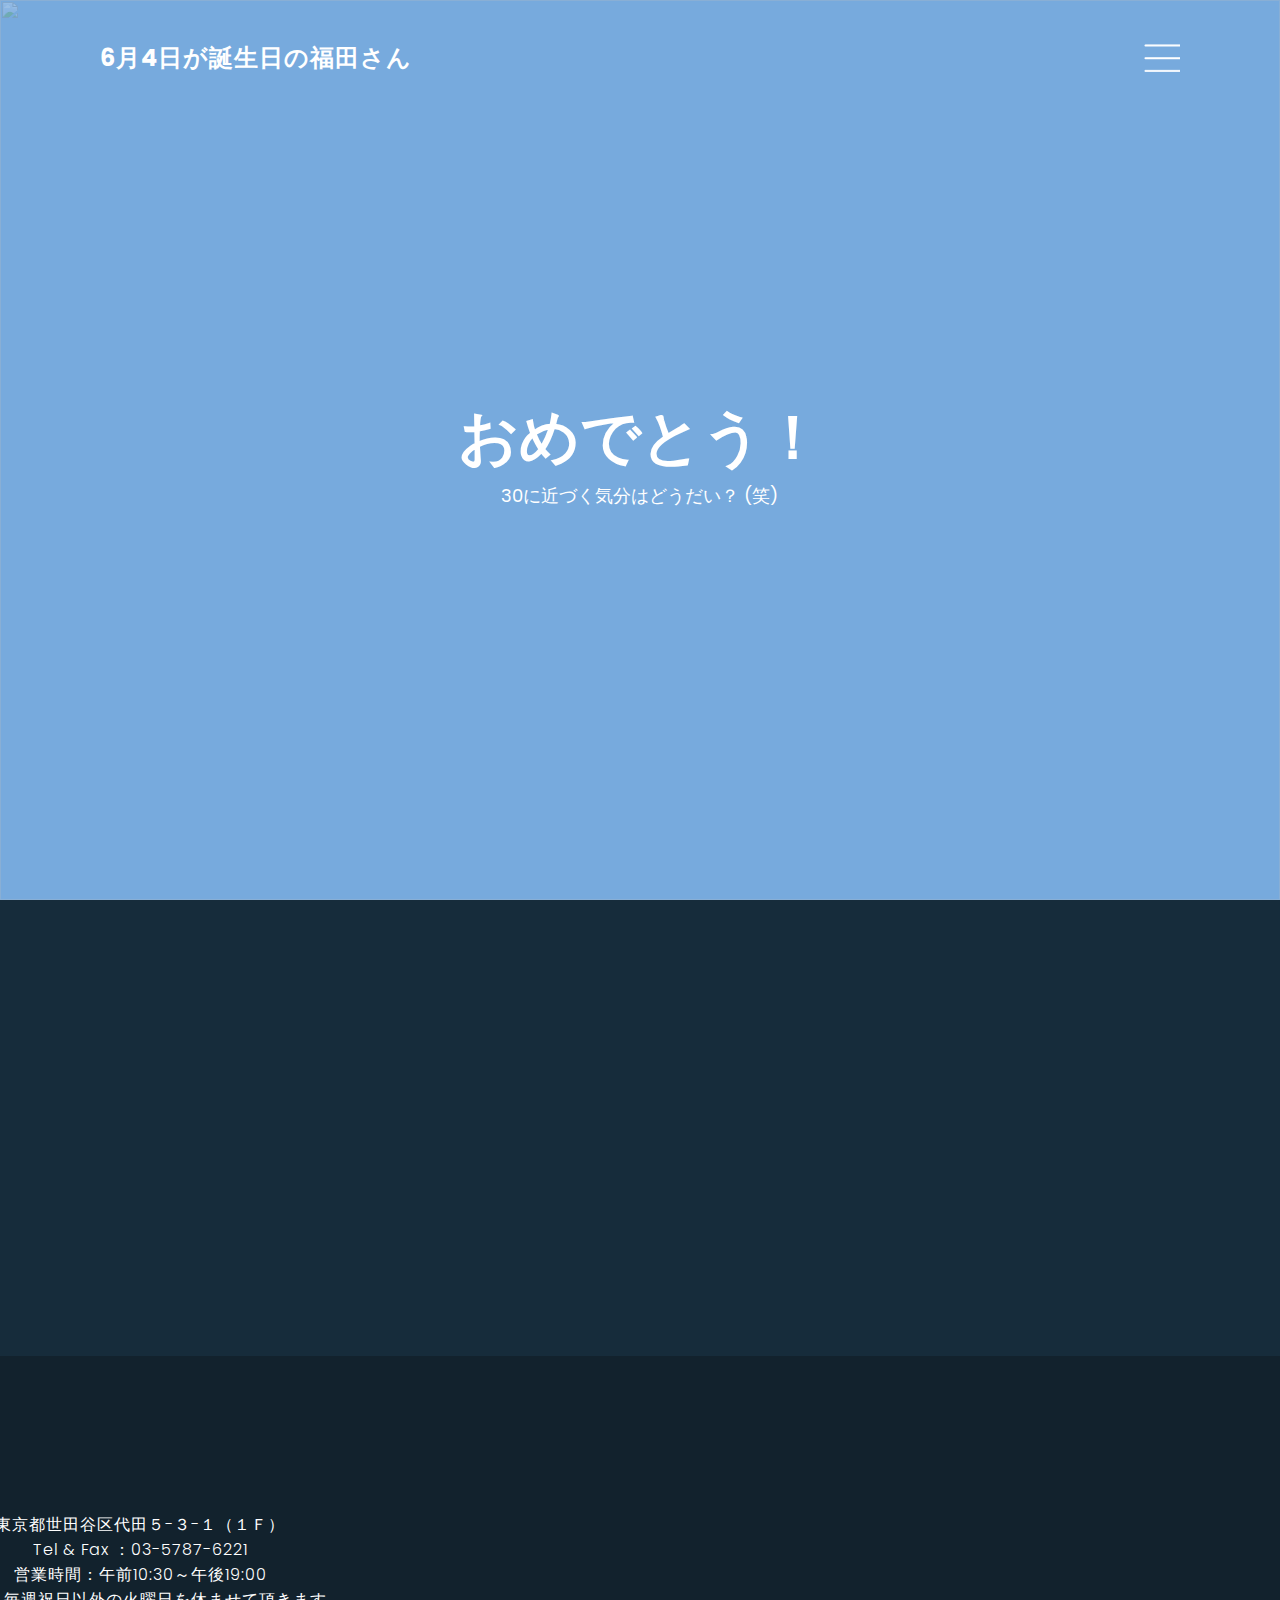
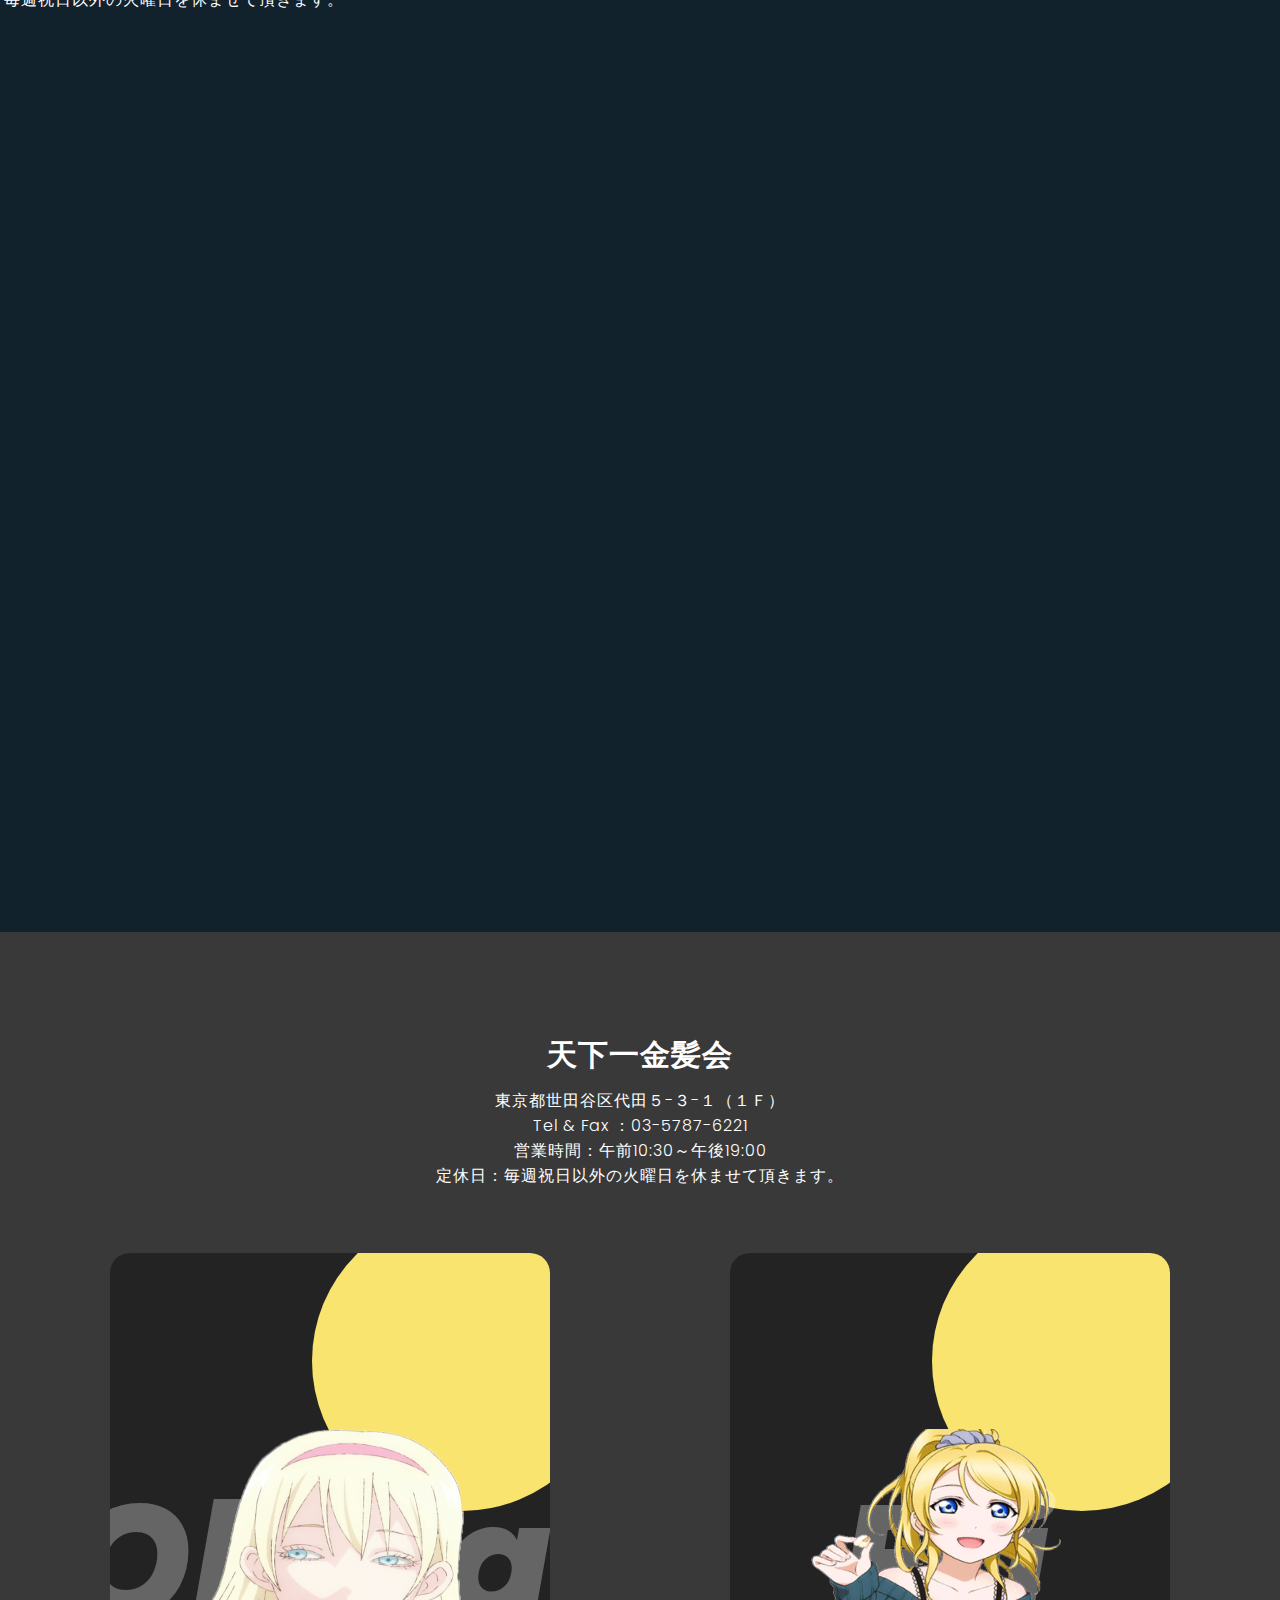
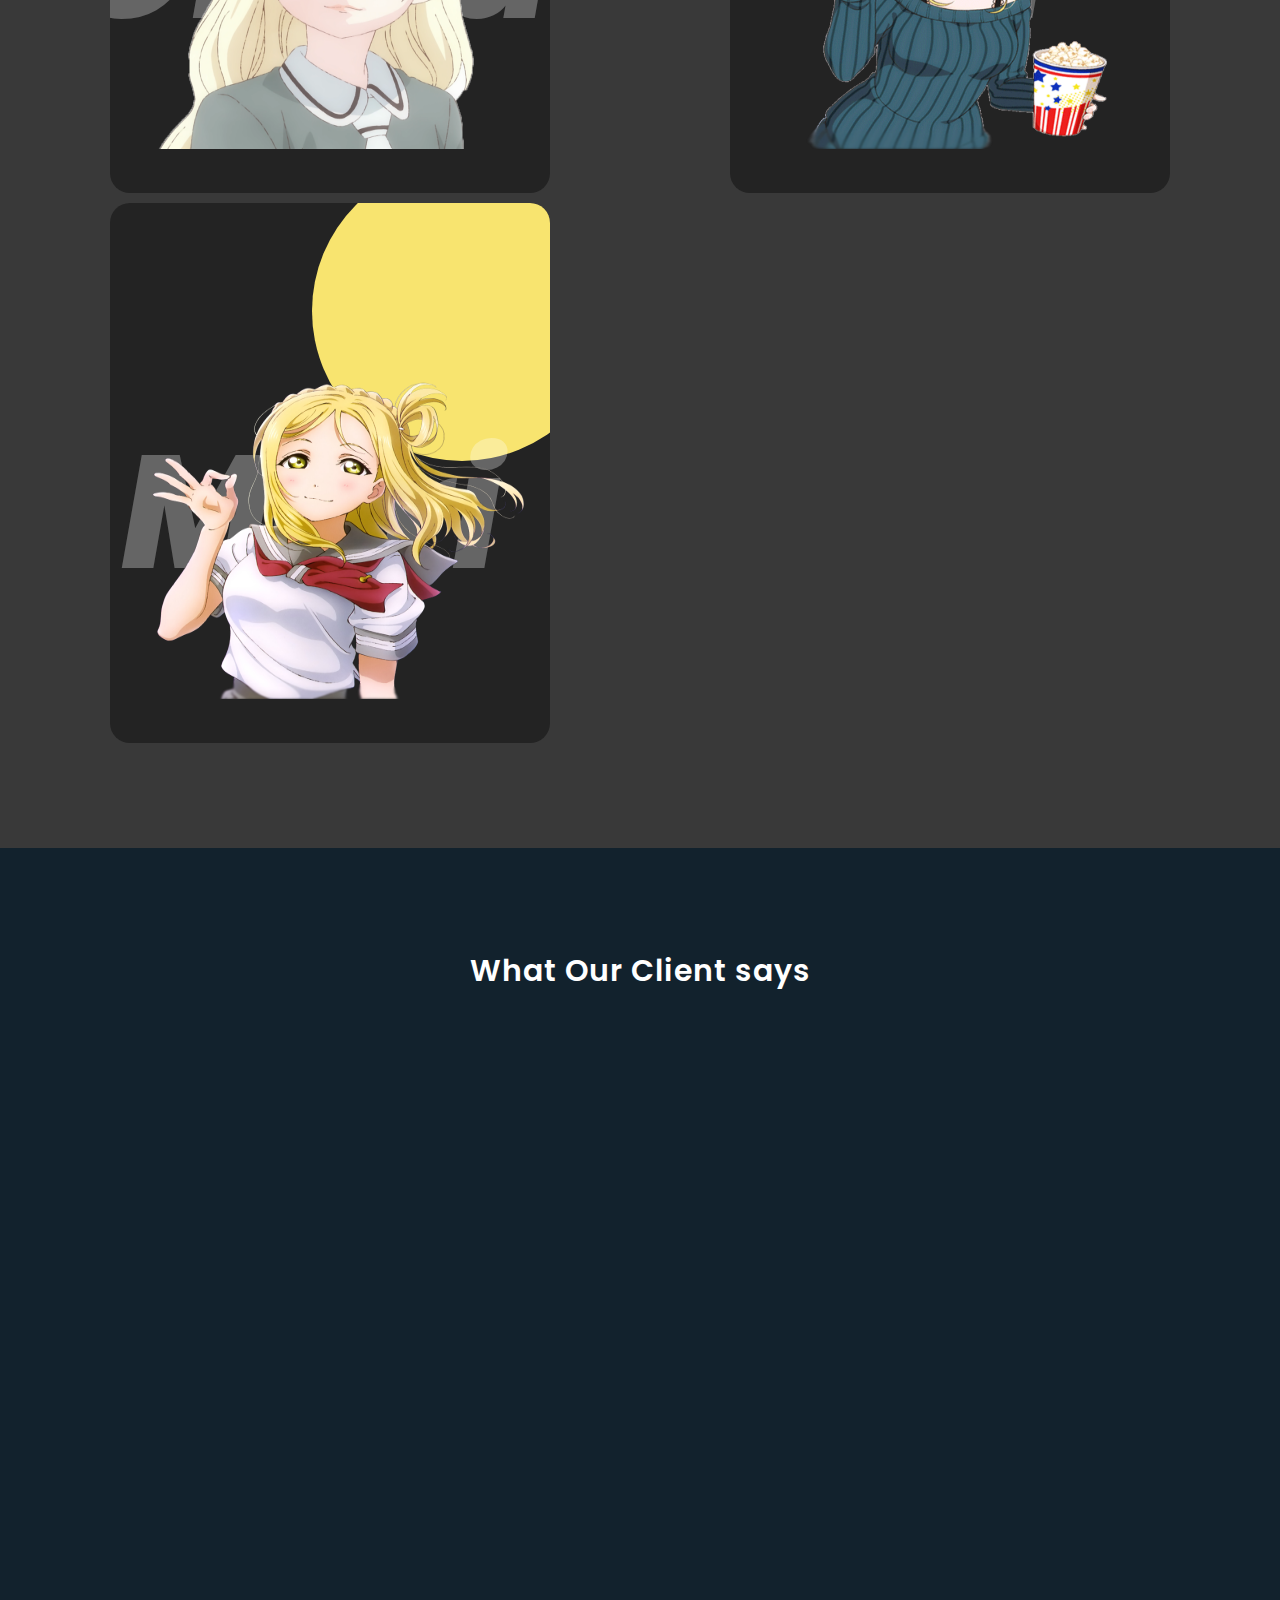
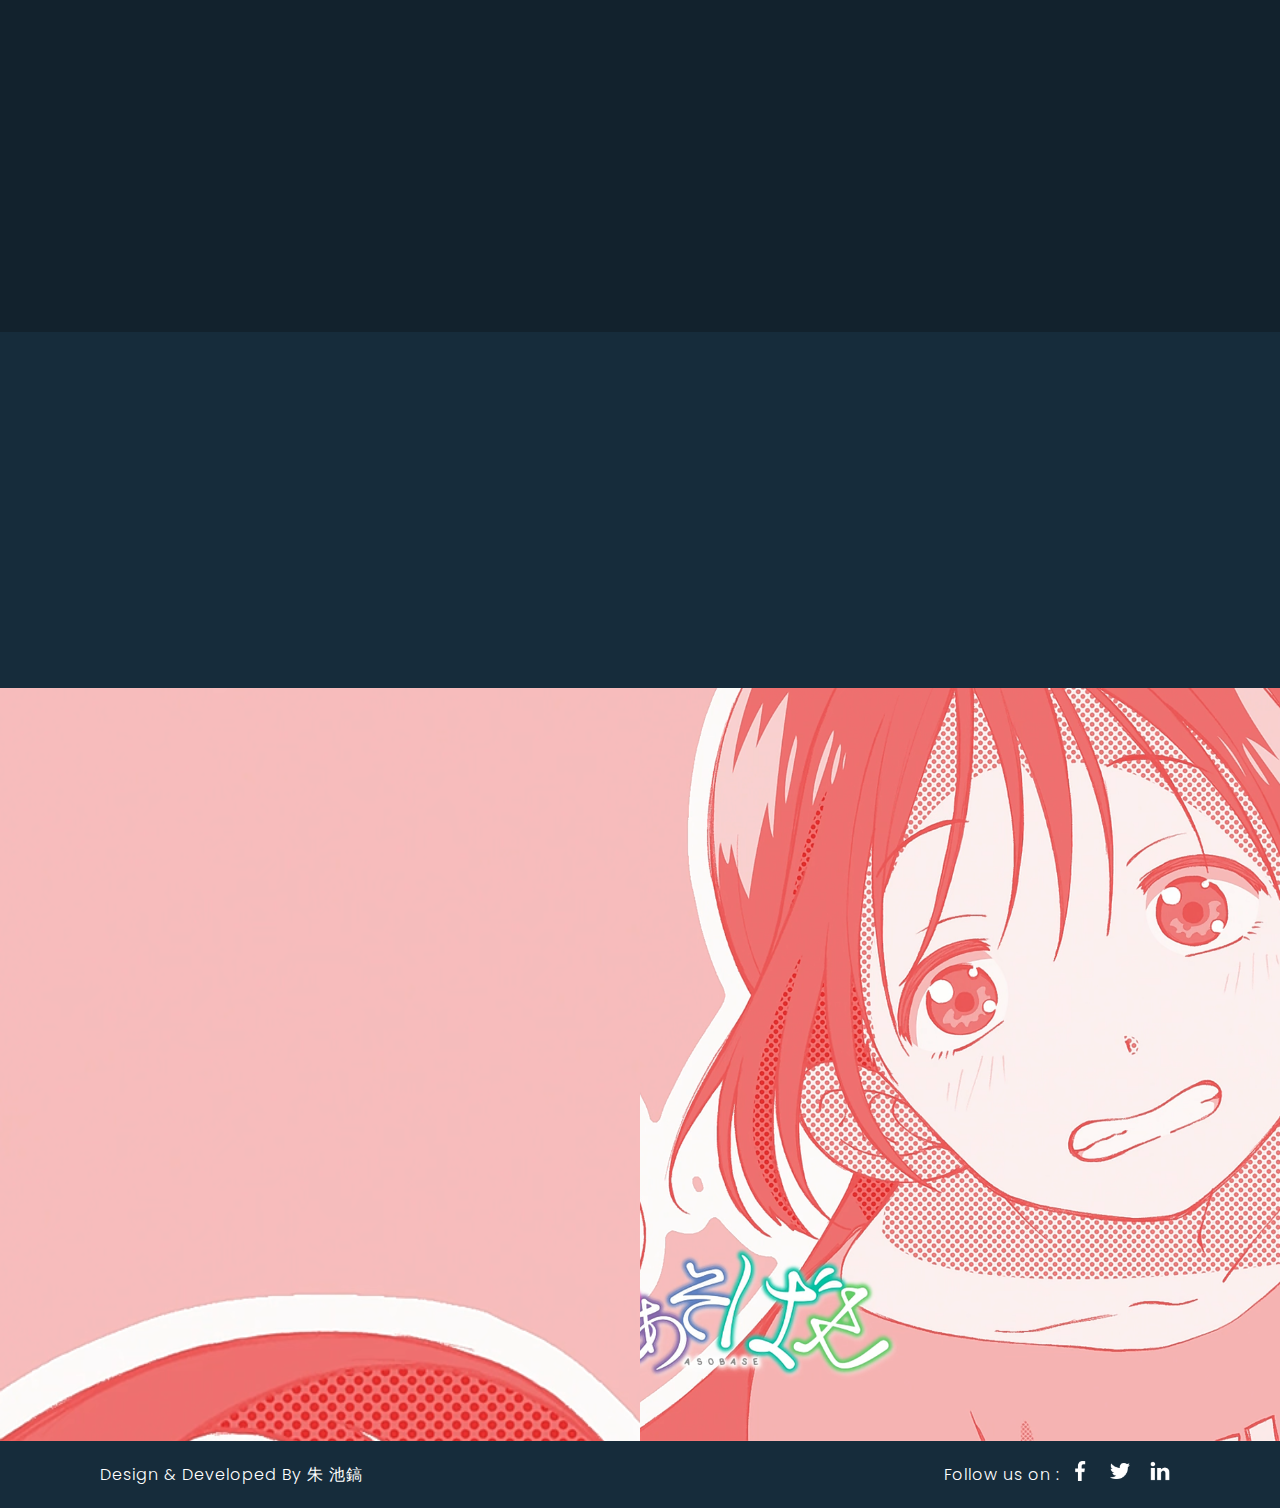
==== index.html @ 9fb74342 "sq12q" ====
<!DOCTYPE html>
<html>

<head>
    <meta name="viewport" content="width=device-width, initial-scale=1.0"> 
    <meta charset="utf-8">
    <title> Complete Responsive Website Design </title>
    <link rel="stylesheet" type="text/css" href="css/styleIndex.css">
</head>


<body>
    <div id="skrollr-body">
    <!-- Banner -->
    <div class="banner">
        <header>
            <a href="intro.html" class="logo"> 6月4日が<span>誕生日</span>の福田さん </a>
            <div class="toggle"> </div>
        </header>
        <img src="img/index_1.jpg">
        <div class="content" data-0-top="opacity:0;left:100px;" data-200-top="opacity:1;left:0px;">
            <h2> おめでとう！ </h2>
            <p> 
                30に近づく気分はどうだい？ (笑)
            </p>
        </div>
    </div>

    <!-- About -->
    <section class="about">
        <div class="contentBx">
            <h2 class="heading" data-center-center="opacity:1;left:0;" data-0-bottom="opacity:0;left:500px;"> ケーキの代わりに </h2>
            <p class="text" data-center-center="opacity:1;left:0;" data-0-bottom="opacity:0;left:-500px;">
                カスタード＆生クリーム（オールシーズン、420円）
                バニラビーンズ入りのカスタードクリームと新鮮な生クリームをベストミックス。
                国産オーガニック小麦独自の香ばしいシュー皮が美味しさを引き立てます。
                10℃以下で保存し、お買い上げいただきました日のうちにお召し上がりください。
                夏場において、遠方のお客様には、保冷バッグのご購入（実費）をお願いする場合がございます。
                あらかじめご了承ください。(笑)
            </p>
        </div>
        <div class="imgBx" data-center-center="opacity:1;left:0;" data-0-bottom="opacity:0;left:200px;"></div>
    </section>
    
    <!-- Services -->
    <section class="services">
        <h2 class="heading" data-center-center="opacity:1;left:0;" data-0-bottom="opacity:0;left:500px;"> 代田店 </h2>
        <p class="text" data-center-center="opacity:1;right:0;" data-0-bottom="opacity:1;right:500px;">
            東京都世田谷区代田５-３-１（１Ｆ）<br>
            Tel & Fax ：03-5787-6221 <br>
            営業時間：午前10:30～午後19:00 <br>
            定休日：毎週祝日以外の火曜日を休ませて頂きます。
        </p>
        <div class="container">
            <div class="serviceBx" data-center-center="opacity:1;left:0;" data-0-bottom="opacity:0;left:-400px;">
                <div> 
                    <img src="img/index_3.jpg">
                </div>
            </div>
            <div class="serviceBx" data-center-center="opacity:1;bottom:0;" data-0-bottom="opacity:0;bottom:-400px;">
                <div> 
                    <img src="img/index_4.jpg">
                </div>
            </div>
            <div class="serviceBx" data-center-center="opacity:1;right:0;" data-0-bottom="opacity:0;right:-400px;">
                <div> 
                    <img src="img/index_5.jpg">
                </div>
            </div>
        </div>
    </section>
    
    <!-- Technology 
    <section class="technology">
        <div class="contentBx" data-center-center="opacity:1;left:0;" data-0-bottom="opacity:0;left:-400px;">
            <h2 class="heading"> We Use cutting edge technology </h2>
            <p class="text">
                이 홈페이지를 만드는 데 어떤 기술이 필요할까. 여러가지가 있겠지만 우선 뼈대부터 만드는 것이
                우선이라고 생각한다. 여러 HTML이나 CSS를 다루는 유튜버의 영상을 보면 화려한 CSS효과들이 많은데
                예전처럼 각각의 기능을 따로 만드는 것 보다는 완성된 홈페이지 안에 추가하는 식으로 공부하는 것이
                더 좋을 것 같다. 그리고 컴퓨터에서도 스마트폰에서도 해상도가 깨지지않게 해야하므로 반응형으로
                만들 필요가 있다. 예전에 했을 때는 상당히 노가다성이 짙었는데(해상도 별로 지정을 따로 해야하므로)
                좀 더 편하게 만들 방법이 있는지는 차차 배우면서 알아보도록 하자.
            </p>
        </div>
        <div class="imgBx" data-center-center="opacity:1;right:0;" data-0-bottom="opacity:0;right:-400px;">
            <img src="img/tech.png">
        </div>
    </section>
    -->
    <!-- Client -->
    <!--
    <section class="client">
        <h2 class="heading" data-center-center="opacity:1;top:0;" data-0-bottom="opacity:0;top:-100px;"> 日本3代金髪 </h2>
        <p class="text" data-center-center="opacity:1;bottom:0;" data-0-bottom="opacity:0;bottom:-100px;">
            그래서 이 홈페이지를 누군가에게 보여주어야 하는 것인가. 그것은 퀄리티에 따라서 달라진다. 괜찮게 나온다면
            자랑 차원에서 보여줄 수도 있겠지만 그렇지 못하다면 그냥 나 혼자 볼 것이다. 프론트쪽 면접을 볼 기회가
            있을지는 잘 모르겠는데 그 때 딱 주소 불러주고 이거 보십시오 이러면 되는건가 잘 모르겠다. 그리고 직종이
            바뀌면 다시 신입으로 시작해야 하는 것인가. 연봉이 오를 일은 없겠군요. 그렇게 계속 연봉 300만 엔으로
            살아야 하는 불쌍맨이 되었다. 아이고난1 아이고난2.
        </p>
        <div class="imgBx">
            <img src="img/brand1.png" data-center-center="top:0;" data-0-bottom="top:100px;">
            <img src="img/brand2.png" data-center-center="top:0;" data-0-bottom="top:150px;">
            <img src="img/brand3.png" data-center-center="top:0;" data-0-bottom="top:200px;">
            <img src="img/brand4.png" data-center-center="top:0;" data-0-bottom="top:250px;">
        </div>
    </section>
    -->

    <section class="anime">
        <h2 class="heading"> 天下一金髪会 </h2>
        <p class="text">
            東京都世田谷区代田５-３-１（１Ｆ）<br>
            Tel & Fax ：03-5787-6221 <br>
            営業時間：午前10:30～午後19:00 <br>
            定休日：毎週祝日以外の火曜日を休ませて頂きます。
        </p>
        <div class="container">
            <div class="serviceBx">
               
                <div class="inner_container">
                    <div class="card cd1">
                        <div class="imgBx">
                            <img src="img/Untitled-3.png" alt="">
                        </div>
                        <div class="contentBx">
                            <h2>あそびあそばせ</h2>
                            <div class="size">
                                <h3>2018</h3>
                                <span onclick="javascriot:location.href='https://dic.pixiv.net/a/%E3%82%AA%E3%83%AA%E3%83%B4%E3%82%A3%E3%82%A2%28%E3%81%82%E3%81%9D%E3%81%B3%E3%81%82%E3%81%9D%E3%81%B0%E3%81%9B%29'"
                                style="cursor:hand;" onfocus="blur();"> Olivia </span>
                            </div>
                            <!--
                            <div class="color">
                                <h3>color</h3>
                                <span></span>
                                <span></span>
                                <span></span>
                            </div>
                            -->
                            <a href="https://www.keishicho.metro.tokyo.jp/smph/about_mpd/shokai/ichiran/kankatsu/shibuya/index.html"> Select This Character </a>
                        </div>
                    </div>
                </div>
            
            </div>

            <div class="serviceBx">
              
                <div class="inner_container">
                    <div class="card cd2">
                        <div class="imgBx">
                            <img src="img/Untitled-4.png" alt="">
                        </div>
                        <div class="contentBx">
                            <h2> ラブライブ！ </h2>
                            <div class="size">
                                <h3>2013</h3>
                                <span onclick="javascriot:location.href='https://dic.pixiv.net/a/%E7%B5%A2%E7%80%AC%E7%B5%B5%E9%87%8C'"
                                style="cursor:hand;" onfocus="blur();"> Ayase Eri </span>
                            </div>
                            <!--
                            <div class="color">
                                <h3>color</h3>
                                <span></span>
                                <span></span>
                                <span></span>
                            </div>
                            -->
                            <a href="https://www.keishicho.metro.tokyo.jp/smph/about_mpd/shokai/ichiran/kankatsu/manseibashi/index.html"> Select This Character </a>
                        </div>
                    </div>
                </div>

            </div>
            <div class="serviceBx">

                <div class="inner_container">
                    <div class="card cd3">
                        <div class="imgBx">
                            <img src="img/Untitled-5.png" alt="">
                        </div>
                        <div class="contentBx">
                            <h2> ラブライブ！サンシャイン!! </h2>
                            <div class="size">
                                <h3>2016</h3>
                                <span onclick="javascriot:location.href='https://dic.pixiv.net/a/%E5%B0%8F%E5%8E%9F%E9%9E%A0%E8%8E%89'"
                                style="cursor:hand;" onfocus="blur();"> Ohara Mari </span>
                            </div>
                            <!--
                            <div class="color">
                                <h3>color</h3>
                                <span></span>
                                <span></span>
                                <span></span>
                            </div>
                            -->
                            <a href="http://www.police.pref.shizuoka.jp/keisatusho/numazu/numazu.htm"> Select This Character </a>
                        </div>
                    </div>
                </div>

            </div>

            
        </div>
    </section>

    <!-- Testimonials -->
    <section class="testimonials">
        <h2 class="heading"> What Our Client says </h2>
        <div class="container">
            <div class="contentBx" data-center-center="opacity:1;left:0;" data-0-bottom="opacity:0;left:-400px;">
                <div>
                    <p>
                        분명 아침에 밥먹고 점심에 가볍게 먹는다고 생각하고 있는데 속이 영 좋지가 않다. 5월 달의
                        식습관은 완전히 망했다. 얼마 남지는 않았지만 지금부터라도 조심할 필요가 있다. 당장 관리를
                        시작하고 있기는 하니 6월 중반 이후에 정상궤도로 들어가지 않을까 싶기는 한데 곧 장마철이
                        다가오므로 그 또한 어찌될지 잘 모르겠다. 헬스장을 가기는 해야하는데 코로나 때문에 가기가
                        그렇다. 그렇다고 아령을 사서 방에서 운동을 할 수도 없는 노릇이다. 이사 갈 때 마다 싸들고
                        다녀야 하는 데다가 나중에 이걸 어떻게 처분해야 할 지 감도 안 잡힌다.
                    </p><br>
                    <h3> Someone Famous </h3>
                </div>
            </div>

            <div class="contentBx" data-center-center="opacity:1;right:0;" data-0-bottom="opacity:0;right:-400px;">
                <div>
                    <p>
                        분명 아침에 밥먹고 점심에 가볍게 먹는다고 생각하고 있는데 속이 영 좋지가 않다. 5월 달의
                        식습관은 완전히 망했다. 얼마 남지는 않았지만 지금부터라도 조심할 필요가 있다. 당장 관리를
                        시작하고 있기는 하니 6월 중반 이후에 정상궤도로 들어가지 않을까 싶기는 한데 곧 장마철이
                        다가오므로 그 또한 어찌될지 잘 모르겠다. 헬스장을 가기는 해야하는데 코로나 때문에 가기가
                        그렇다. 그렇다고 아령을 사서 방에서 운동을 할 수도 없는 노릇이다. 이사 갈 때 마다 싸들고
                        다녀야 하는 데다가 나중에 이걸 어떻게 처분해야 할 지 감도 안 잡힌다.
                    </p><br>
                    <h3> Someone Famous </h3>
                </div>
            </div>
        </div>

    </section>

    <!-- Contant -->
    <section class="contact">
        <div data-center-center="opacity:1;left:0;" data-0-bottom="opacity:0;left:-400px;">
            <h2 class="heading"> Contact us </h2>
            <p class="text">
                분명 아침에 밥먹고 점심에 가볍게 먹는다고 생각하고 있는데 속이 영 좋지가 않다. 5월 달의
                식습관은 완전히 망했다. 얼마 남지는 않았지만 지금부터라도 조심할 필요가 있다. 당장 관리를
                시작하고 있기는 하니 6월 중반 이후에 정상궤도로 들어가지 않을까 싶기는 한데 곧 장마철이
                다가오므로 그 또한 어찌될지 잘 모르겠다. 헬스장을 가기는 해야하는데 코로나 때문에 가기가
                그렇다. 그렇다고 아령을 사서 방에서 운동을 할 수도 없는 노릇이다. 이사 갈 때 마다 싸들고
                다녀야 하는 데다가 나중에 이걸 어떻게 처분해야 할 지 감도 안 잡힌다.
            </p>
        </div>
    </section>

    <section class="about">
        <div class="contentBx redbg">
            <div class="form" data-center-center="opacity:1;left:0;" data-0-bottom="opacity:0;left:-400px;">
                <div class="inputBx">
                    <input type="text" name="" placeholder="Full Name">
                </div>
                <div class="inputBx">
                    <input type="text" name="" placeholder="Email Address">
                </div>
                <div class="inputBx">
                    <input type="text" name="" placeholder="Mobile No.">
                </div>
                <div class="inputBx">
                    <textarea placeholder="Write your message here"></textarea>
                </div>
                <div class="inputBx">
                    <input type="submit" name="" value="Send">
                </div>
            </div>
        </div>
        <div class="imgBx2"></div>
    </section>

    <!-- Footer -->
    <section class="footer">
        <p class="text"> Design & Developed By 朱 池鎬</p>
        <ul>
            <p class="text"> Follow us on : </p>
            <li> <a href="#"> <img src="img/facebook.png"> </a> </li>
            <li> <a href="#"> <img src="img/twitter.png"> </a> </li>
            <li> <a href="#"> <img src="img/linkedin.png"> </a> </li>
        </ul>
    </section>
    </div>
    
  
    <script src="img/skrollr.js"> </script>
    
    <script type="text/javascript">
        var s = skrollr.init({
        smoothScrolling: false
        });
    </script>

</body>

</html>
---- css/styleIndex.css ----
@import url('https://fonts.googleapis.com/css?family=Poppins:400,500,600,700,900');

*
{
  margin: 0;
  padding: 0;
  box-sizing: border-box;
  position: relative;
  font-family: 'Poppins', sans-serif;
}


.banner
{
  position: relative;
  width: 100%;
  height: 100vh;
  background: #7ad;
  display: flex;
  justify-content: center;
  align-items: center;
}

.banner img
{
  position: absolute;
  top: 0;
  left: 0;
  width: 100%;
  height: 100%;
  object-fit: cover;
  opacity: 0.25;
}

.banner .content
{
  position: relative;
  max-width: 750px;
  text-align: center;
}

.banner .content h2
{
  color: #fff;
  font-size: 60px;
}

.banner .content p
{
  color: #fff;
  font-size: 18px;
}

.banner header
{
  position: absolute;
  top: 0;
  left: 0;
  width: 100%;
  padding: 40px 100px;
  display: flex;
  justify-content: space-between;
  align-items: center;
  z-index: 10000;
}

.banner header .logo
{
  color: #fff;
  text-decoration: none;
  font-size: 24px;
  text-transform: uppercase;
  font-weight: 700;
  letter-spacing: 1px;
}

.banner header .toggle
{
  position: relative;
  width: 36px;
  height: 28px;
  background: url(../img/toggle.png);
  background-size: cover;
  cursor: pointer; 
}

.about
{
  position: relative;
  width: 100%;
  display: flex;
  background: #162c3b;
}

.about .contentBx
{
  background: #162c3b;
  padding: 100px;
  width: 50%;
}

.heading
{
  color: #fff;
  font-size: 30px;
  font-weight: 600;
  letter-spacing: 1px;
  margin-bottom: 10px;
}

.text
{
  color: #fff;
  font-size: 16px;
  font-weight: 300;
  letter-spacing: 1px;
}

.about .imgBx
{
  background: url(../img/index_2.jpg);
  width: 50%;
  background-size: cover;
  background-position: center;
}

.services
{
  background: #12222d;
  padding: 100px;
  text-align: center;
}

.services .container
{
  width: 100%;
  display: flex;
  justify-content: space-between;
  align-items: center;
  flex-wrap: wrap;
  margin-top: 60px;
}

.services .container .serviceBx
{
  position: relative;
  width: 460px;
  height: 380px;
  display: flex;
  justify-content: center;
  align-items: center;
  z-index: 1;
}

.services .container .serviceBx img
{
  width: 460px;
  height: 380px;
}

.services .container .serviceBx h2
{
  font-weight: 500;
  font-size: 20px;
  letter-spacing: 1px;
}

.technology
{
  background: #3f8ffc;
  width: 100%;
  padding: 100px;
  padding-top: 300px;
  margin-top: -300px;
  display: flex;
  justify-content: space-between;
  align-items: center;
}

.technology .contentBx
{
  max-width: 800px;
}

.technology .imgBx
{
  max-width: 250px;
}

.technology .imgBx img
{
  max-width: 100%;
}

.client
{
  background: #162c3b;
  padding: 100px;
  text-align: center;
}

.client .imgBx
{
  display: flex;
  justify-content: space-between;
  align-items: center;
  flex-wrap: wrap;
  margin-top: 40px;
}

.client .imgBx img
{
  max-width: 200px;
  margin: 20px;
  opacity: 0.25;
  cursor: pointer;
}

.client .imgBx img:hover
{
  opacity: 1;
}

.testimonials
{
  position: relative;
  padding: 100px;
  background: #12222d;
  text-align: center;
}

.testimonials .container
{
  display: flex;
  justify-content: space-between;
  align-items: center;
  margin-top: 40px;
  flex-wrap: wrap;
}

.testimonials .container .contentBx
{
  background: #fff;
  padding: 60px 50px;
  width: 550px;
  display: flex;
  justify-items: center;
  align-items: center;
  text-align: left;
}

.testimonials .container .contentBx p
{
  font-style: italic;
}

.testimonials .container .contentBx h3
{
  width: 100%;
  text-align: end;
  font-weight: 500;
  color: #3f8ffc;
}

.contact
{
  padding: 100px;
  background: #162c3b;
  text-align: center;
}

.imgBx2
{
  background: url(../img/hanako1.png);
  background-size: cover;
  background-position: center;
  width: 50%;
}

.redbg
{
  background: url(../img/hanako1.png) !important;
  background-size: cover;
  background-position: center;
}

.form .inputBx
{
  margin-bottom: 40px;
}

.form .inputBx input
{
  width: 100%;
  background: transparent;
  box-shadow: none;
  border: none;
  outline: none;
  padding: 10px 0;
  font-size: 18px;
  font-weight: 300;
  color: #fff;
  border-bottom: 2px solid #fff;
}

.form .inputBx input::placeholder
{
  color: #fff;
}

.form .inputBx textarea
{
  width: 100%;
  background: transparent;
  box-shadow: none;
  border: none;
  outline: none;
  padding: 10px 0;
  font-size: 18px;
  font-weight: 300;
  color: #fff;
  min-height: 150px;
  border-bottom: 2px solid #fff;
}

.form .inputBx textarea::placeholder
{
  color: #fff;
}

.form .inputBx input[type="submit"]
{
  width: 150px;
  background: #fff;
  color: #111;
  cursor: pointer;
  font-weight: 400px;
}

.footer
{
  background: #162c3b;
  padding: 20px 100px;
  display: flex;
  justify-content: space-between;
  align-items: center;
}

.footer ul
{
  display: flex;
  justify-content: center;
  align-items: center;
}

.footer ul li
{
  list-style: none;
}

.footer ul li a
{
  text-decoration: none;
  display: inline-block;
  margin: 0 10px;
}

.footer ul li a img
{
  filter: invert(1);
  max-width: 20px;
}

@media(max-width: 991px)
{
  .banner
  {
    padding: 50px;
  }
  
  .banner header
  {
    padding: 20px 50px;
  }

  .banner .content h2
  {
    font-size: 36px;
  }

  .banner .content p
  {
    font-size: 16px;
  }

  .about
  {
    flex-direction: column;
  }

  .about .contentBx,
  .about .imgBx
  {
    width: 100%;
    padding: 50px;
    min-height: 400px;
    text-align: center;
  }

  .services
  {
    padding: 50px;
  }

  .services .container
  {
    justify-content: center;
    margin-top: 20px;
  }
  .services .container .serviceBx
  {
    margin: 20px;
    width: 300px;
    height: 350px;
  }

  .technology
  {
    padding: 50px;
    padding-top: 300px;
    justify-content: center;
    flex-direction: column;
  }

  .technology .imgBx
  {
    margin-top: 40px;
    max-width: 250px;
  }

  .client
  {
    padding: 50px;
  }

  .client .imgBx
  {
    justify-content: center;
  }

  .testimonials
  {
    padding: 50px;
  }

  .testimonials .contentBx
  {
    padding: 60px 40px;
    max-width: 550px;
    margin-bottom: 40px;
  }

  .testimonials .contentBx:last-child
  {
    margin-bottom: 0px;
  }

  .contact
  {
    padding: 50px;
  }

  .footer
  {
    padding: 20px 50px;
    flex-direction: column-reverse;
    text-align: center;
  }
  
  .footer ul
  {
    margin-bottom: 20px;
  }

}



/* split 3 png files */
.anime
{
  margin: 0;
  padding: 0;
  background: #393939;
  padding: 100px;
  text-align: center;
}

.anime .container
{
  width: 100%;
  display: flex;
  justify-content: space-between;
  align-items: center;
  flex-wrap: wrap;
  margin-top: 60px;
}

.anime .container .serviceBx
{
  position: relative;
  width: 460px;
  height: 550px;
  display: flex;
  justify-content: center;
  align-items: center;
  z-index: 1;
  /*background: #fff;*/
}


.anime .container .serviceBx img
{
  width: 400px;
  height: 320px;
}


@media(max-width: 991px)
{
  .anime
  {
    padding: 50px;
  }
  
  .anime .container
  {
    justify-content: center;
    margin-top: 20px;
  }
  .anime .container .serviceBx
  {
    margin: 20px;
    width: 460px;
    height: 550px;
  }
}

.inner_container
{
  position: relative;
}

.inner_container .card
{
  position: relative;
  width: 440px;
  height: 540px;
  background: #232323;
  border-radius: 20px;
  overflow: hidden;
}

.inner_container .card:before
{
  content: '';
  position: absolute;
  top: 0;
  left: 0;
  width: 100%;
  height: 100%;
  background: #f8e46f;
  clip-path: circle(150px at 80% 20%);
  transition: 0.5s ease-in-out;
}

.inner_container .card:hover:before
{
  clip-path: circle(300px at 80% -20%);
}

.inner_container .card:after
{
  position: absolute;
  top: 35%;
  font-size: 10em;
  font-weight: 800;
  font-style: italic;
  color: rgba(255, 255, 255, 0.3);
}

.inner_container .cd1:after
{
  left: -10%;
  content: 'Olivia';
}

.inner_container .cd2:after
{
  left: 25%;
  content: 'Eri';
}

.inner_container .cd3:after
{
  left: 2.5%;
  content: 'Mari';
}

.inner_container .card .imgBx
{
  position: absolute;
  top: 50%;
  transform: translateY(-50%);
  z-index: 10000;
  width: 100%;
  height: 220px;
  transition: 0.5s;
}

.inner_container .card:hover .imgBx
{
  top: 0%;
  transform: translateY(0%);
}

.inner_container .card .imgBx img
{
  position: absolute;
  top: 80%;
  left: 50%;
  transform: translate(-50%, -50%);
}

.inner_container .card .contentBx
{
  position: absolute;
  bottom: 0;
  width: 100%;
  height: 100px;
  text-align: center;
  transition: 1s;
  z-index: 10;
  opacity: 0;
}

.inner_container .card:hover .contentBx
{
  height: 160px;
  opacity: 1;
  transition: 0.5s;
}

.inner_container .card .contentBx h2
{
  position: relative;
  font-size: 26px;
  font-weight: 500;
  letter-spacing: 1px;
  color: #fff;
}

.inner_container .card .contentBx .size,
.inner_container .card .contentBx .color
{
  display: flex;
  justify-content: center;
  align-items: center;
  padding: 8px 20px;
  transition: 0.5s;
}

.inner_container .card:hover .contentBx .size
{
  opacity: 1;
  visibility: visible;
  transition-delay: 0.5s;
}

.inner_container .card:hover .contentBx .color
{
  opacity: 1;
  visibility: visible;
  transition-delay: 0.6s;
}


.inner_container .card .contentBx .size h3,
.inner_container .card .contentBx .color h3
{
  color: #fff;
  font-weight: 300;
  font-size: 22px;
  text-transform: uppercase;
  letter-spacing: 2px;
  margin-right: 10px;
}

.inner_container .card .contentBx .size span
{
  width: 150px;
  height: 27px;
  text-align: center;
  line-height: 26px;
  font-size: 22px;
  font-weight: 300;
  display: inline-block;
  background: #fff;
  margin: 0 5px;
  transition: 0.5s;
  color: #111;
  border-radius: 4px;
  cursor: pointer;
}

.inner_container .card .contentBx .size span:hover
{
  background: #f8e46f;
}

.inner_container .card .contentBx .color span
{
  width: 20px;
  height: 20px;
  background: #ff0;
  border-radius: 50%;
  margin: 0 5px;
  cursor: pointer;
}

.inner_container .card .contentBx .color span:nth-child(2)
{
  background: #9bdc28;
}

.inner_container .card .contentBx .color span:nth-child(3)
{
  background: #03a9f4;
}

.inner_container .card .contentBx .color span:nth-child(4)
{
  background: #e91e63;
}

.inner_container .card .contentBx a
{
  display: inline-block;
  padding: 10px 20px;
  background: #fff;
  border-radius: 4px;
  margin-top: 10px;
  text-decoration: none;
  font-size: 18px;
  font-weight: 500;
  color: #111;
  opacity: 0;
  transform: translateY(50px);
  transition: 0.5s;
}

.inner_container .card:hover .contentBx a
{
  opacity: 1;
  transform: translateY(0px);
  transition-delay: 0.75s;

}
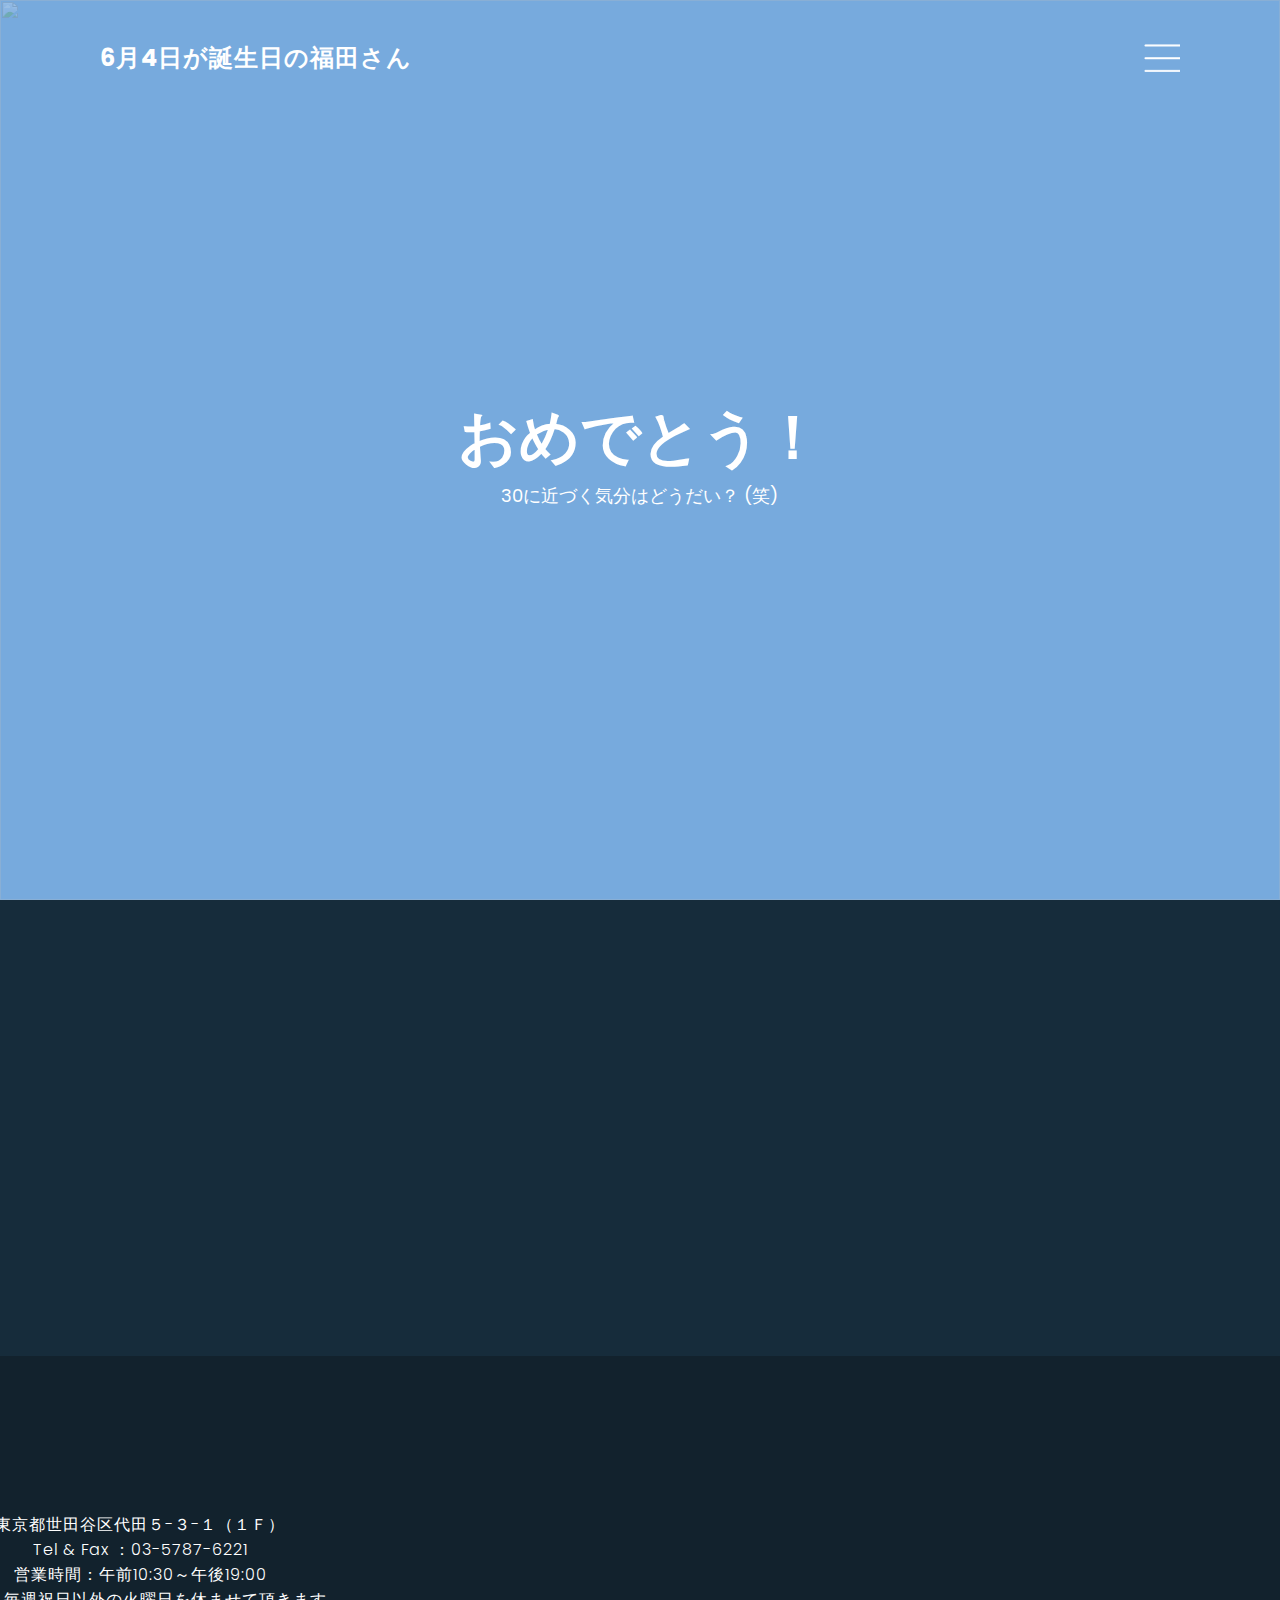
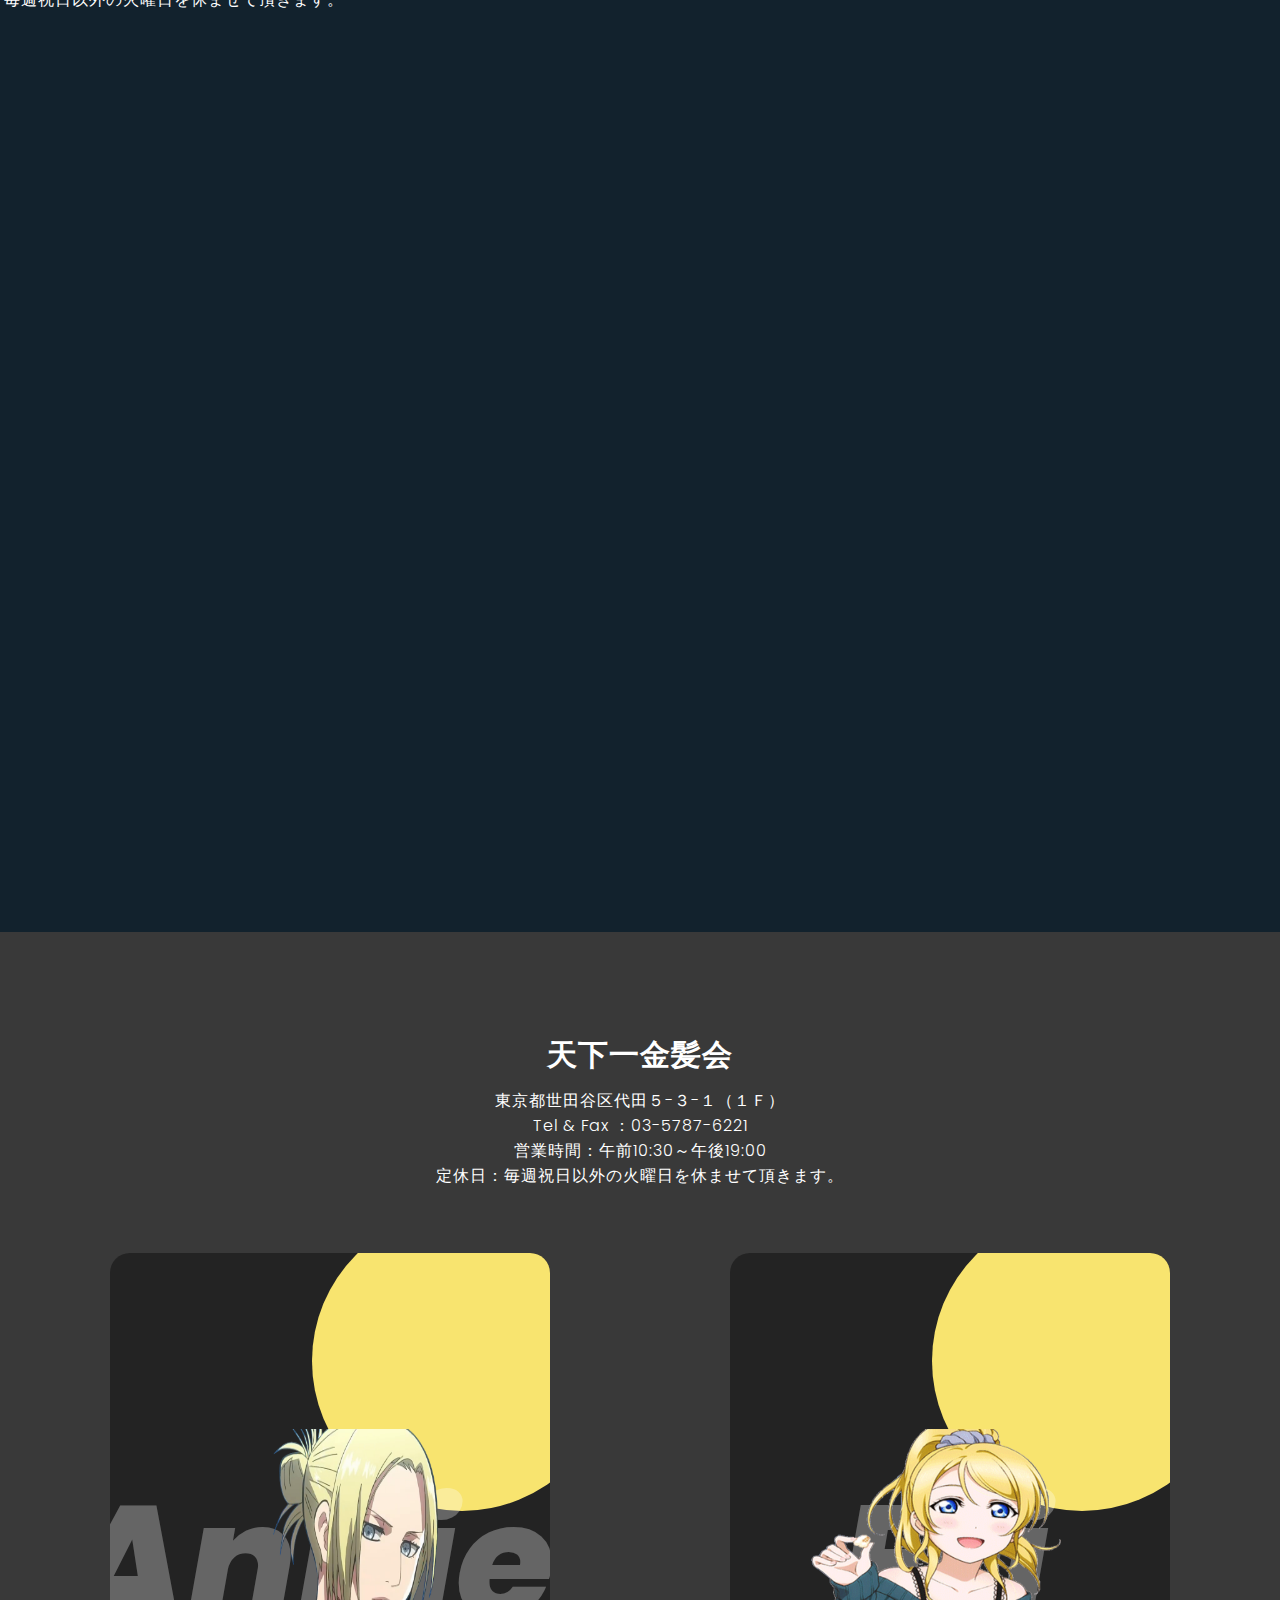
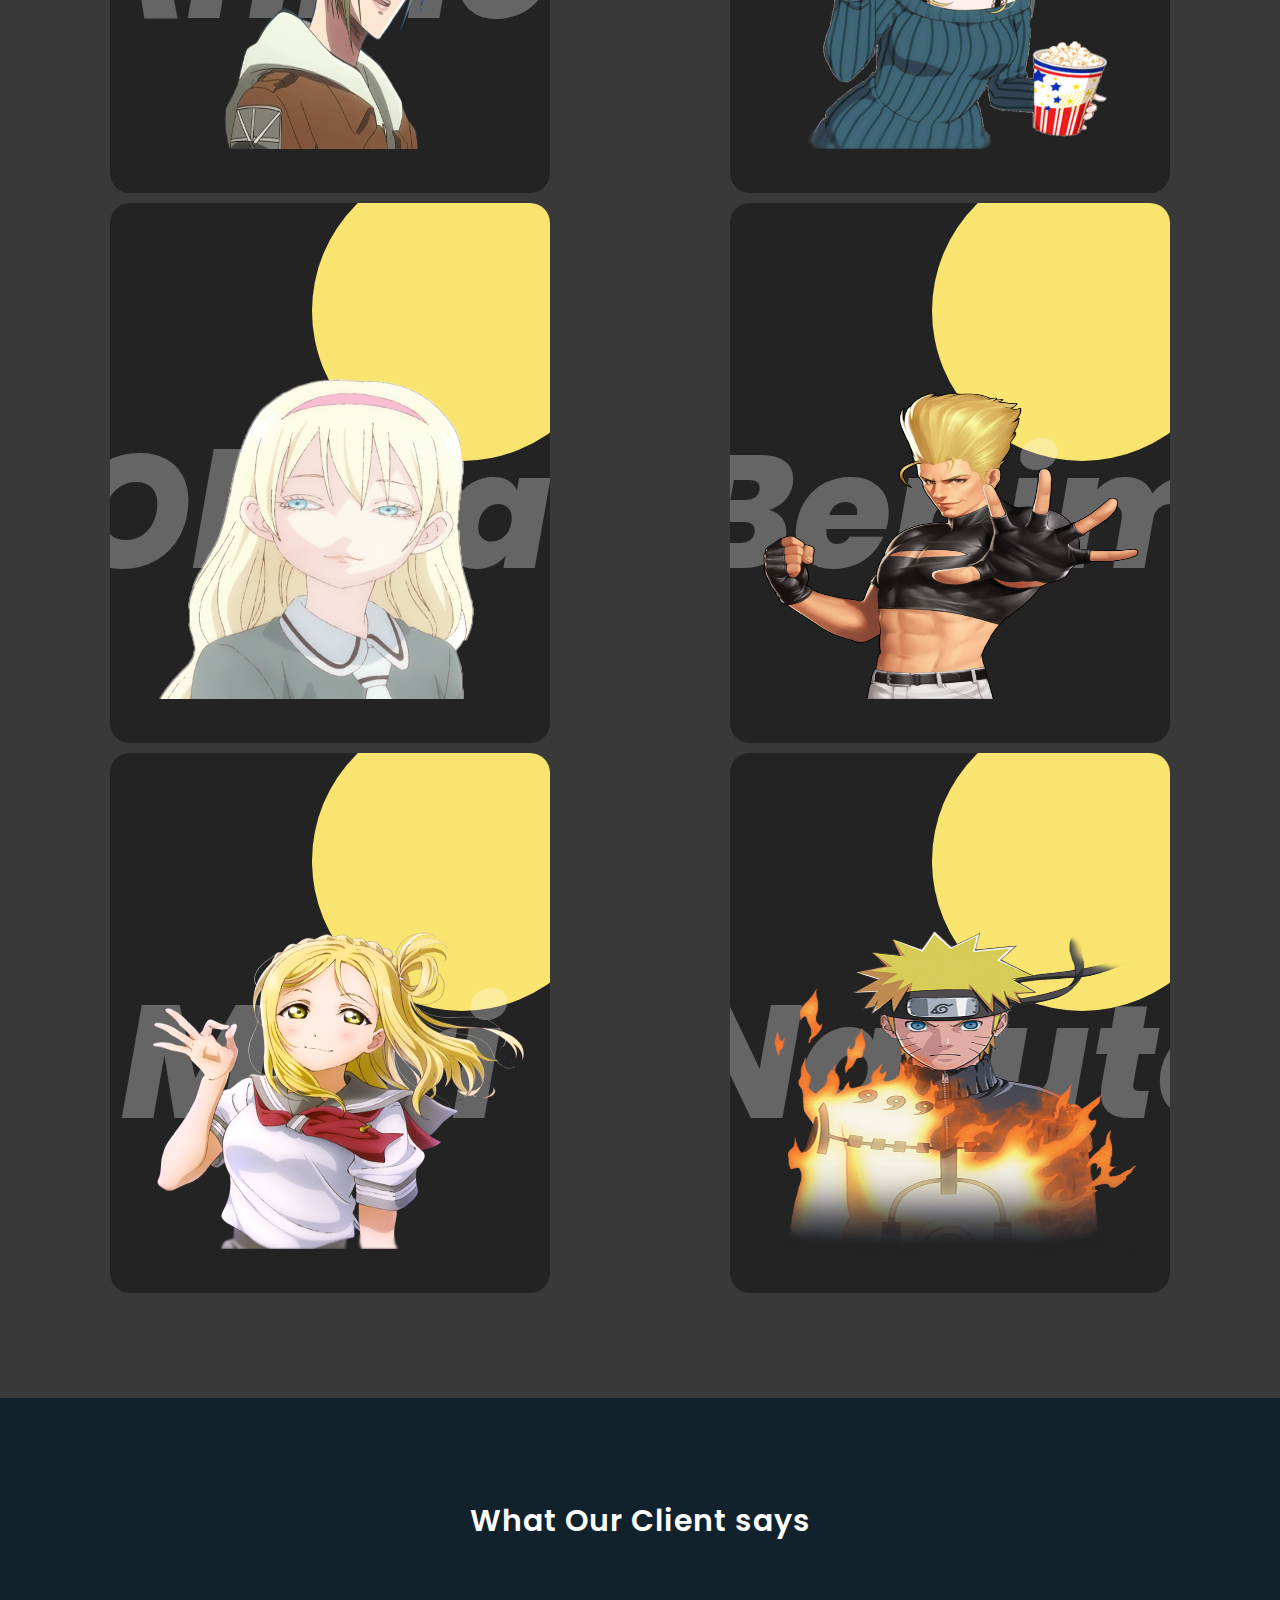
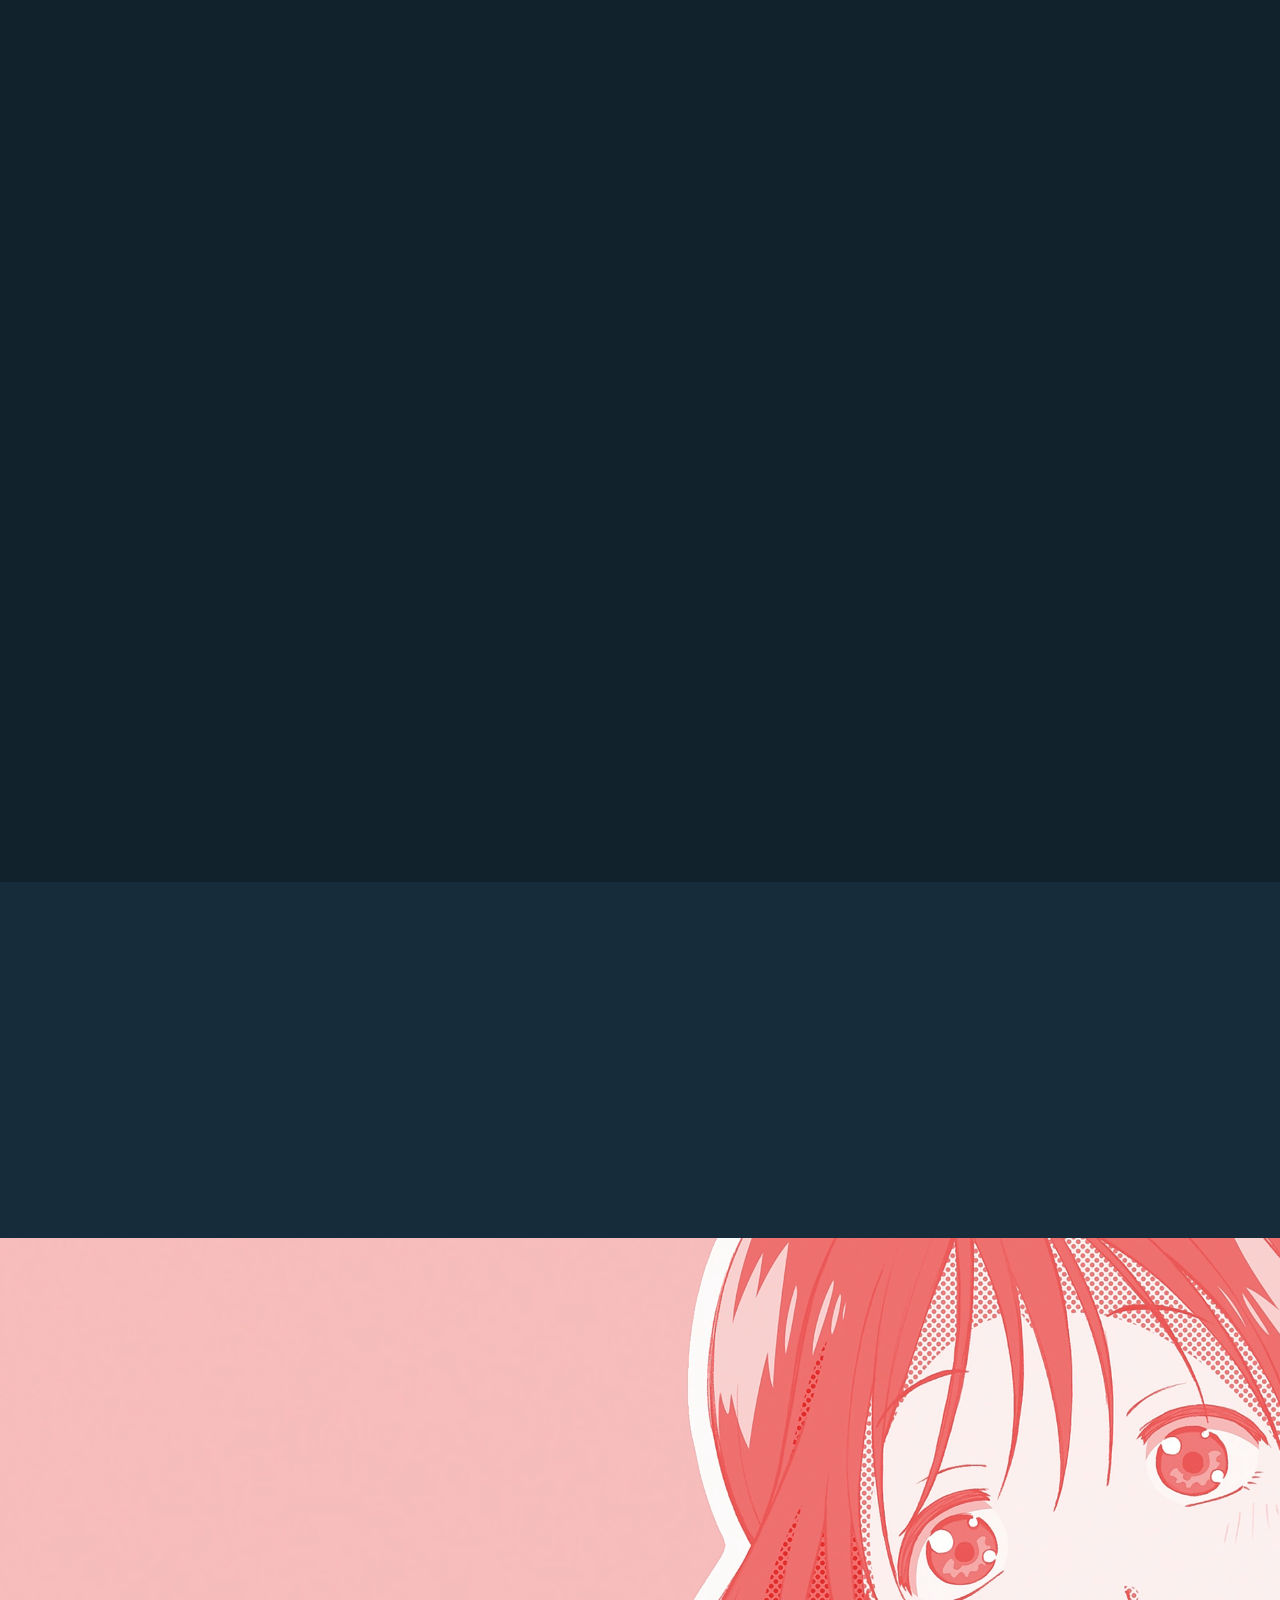
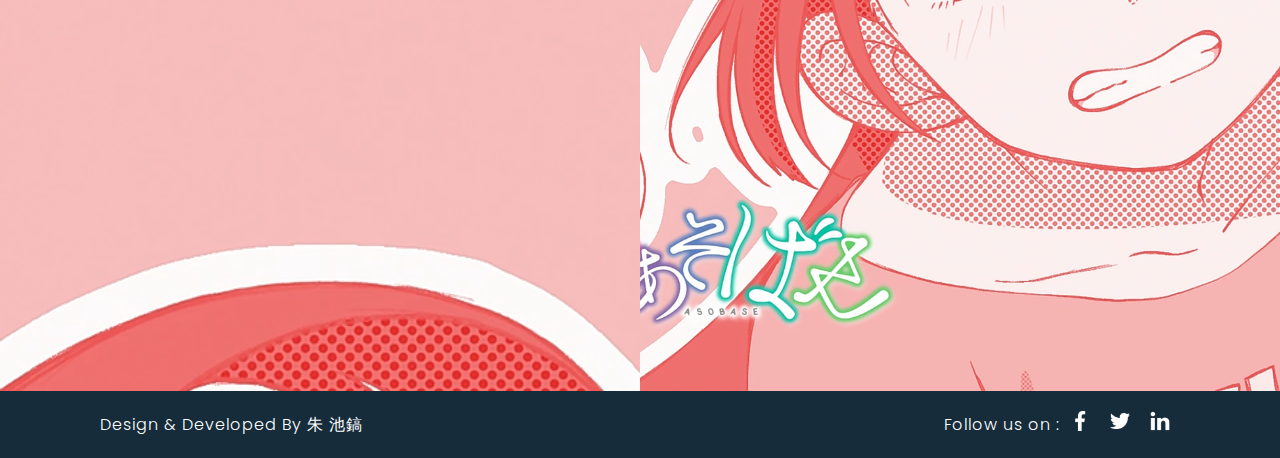
==== commit ebb34775: "cha6" ====
--- a/index.html
+++ b/index.html
@@ -116,20 +116,21 @@
             営業時間：午前10:30～午後19:00 <br>
             定休日：毎週祝日以外の火曜日を休ませて頂きます。
         </p>
+        
         <div class="container">
-            <div class="serviceBx">
-               
+
+            <div class="serviceBx">
                 <div class="inner_container">
                     <div class="card cd1">
                         <div class="imgBx">
-                            <img src="img/Untitled-3.png" alt="">
-                        </div>
-                        <div class="contentBx">
-                            <h2>あそびあそばせ</h2>
-                            <div class="size">
-                                <h3>2018</h3>
-                                <span onclick="javascriot:location.href='https://dic.pixiv.net/a/%E3%82%AA%E3%83%AA%E3%83%B4%E3%82%A3%E3%82%A2%28%E3%81%82%E3%81%9D%E3%81%B3%E3%81%82%E3%81%9D%E3%81%B0%E3%81%9B%29'"
-                                style="cursor:hand;" onfocus="blur();"> Olivia </span>
+                            <img src="img/index_select_1.png" alt="">
+                        </div>
+                        <div class="contentBx">
+                            <h2> 進撃の巨人 </h2>
+                            <div class="size">
+                                <h3>2013</h3>
+                                <span onclick="javascriot:location.href='https://dic.pixiv.net/a/%E3%82%A2%E3%83%8B%E3%83%BB%E3%83%AC%E3%82%AA%E3%83%B3%E3%83%8F%E3%83%BC%E3%83%88'"
+                                style="cursor:hand;" onfocus="blur();"> Annie </span>
                             </div>
                             <!--
                             <div class="color">
@@ -139,19 +140,17 @@
                                 <span></span>
                             </div>
                             -->
-                            <a href="https://www.keishicho.metro.tokyo.jp/smph/about_mpd/shokai/ichiran/kankatsu/shibuya/index.html"> Select This Character </a>
-                        </div>
-                    </div>
-                </div>
-            
-            </div>
-
-            <div class="serviceBx">
-              
+                            <a href="https://www.keishicho.metro.tokyo.jp/smph/about_mpd/shokai/ichiran/kankatsu/tomisaka/index.html"> Select This Character </a>
+                        </div>
+                    </div>
+                </div>
+            </div>
+
+            <div class="serviceBx">
                 <div class="inner_container">
                     <div class="card cd2">
                         <div class="imgBx">
-                            <img src="img/Untitled-4.png" alt="">
+                            <img src="img/index_select_2.png" alt="">
                         </div>
                         <div class="contentBx">
                             <h2> ラブライブ！ </h2>
@@ -160,26 +159,56 @@
                                 <span onclick="javascriot:location.href='https://dic.pixiv.net/a/%E7%B5%A2%E7%80%AC%E7%B5%B5%E9%87%8C'"
                                 style="cursor:hand;" onfocus="blur();"> Ayase Eri </span>
                             </div>
-                            <!--
-                            <div class="color">
-                                <h3>color</h3>
-                                <span></span>
-                                <span></span>
-                                <span></span>
-                            </div>
-                            -->
                             <a href="https://www.keishicho.metro.tokyo.jp/smph/about_mpd/shokai/ichiran/kankatsu/manseibashi/index.html"> Select This Character </a>
                         </div>
                     </div>
                 </div>
-
-            </div>
-            <div class="serviceBx">
-
+            </div>
+            
+            <div class="serviceBx">
                 <div class="inner_container">
                     <div class="card cd3">
                         <div class="imgBx">
-                            <img src="img/Untitled-5.png" alt="">
+                            <img src="img/index_select_3.png" alt="">
+                        </div>
+                        <div class="contentBx">
+                            <h2>あそびあそばせ</h2>
+                            <div class="size">
+                                <h3>2018</h3>
+                                <span onclick="javascriot:location.href='https://dic.pixiv.net/a/%E3%82%AA%E3%83%AA%E3%83%B4%E3%82%A3%E3%82%A2%28%E3%81%82%E3%81%9D%E3%81%B3%E3%81%82%E3%81%9D%E3%81%B0%E3%81%9B%29'"
+                                style="cursor:hand;" onfocus="blur();"> Olivia </span>
+                            </div>
+
+                            <a href="https://www.keishicho.metro.tokyo.jp/smph/about_mpd/shokai/ichiran/kankatsu/shibuya/index.html"> Select This Character </a>
+                        </div>
+                    </div>
+                </div>
+            </div>
+
+            <div class="serviceBx">
+                <div class="inner_container">
+                    <div class="card cd4">
+                        <div class="imgBx">
+                            <img src="img/index_select_4.png" alt="">
+                        </div>
+                        <div class="contentBx">
+                            <h2> The King Of Fighters </h2>
+                            <div class="size">
+                                <h3>1994</h3>
+                                <span onclick="javascriot:location.href='https://dic.pixiv.net/a/%E4%BA%8C%E9%9A%8E%E5%A0%82%E7%B4%85%E4%B8%B8'"
+                                style="cursor:hand;" onfocus="blur();"> Benimaru </span>
+                            </div>
+                            <a href="https://www.keishicho.metro.tokyo.jp/smph/about_mpd/shokai/ichiran/kankatsu/shinjuku/index.html"> Select This Character </a>
+                        </div>
+                    </div>
+                </div>
+            </div>
+
+            <div class="serviceBx">
+                <div class="inner_container">
+                    <div class="card cd5">
+                        <div class="imgBx">
+                            <img src="img/index_select_5.png" alt="">
                         </div>
                         <div class="contentBx">
                             <h2> ラブライブ！サンシャイン!! </h2>
@@ -188,22 +217,31 @@
                                 <span onclick="javascriot:location.href='https://dic.pixiv.net/a/%E5%B0%8F%E5%8E%9F%E9%9E%A0%E8%8E%89'"
                                 style="cursor:hand;" onfocus="blur();"> Ohara Mari </span>
                             </div>
-                            <!--
-                            <div class="color">
-                                <h3>color</h3>
-                                <span></span>
-                                <span></span>
-                                <span></span>
-                            </div>
-                            -->
                             <a href="http://www.police.pref.shizuoka.jp/keisatusho/numazu/numazu.htm"> Select This Character </a>
                         </div>
                     </div>
                 </div>
-
-            </div>
-
-            
+            </div>
+           
+            <div class="serviceBx">
+                <div class="inner_container">
+                    <div class="card cd6">
+                        <div class="imgBx">
+                            <img src="img/index_select_6.png" alt="">
+                        </div>
+                        <div class="contentBx">
+                            <h2> NARUTO </h2>
+                            <div class="size">
+                                <h3>2002</h3>
+                                <span onclick="javascriot:location.href='https://dic.pixiv.net/a/NARUTO'"
+                                style="cursor:hand;" onfocus="blur();"> Naruto </span>
+                            </div>
+                            <a href="https://www.police.pref.tokushima.jp/08chiiki/plc04/index.html"> Select This Character </a>
+                        </div>
+                    </div>
+                </div>
+            </div>
+
         </div>
     </section>
 
--- a/css/styleIndex.css
+++ b/css/styleIndex.css
@@ -592,7 +592,7 @@
 .inner_container .cd1:after
 {
   left: -10%;
-  content: 'Olivia';
+  content: 'Annie';
 }
 
 .inner_container .cd2:after
@@ -603,8 +603,26 @@
 
 .inner_container .cd3:after
 {
+  left: -10%;
+  content: 'Olivia';
+}
+
+.inner_container .cd4:after
+{
+  left: -10%;
+  content: 'Benimaru';
+}
+
+.inner_container .cd5:after
+{
   left: 2.5%;
   content: 'Mari';
+}
+
+.inner_container .cd6:after
+{
+  left: -12%;
+  content: 'Naruto';
 }
 
 .inner_container .card .imgBx
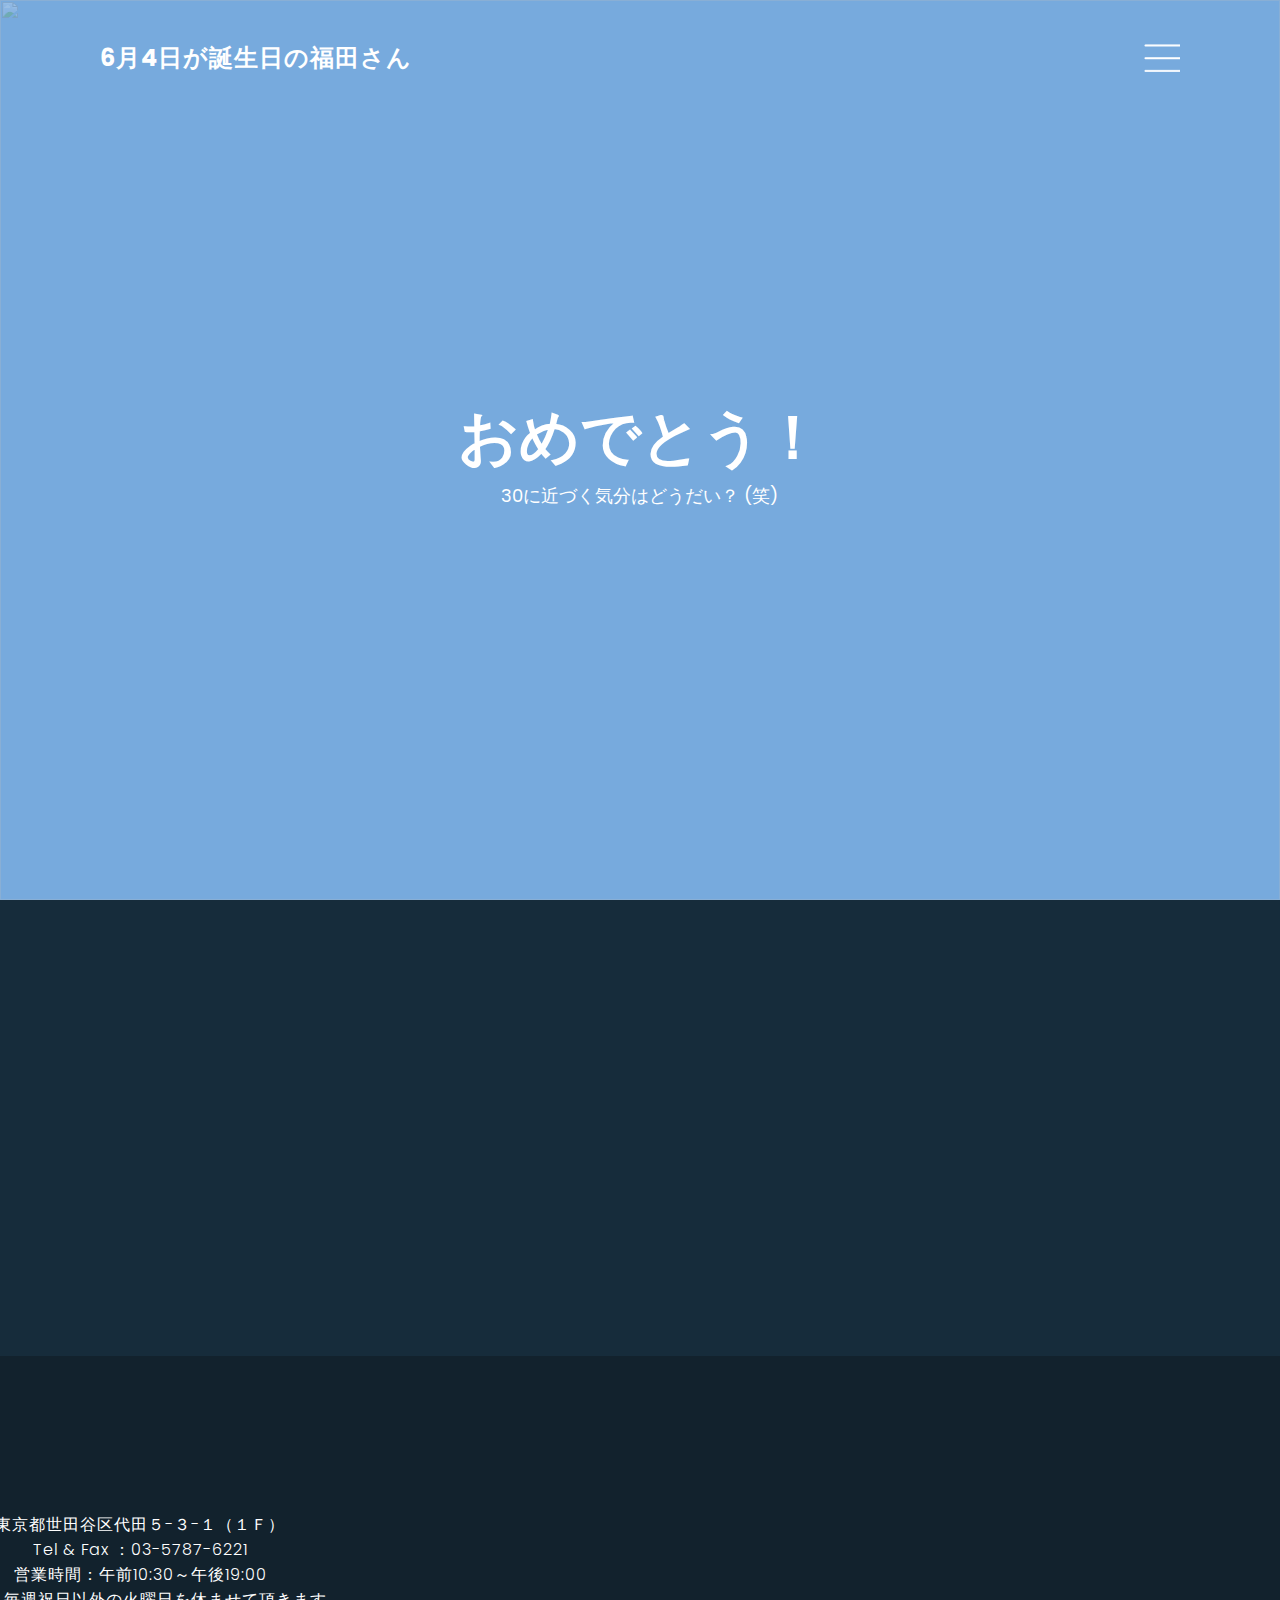
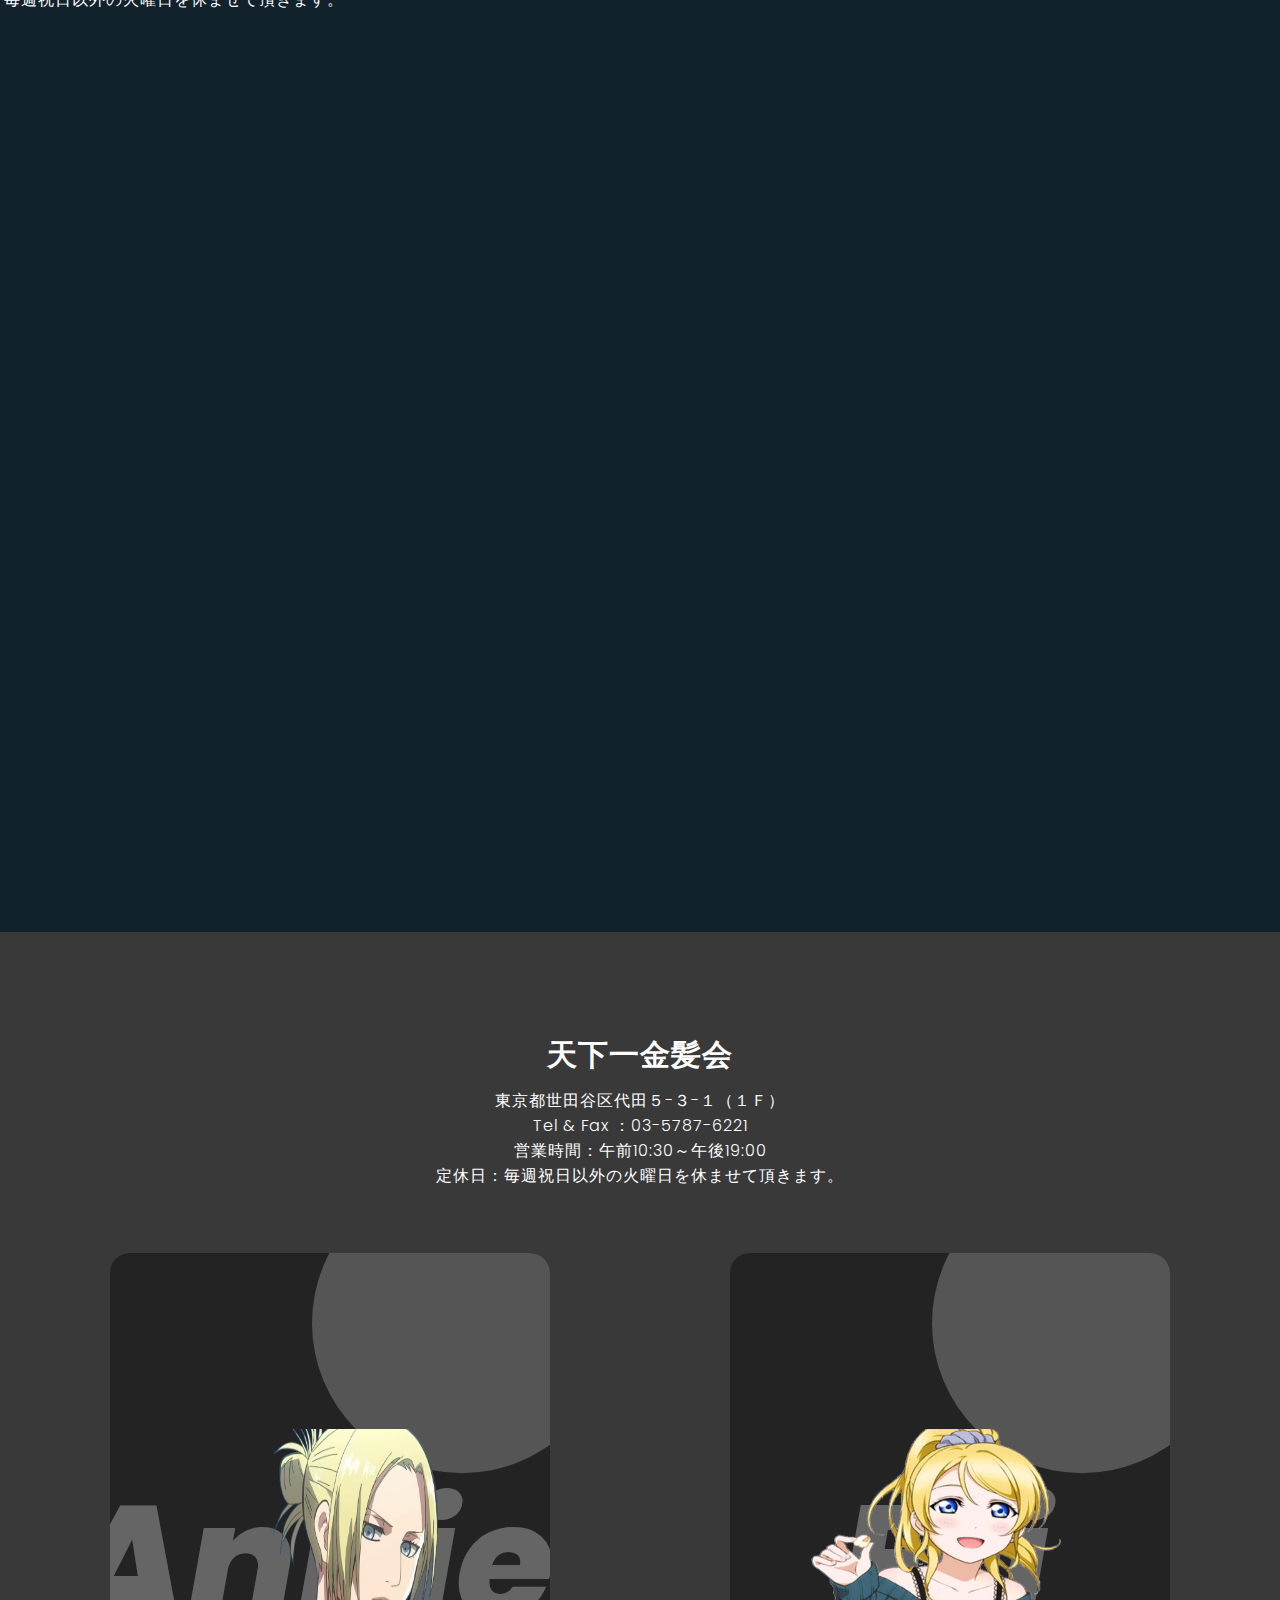
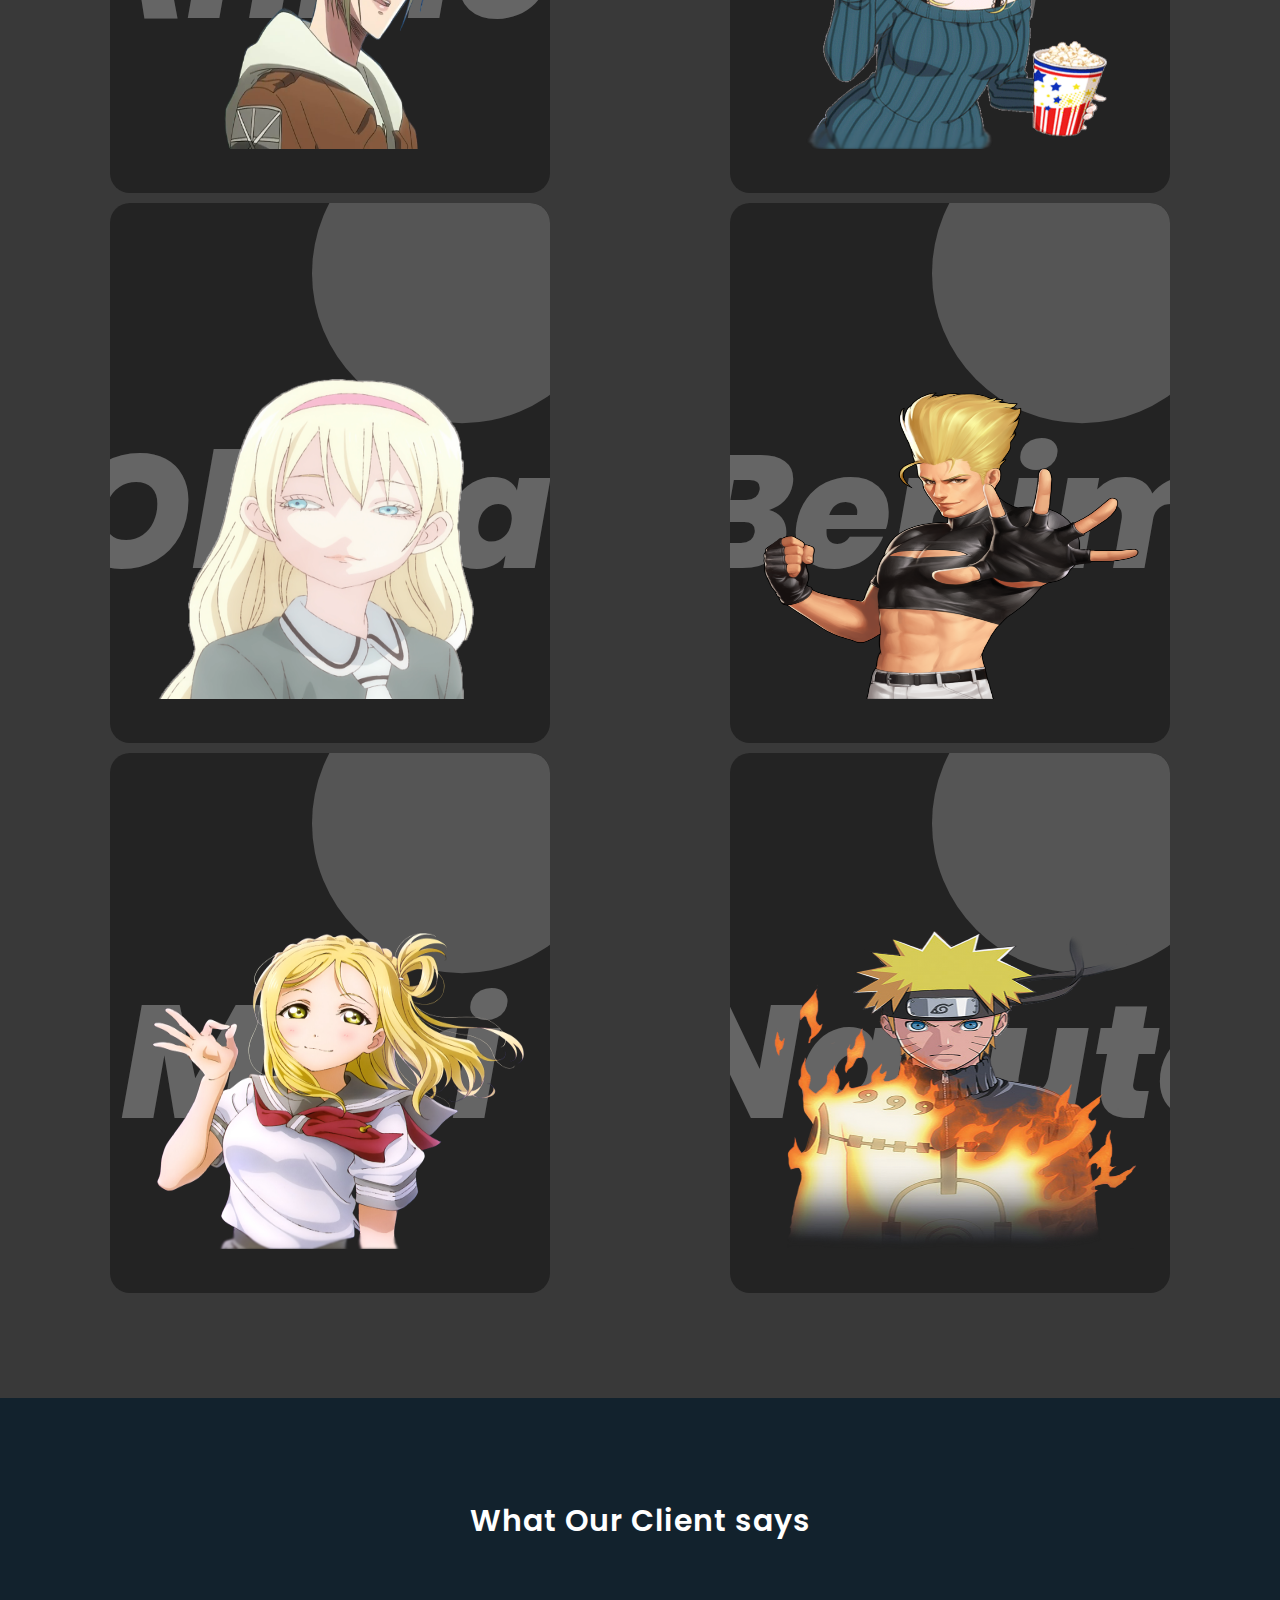
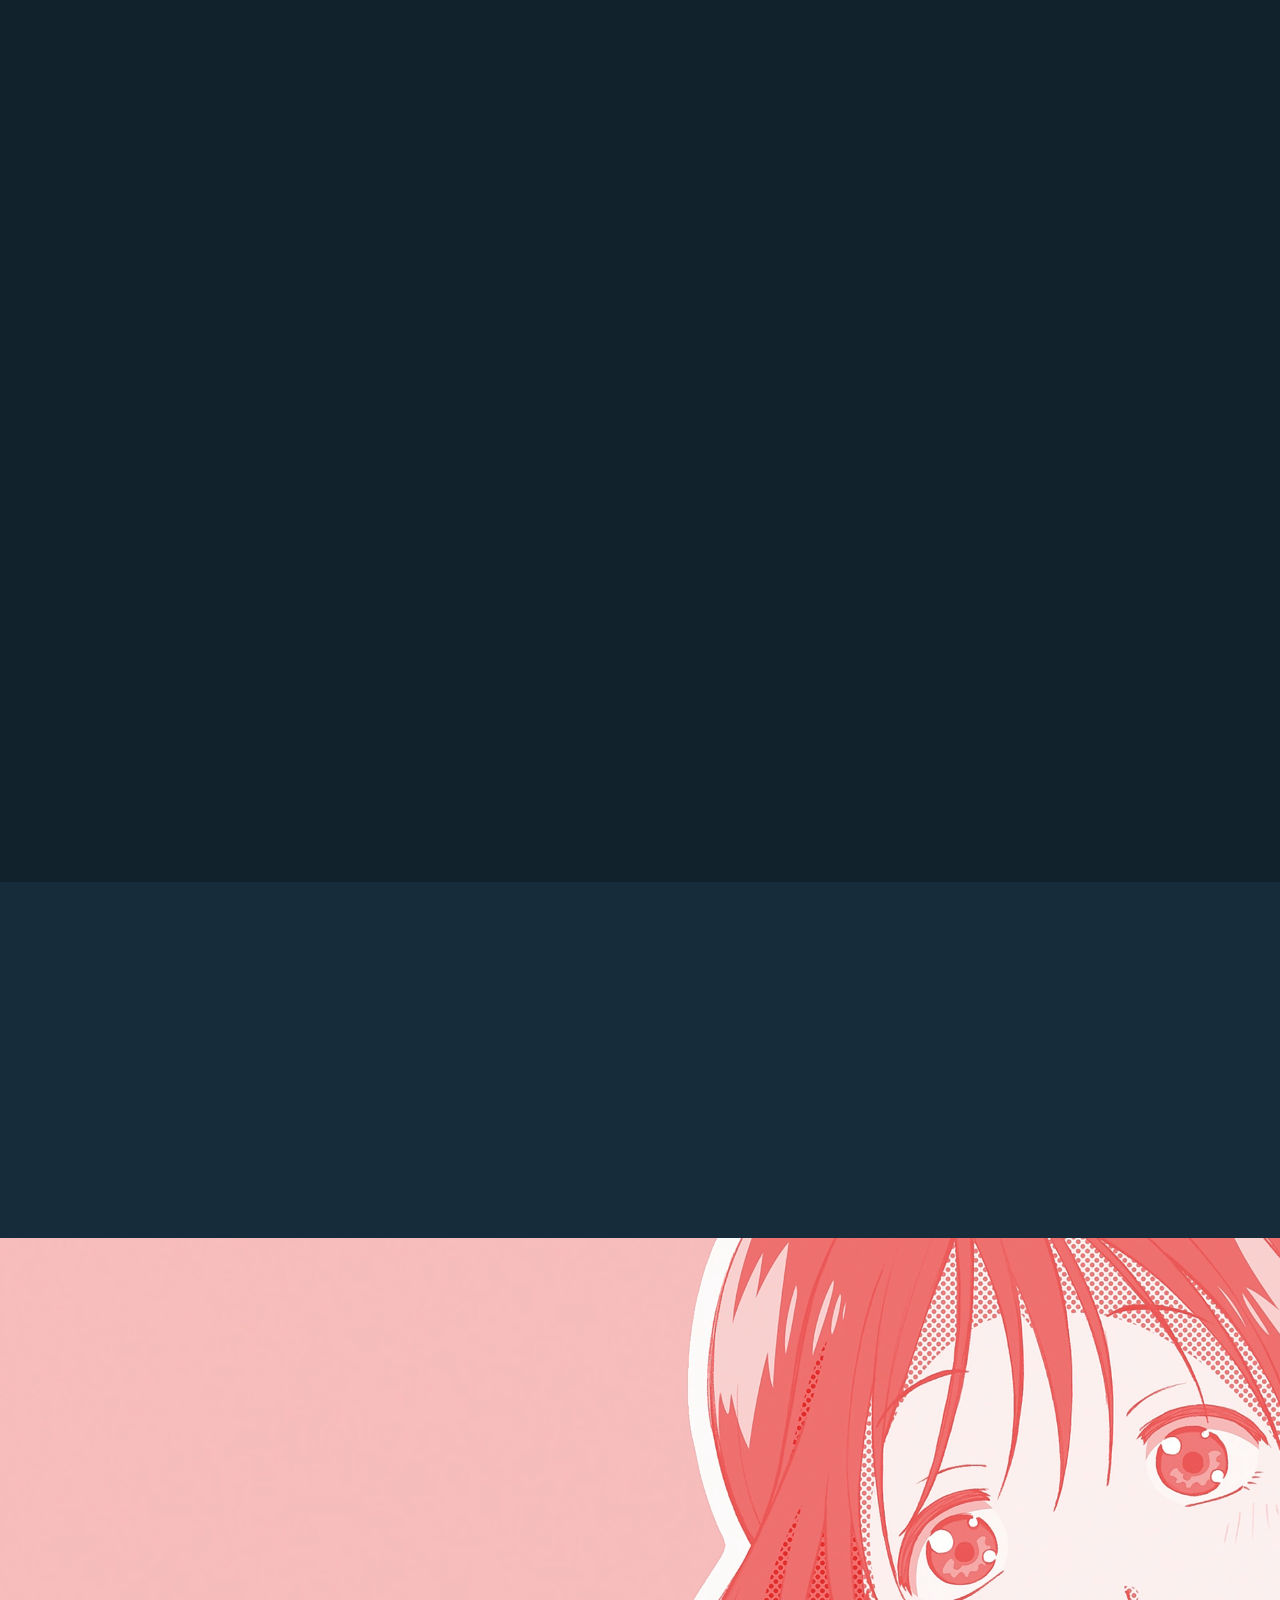
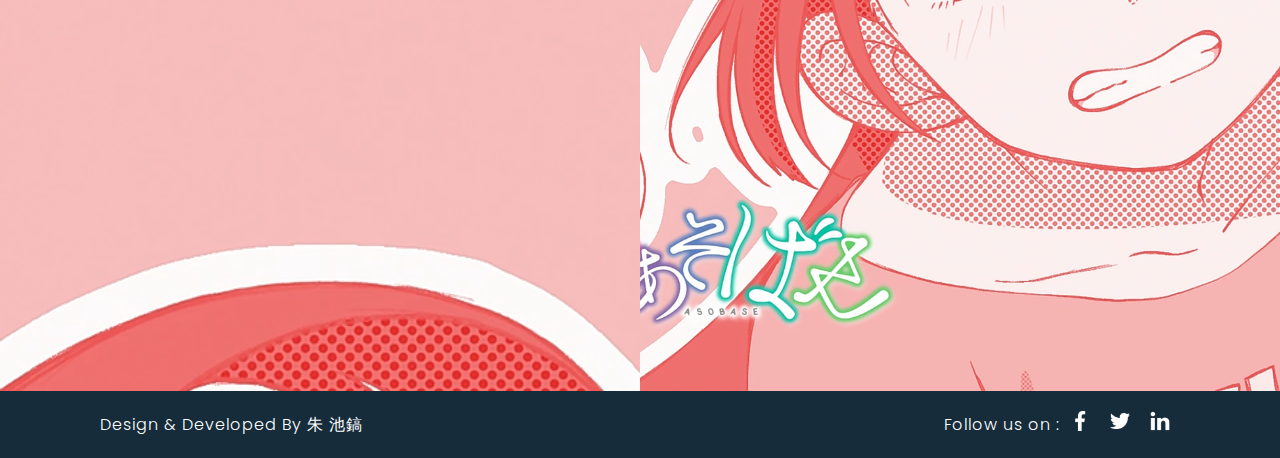
==== commit a05dada1: "make button" ====
--- a/index.html
+++ b/index.html
@@ -140,7 +140,13 @@
                                 <span></span>
                             </div>
                             -->
-                            <a href="https://www.keishicho.metro.tokyo.jp/smph/about_mpd/shokai/ichiran/kankatsu/tomisaka/index.html"> Select This Character </a>
+                            <a href="https://www.keishicho.metro.tokyo.jp/smph/about_mpd/shokai/ichiran/kankatsu/tomisaka/index.html"> 
+                                <span></span>
+                                <span></span>
+                                <span></span>
+                                <span></span>
+                                Select This Character 
+                            </a>
                         </div>
                     </div>
                 </div>
@@ -159,7 +165,13 @@
                                 <span onclick="javascriot:location.href='https://dic.pixiv.net/a/%E7%B5%A2%E7%80%AC%E7%B5%B5%E9%87%8C'"
                                 style="cursor:hand;" onfocus="blur();"> Ayase Eri </span>
                             </div>
-                            <a href="https://www.keishicho.metro.tokyo.jp/smph/about_mpd/shokai/ichiran/kankatsu/manseibashi/index.html"> Select This Character </a>
+                            <a href="https://www.keishicho.metro.tokyo.jp/smph/about_mpd/shokai/ichiran/kankatsu/manseibashi/index.html"> 
+                                <span></span>
+                                <span></span>
+                                <span></span>
+                                <span></span>
+                                Select This Character 
+                            </a>
                         </div>
                     </div>
                 </div>
@@ -179,7 +191,13 @@
                                 style="cursor:hand;" onfocus="blur();"> Olivia </span>
                             </div>
 
-                            <a href="https://www.keishicho.metro.tokyo.jp/smph/about_mpd/shokai/ichiran/kankatsu/shibuya/index.html"> Select This Character </a>
+                            <a href="https://www.keishicho.metro.tokyo.jp/smph/about_mpd/shokai/ichiran/kankatsu/shibuya/index.html">  
+                                <span></span>
+                                <span></span>
+                                <span></span>
+                                <span></span>
+                                Select This Character 
+                            </a>
                         </div>
                     </div>
                 </div>
@@ -198,7 +216,13 @@
                                 <span onclick="javascriot:location.href='https://dic.pixiv.net/a/%E4%BA%8C%E9%9A%8E%E5%A0%82%E7%B4%85%E4%B8%B8'"
                                 style="cursor:hand;" onfocus="blur();"> Benimaru </span>
                             </div>
-                            <a href="https://www.keishicho.metro.tokyo.jp/smph/about_mpd/shokai/ichiran/kankatsu/shinjuku/index.html"> Select This Character </a>
+                            <a href="https://www.keishicho.metro.tokyo.jp/smph/about_mpd/shokai/ichiran/kankatsu/shinjuku/index.html"> 
+                                <span></span>
+                                <span></span>
+                                <span></span>
+                                <span></span>
+                                Select This Character 
+                            </a>
                         </div>
                     </div>
                 </div>
@@ -217,7 +241,13 @@
                                 <span onclick="javascriot:location.href='https://dic.pixiv.net/a/%E5%B0%8F%E5%8E%9F%E9%9E%A0%E8%8E%89'"
                                 style="cursor:hand;" onfocus="blur();"> Ohara Mari </span>
                             </div>
-                            <a href="http://www.police.pref.shizuoka.jp/keisatusho/numazu/numazu.htm"> Select This Character </a>
+                            <a href="http://www.police.pref.shizuoka.jp/keisatusho/numazu/numazu.htm"> 
+                                <span></span>
+                                <span></span>
+                                <span></span>
+                                <span></span>
+                                Select This Character 
+                            </a>
                         </div>
                     </div>
                 </div>
@@ -236,7 +266,13 @@
                                 <span onclick="javascriot:location.href='https://dic.pixiv.net/a/NARUTO'"
                                 style="cursor:hand;" onfocus="blur();"> Naruto </span>
                             </div>
-                            <a href="https://www.police.pref.tokushima.jp/08chiiki/plc04/index.html"> Select This Character </a>
+                            <a href="https://www.police.pref.tokushima.jp/08chiiki/plc04/index.html">
+                                <span></span>
+                                <span></span>
+                                <span></span>
+                                <span></span>
+                                Select This Character 
+                            </a>
                         </div>
                     </div>
                 </div>
--- a/css/styleIndex.css
+++ b/css/styleIndex.css
@@ -565,18 +565,20 @@
 {
   content: '';
   position: absolute;
-  top: 0;
+  top: -7%;
   left: 0;
   width: 100%;
   height: 100%;
-  background: #f8e46f;
+  background: #555;
   clip-path: circle(150px at 80% 20%);
   transition: 0.5s ease-in-out;
 }
 
 .inner_container .card:hover:before
 {
+  top: 0%;
   clip-path: circle(300px at 80% -20%);
+  background: #f8e46f;
 }
 
 .inner_container .card:after
@@ -593,36 +595,53 @@
 {
   left: -10%;
   content: 'Annie';
+  transition: 0.5s ease-in-out;
 }
 
 .inner_container .cd2:after
 {
   left: 25%;
   content: 'Eri';
+  transition: 0.5s ease-in-out;
 }
 
 .inner_container .cd3:after
 {
   left: -10%;
   content: 'Olivia';
+  transition: 0.5s ease-in-out;
 }
 
 .inner_container .cd4:after
 {
   left: -10%;
   content: 'Benimaru';
+  transition: 0.5s ease-in-out;
 }
 
 .inner_container .cd5:after
 {
   left: 2.5%;
   content: 'Mari';
+  transition: 0.5s ease-in-out;
 }
 
 .inner_container .cd6:after
 {
   left: -12%;
   content: 'Naruto';
+  transition: 0.5s ease-in-out;
+}
+
+.inner_container .cd1:hover::after,
+.inner_container .cd2:hover::after,
+.inner_container .cd3:hover::after,
+.inner_container .cd4:hover::after,
+.inner_container .cd5:hover::after,
+.inner_container .cd6:hover::after
+{
+  color: #f8e46f;
+  opacity: 0.3;
 }
 
 .inner_container .card .imgBx
@@ -761,6 +780,7 @@
   background: #e91e63;
 }
 
+/*
 .inner_container .card .contentBx a
 {
   display: inline-block;
@@ -776,11 +796,136 @@
   transform: translateY(50px);
   transition: 0.5s;
 }
+*/
+
+.inner_container .card .contentBx a
+{
+  display: inline-block;
+  padding: 10px 20px;
+  background: #fff;
+  margin-top: 10px;
+  text-decoration: none;
+  font-size: 18px;
+  font-weight: 500;
+  color: #111;
+  opacity: 0;
+  transform: translateY(50px);
+  transition: 0.5s;
+  letter-spacing: 2px;
+  text-transform: uppercase;
+  box-shadow: 0 20px 50px rgba(0, 0, 0, 0.5);
+}
+
+.inner_container .card .contentBx a:before
+{
+  content: '';
+  position: absolute;
+  top: 2px;
+  left: 2px;
+  bottom: 2px;
+  width: 50%;
+  background: rgba(255, 255, 255, 0.05);
+}
 
 .inner_container .card:hover .contentBx a
 {
   opacity: 1;
   transform: translateY(0px);
   transition-delay: 0.75s;
-
+  overflow: hidden;
+}
+
+.inner_container .card:hover .contentBx a span:nth-child(1)
+{
+  position: absolute;
+  top: 0;
+  left: 0;
+  width: 100%;
+  height: 7px;
+  background: linear-gradient(to right, #faf0b5, #eecc0a);
+  animation: animate1 2s linear infinite;
+}
+
+@keyframes animate1
+{
+  0%
+  {
+    transform: translateX(-100%);
+  }
+  100%
+  {
+    transform: translateX(100%);
+  }
+}
+
+.inner_container .card:hover .contentBx a span:nth-child(2)
+{
+  position: absolute;
+  top: 0;
+  right: 0;
+  width: 7px;
+  height: 100%;
+  background: linear-gradient(to bottom,#faf0b5, #eecc0a);
+  animation: animate2 2s linear infinite;
+  animation-delay: 1s;
+}
+
+@keyframes animate2
+{
+  0%
+  {
+    transform: translateY(-100%);
+  }
+  100%
+  {
+    transform: translateY(100%);
+  }
+}
+
+
+.inner_container .card:hover .contentBx a span:nth-child(3)
+{
+  position: absolute;
+  bottom: 0;
+  left: 0;
+  width: 100%;
+  height: 7px;
+  background: linear-gradient(to left, #faf0b5, #eecc0a);
+  animation: animate3 2s linear infinite;
+}
+
+@keyframes animate3
+{
+  0%
+  {
+    transform: translateX(100%);
+  }
+  100%
+  {
+    transform: translateX(-100%);
+  }
+}
+
+.inner_container .card:hover .contentBx a span:nth-child(4)
+{
+  position: absolute;
+  top: 0;
+  left: 0;
+  width: 7px;
+  height: 100%;
+  background: linear-gradient(to top, #faf0b5, #eecc0a);
+  animation: animate4 2s linear infinite;
+  animation-delay: 1s;
+}
+
+@keyframes animate4
+{
+  0%
+  {
+    transform: translateY(100%);
+  }
+  100%
+  {
+    transform: translateY(-100%);
+  }
 }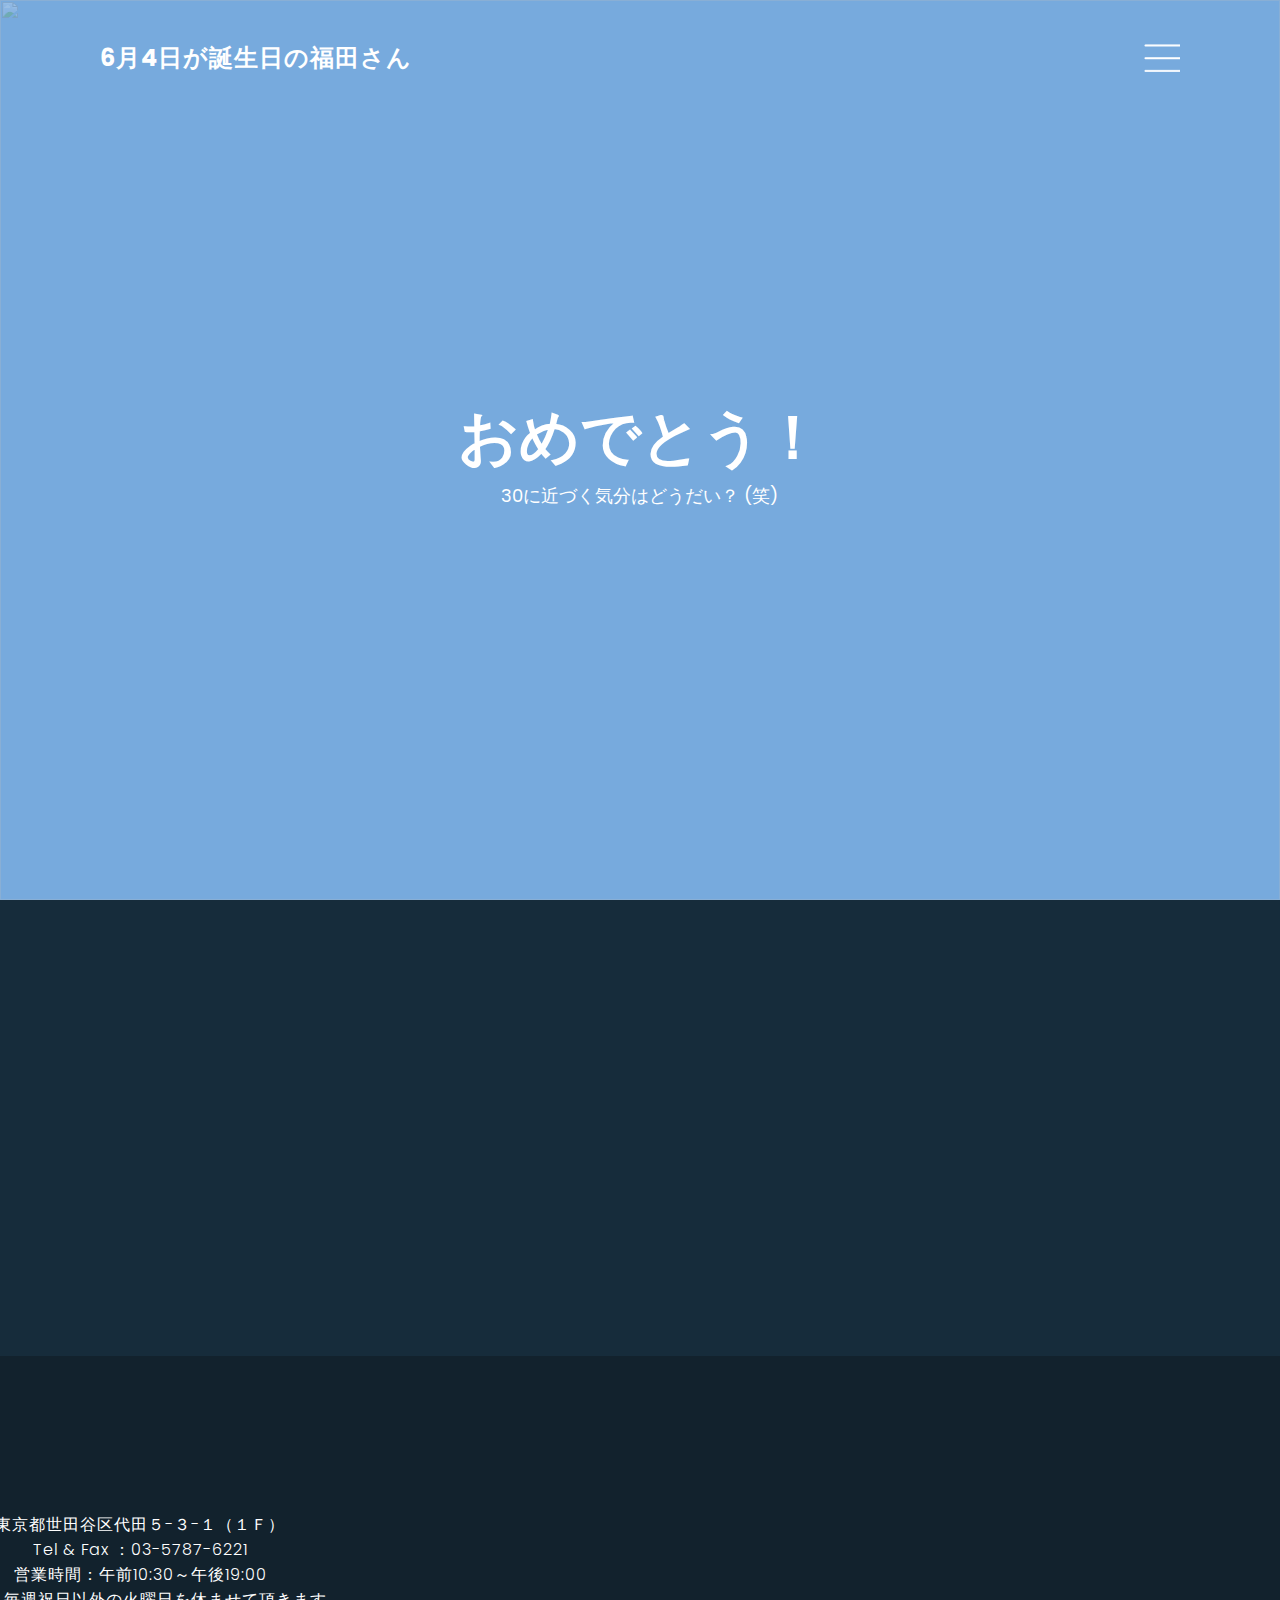
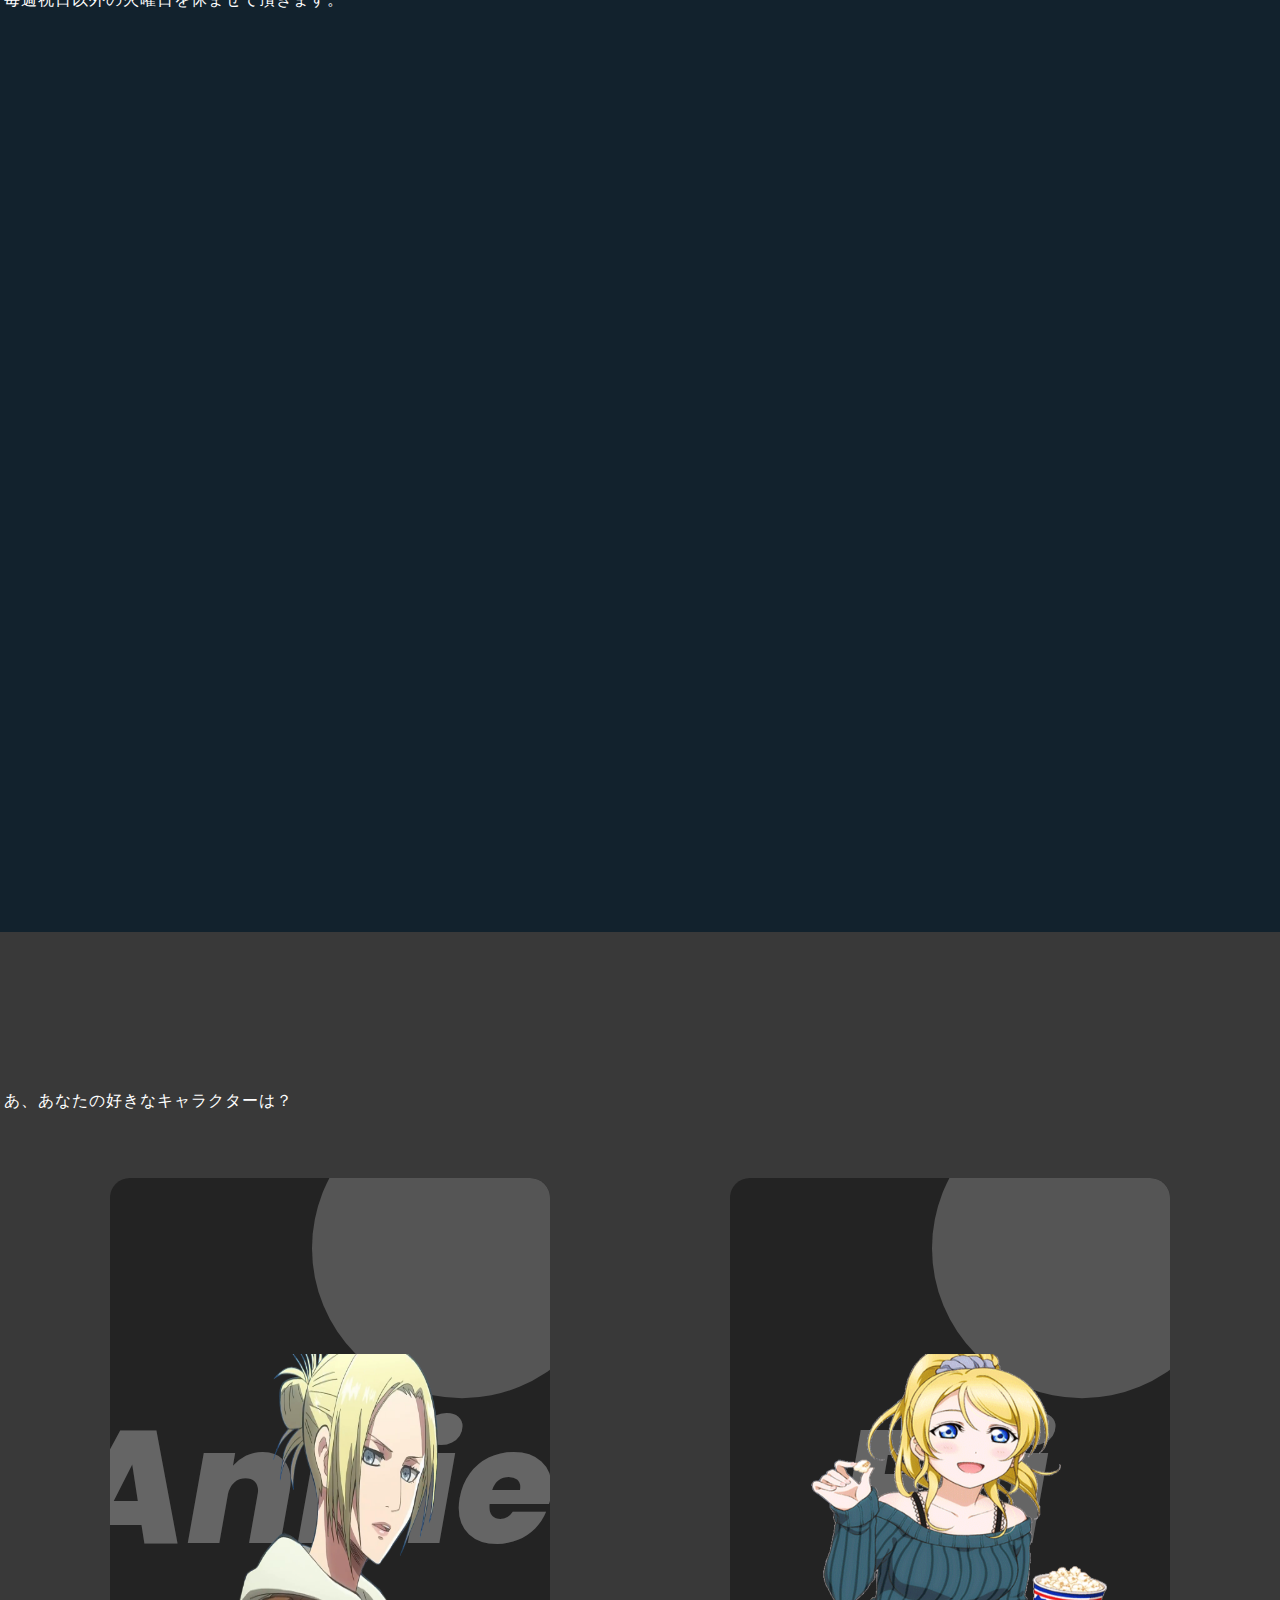
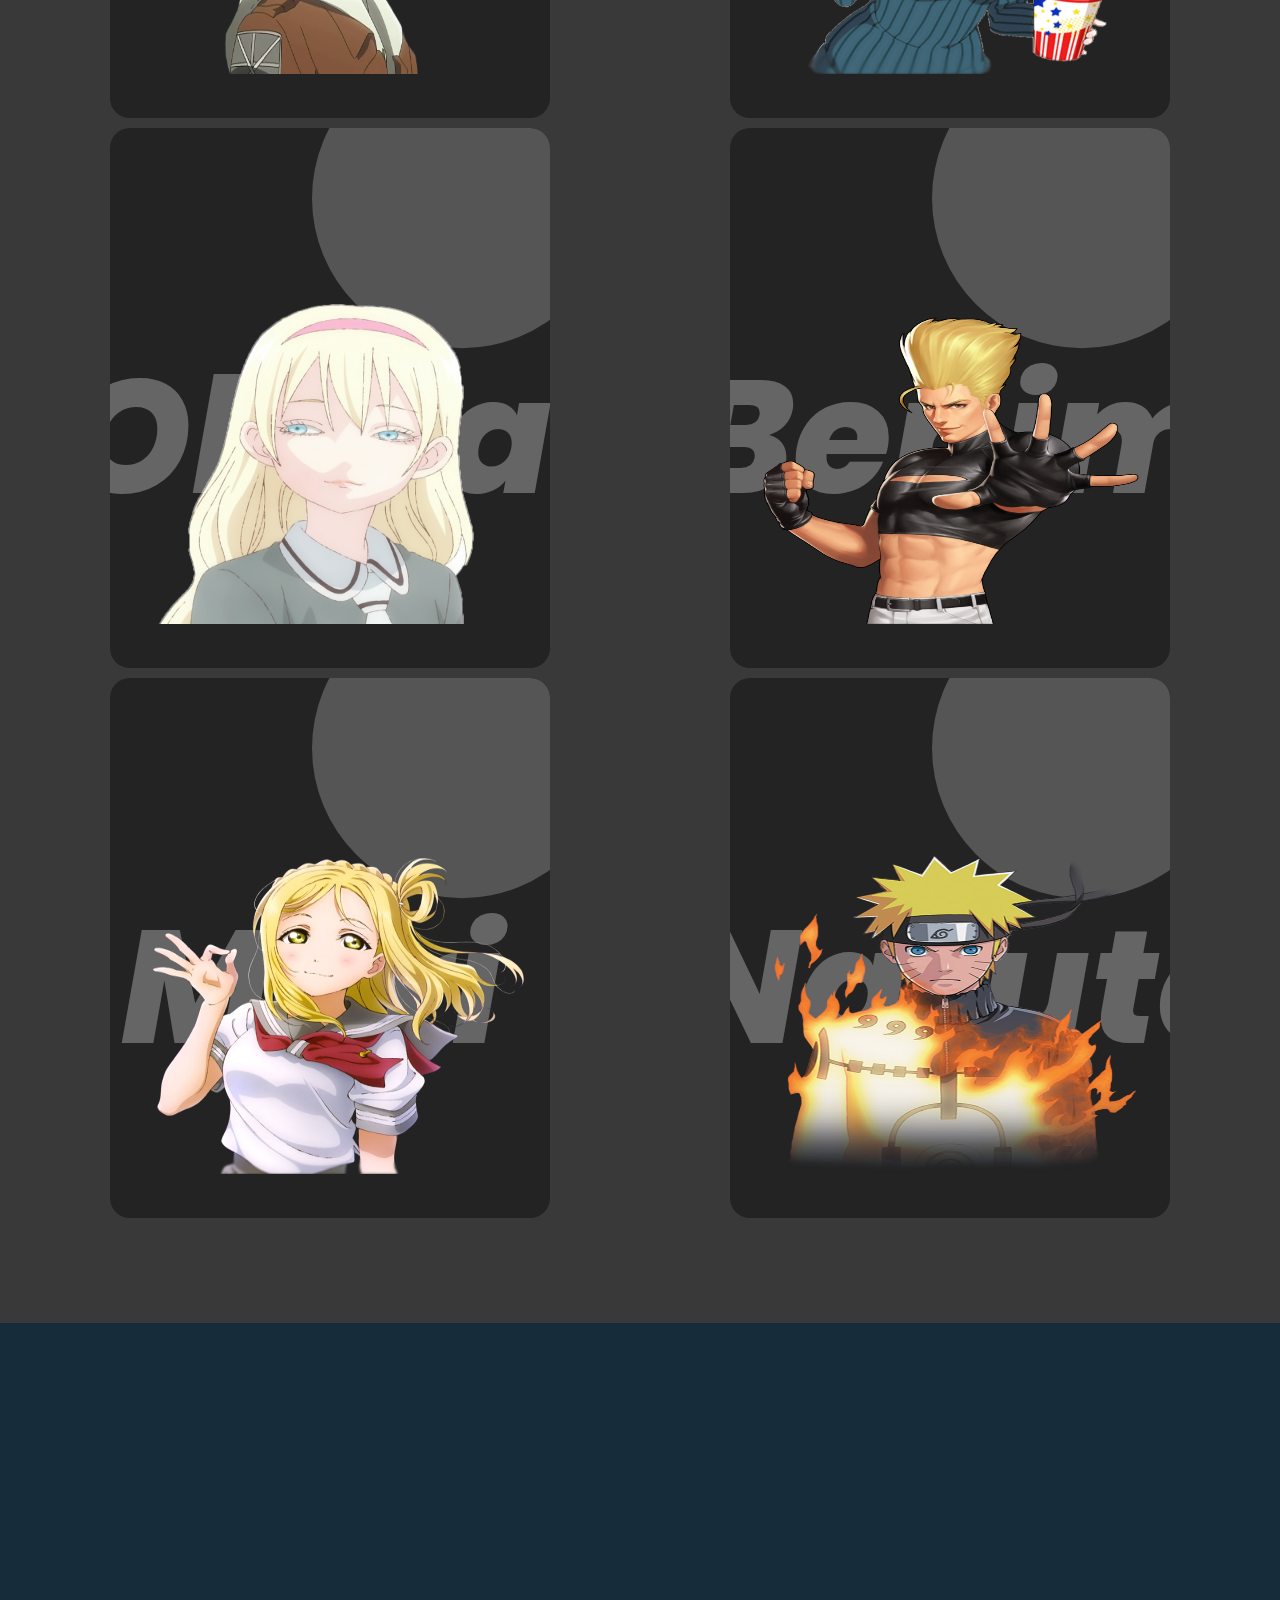
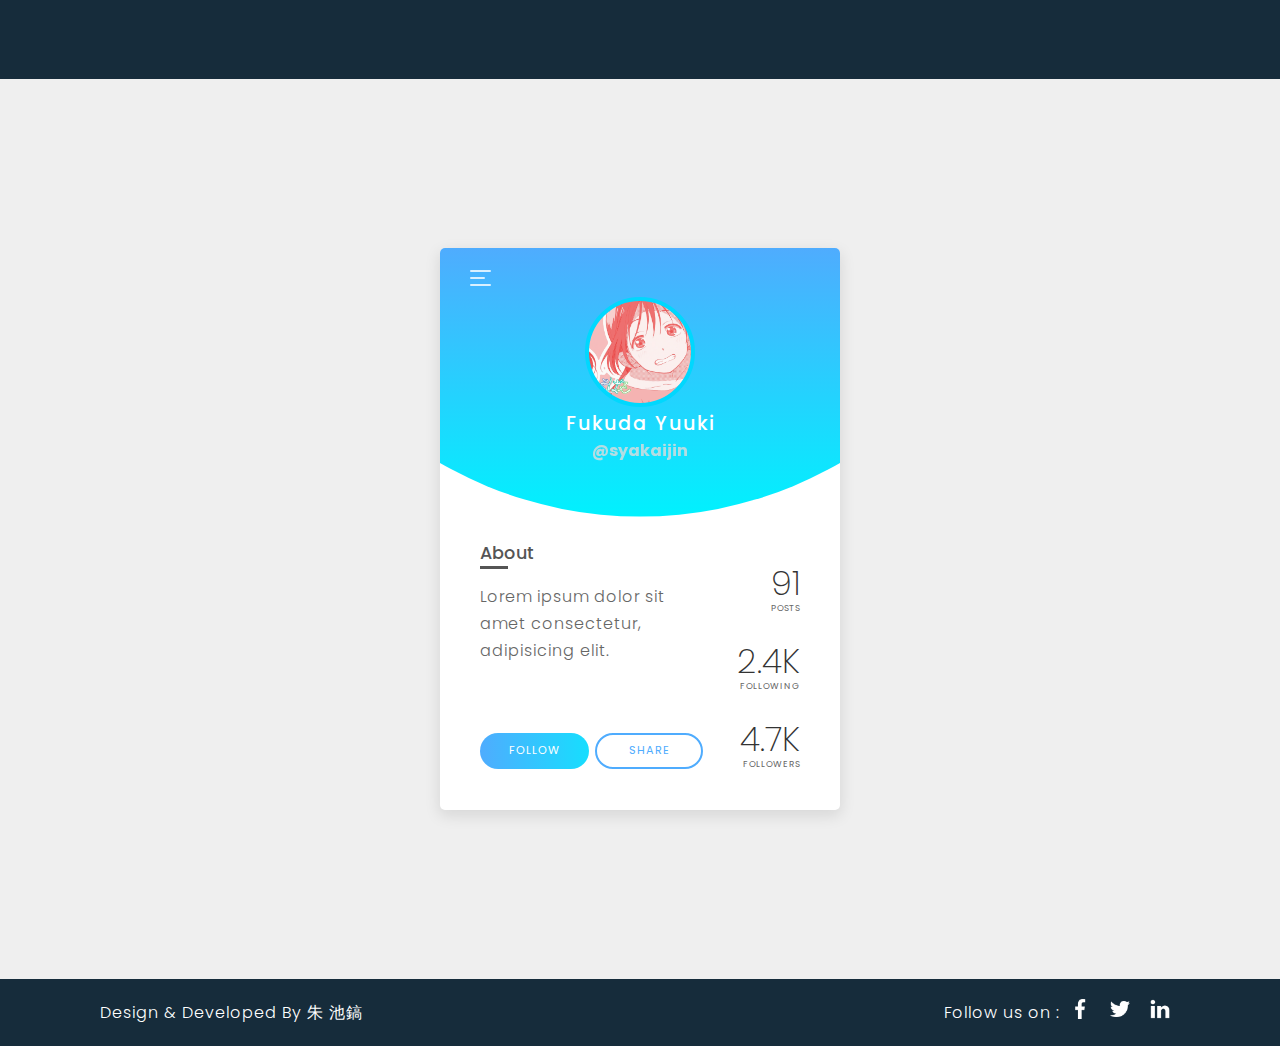
==== commit 6dcb335b: "profile11" ====
--- a/index.html
+++ b/index.html
@@ -6,6 +6,9 @@
     <meta charset="utf-8">
     <title> Complete Responsive Website Design </title>
     <link rel="stylesheet" type="text/css" href="css/styleIndex.css">
+
+    <meta http-equiv="X-UA-Compatible" content="id=edge">
+    <script src="https://kit.fontawesome.com/a81368914c.js"></script>
 </head>
 
 
@@ -109,12 +112,9 @@
     -->
 
     <section class="anime">
-        <h2 class="heading"> 天下一金髪会 </h2>
-        <p class="text">
-            東京都世田谷区代田５-３-１（１Ｆ）<br>
-            Tel & Fax ：03-5787-6221 <br>
-            営業時間：午前10:30～午後19:00 <br>
-            定休日：毎週祝日以外の火曜日を休ませて頂きます。
+        <h2 class="heading" data-center-center="opacity:1;left:0;" data-0-bottom="opacity:0;left:500px;"> 天下一金髪会 </h2>
+        <p class="text" data-center-center="opacity:1;right:0;" data-0-bottom="opacity:1;right:500px;">
+            さあ、あなたの好きなキャラクターは？<br>
         </p>
         
         <div class="container">
@@ -281,7 +281,7 @@
         </div>
     </section>
 
-    <!-- Testimonials -->
+    <!-- Testimonials 
     <section class="testimonials">
         <h2 class="heading"> What Our Client says </h2>
         <div class="container">
@@ -315,6 +315,7 @@
         </div>
 
     </section>
+    -->
 
     <!-- Contant -->
     <section class="contact">
@@ -331,6 +332,7 @@
         </div>
     </section>
 
+    <!--
     <section class="about">
         <div class="contentBx redbg">
             <div class="form" data-center-center="opacity:1;left:0;" data-0-bottom="opacity:0;left:-400px;">
@@ -353,6 +355,93 @@
         </div>
         <div class="imgBx2"></div>
     </section>
+    -->
+
+    <section class="profile">
+        
+        <div class="modal">
+            <img src="img/profile.png" alt="">
+            <div class="close"></div>
+        </div>
+        
+        
+        <div class="container">
+            <div class="card">
+                <div class="header">
+                    
+                    <div class="hamburger-menu">
+                        <div class="center"></div>
+                    </div>
+                    
+                    <a href="#" class="mail">
+                        <i class="far fa-envelope"></i>
+                    </a>
+
+                    <div class="main">
+                        <div class="image">
+                            <div class="hover">
+                                <i class="fas fa-camera fa-2x"></i>
+                            </div>
+                        </div>
+                        <h3 class="name">Fukuda Yuuki</h3>
+                        <h3 class="sub-name">@syakaijin</h3>
+                    </div>
+
+                </div>
+
+                <div class="content">
+                    <div class="left"> 
+                        <div class="about-container">
+                            <h3 class="title">About</h3>
+                            <p class="text">
+                                Lorem ipsum dolor sit amet consectetur, adipisicing elit.
+                            </p>
+                        </div>
+                        <div class="icons-container">
+                            <a href="#" class="icon">
+                                <i class="fab fa-facebook"></i>
+                            </a>
+                            <a href="#" class="icon">
+                                <i class="fab fa-instagram"></i>
+                            </a>
+                            <a href="#" class="icon">
+                                <i class="fab fa-google-plus-g"></i>
+                            </a>
+                            <a href="#" class="icon">
+                                <i class="fab fa-twitter"></i>
+                            </a>
+                        </div>
+                        <div class="buttons-wrap">
+                            <div class="follow-wrap">
+                                <a href="#" class="follow">Follow</a>
+                            </div>
+                            <div class="share-wrap">
+                                <a href="#" class="share">Share</a>
+                            </div>
+                        </div>
+                    </div>
+                    
+                    <div class="right"> 
+                        <div>
+                            <h3 class="number">91</h3>
+                            <h3 class="number-title">Posts</h3>
+                        </div>
+                        <div>
+                            <h3 class="number">2.4K</h3>
+                            <h3 class="number-title">Following</h3>
+                        </div>
+                        <div>
+                            <h3 class="number">4.7K</h3>
+                            <h3 class="number-title">Followers</h3>
+                        </div>
+                    </div>
+                </div>
+            </div>
+        </div>
+        <script src="js/app.js"></script>
+    
+    </section>
+
 
     <!-- Footer -->
     <section class="footer">
--- a/css/styleIndex.css
+++ b/css/styleIndex.css
@@ -928,4 +928,512 @@
   {
     transform: translateY(-100%);
   }
+}
+
+
+  /* xxx */
+
+.profile
+{
+  background-color: #efefef;
+}
+
+.profile .container
+{
+  padding: 20px;
+  display: flex;
+  justify-content: center;
+  align-items: center;
+  min-height: 100vh;
+}
+
+.profile .card 
+{
+  position: relative;
+  width: 400px;
+  background-color: #fff;
+  border-radius: 5px;
+  box-shadow: 0 5px 15px 1px rgba(0, 0, 0, 0.1);
+  overflow: hidden;
+}
+
+.profile .card:before
+{
+  content: '';
+  position: absolute;
+  width: 100%;
+  height: 270px;
+  top: 0;
+  left: 0;
+  background-image: linear-gradient(to top, #00f2fe, #4facfe);
+  clip-path: circle(400px at 50% -48.5%);
+}
+
+.profile .card .header
+{
+  position: relative;
+  height: 265px;
+}
+
+.profile .card .header .mail
+{
+  position: absolute;
+  top: 1rem;
+  right: 2rem;
+  font-size: 1.5rem;
+  color: #fff;
+  opacity: 0.8;
+  transition: 0.3s;
+  z-index: 3;
+}
+
+.profile .card .header .mail:hover
+{
+  opacity: 1;
+}
+
+.profile .card .header .hamburger-menu
+{
+  position: absolute;
+  width: 21px;
+  height: 16px;
+  top: 1.4rem;
+  left: 1.9rem;
+  z-index: 3;
+  cursor: pointer;
+  transition: 0.3s;
+  opacity: 0.8;
+}
+
+.profile .card .header .hamburger-menu:hover
+{
+  opacity: 1;
+}
+
+.profile .card .header .hamburger-menu .center
+{
+  position: absolute;
+  height: 2px;
+  width: 70%;
+  top: 50%;
+  transform: translateY(-50%);
+  background-color: #fff;
+  border-radius: 1px;
+}
+
+.hamburger-menu:before,
+.hamburger-menu:after
+{
+ content: ''; 
+ position: absolute;
+ width: 100%;
+ height: 2px;
+ border-radius: 1px;
+ background-color: #fff;
+}
+
+.hamburger-menu:before
+{
+  top: 0;
+}
+
+.hamburger-menu:after
+{
+  bottom: 0;
+}
+
+.profile .card .header .main
+{
+  position: absolute;
+  width: 100%;
+  height: 100%;
+  top: 0;
+  left: 0;
+  display: flex;
+  flex-direction: column;
+  justify-content: center;
+  align-items: center;
+}
+
+.profile .card .header .main .image
+{
+  position: relative;
+  width: 110px;
+  height: 110px;
+  border-radius: 50%;
+  background: url(../img/profile.png) no-repeat center / cover;
+  border: 4px solid #00d8fe;
+  margin-bottom: 2px;
+  overflow: hidden;
+  cursor: pointer;
+}
+
+.profile .card .header .main .image .hover
+{
+  position: absolute;
+  width: 100%;
+  height: 100%;
+  top: 0;
+  left: 0;
+  background-color: rgba(79, 172, 254, 0.7);
+  display: flex;
+  justify-content: center;
+  align-items: center;
+  color: #fff;
+  transition: 0.5s;
+  opacity: 0;
+}
+
+.profile .card .header .main .image:hover .hover
+{
+  opacity: 1;
+}
+
+.hover.active
+{
+  opacity: 1;
+}
+
+.profile .card .header .main .name
+{
+  font-size: 1.2rem;
+  color: #fff;
+  font-weight: 500;
+  line-height: 1;
+  margin: 5px 0;
+  letter-spacing: 2px;
+}
+
+.profile .card .header .main .sub-name
+{
+  font-size: 1rem;
+  opacity: 0.8;
+  color: #ddd;
+}
+
+.card .content
+{
+  display: flex;
+  padding: 1.7rem 2.5rem 2.6rem 2.5rem;
+}
+
+.card .content .right
+{
+  padding-top: 1.5rem;
+  display: flex;
+  flex-direction: column;
+  text-align: right;
+  align-items: flex-end;
+  justify-content: space-between;
+  margin-left: 2.1rem;
+}
+
+.card .content .right .number
+{
+  font-size: 2.1rem;
+  font-weight: 200;
+  color: #333;
+  line-height: 1.2;
+}
+
+.card .content .right .number-title
+{
+ font-size: 0.55rem; 
+ color: #666;
+ font-weight: 400;
+ line-height: 1;
+ letter-spacing: 1px;
+ text-transform: uppercase;
+}
+
+.about-container .title
+{
+  position: relative;
+  color: #555;
+  font-weight: 500;
+  font-size: 1.1rem;
+  padding: 0 0 3px 0;
+  margin-bottom: 0.9rem;
+  display: inline-block;
+}
+
+.about-container .title:after
+{
+  content: '';
+  position: absolute;
+  height: 3px;
+  width: 50%;
+  background-color: #555;
+  bottom: 0;
+  left: 0;
+}
+
+.about-container .text
+{
+ color: #666; 
+ font-weight: 300;
+ line-height: 1.7;
+}
+
+.left .icons-container
+{
+  padding: 1rem 0;
+}
+
+.left .icons-container .icon
+{
+  color: #c4c4c4;
+  font-size: 1.3rem;
+  text-decoration: none;
+  margin-right: 8px;
+  transition: 0.3s;  
+}
+
+.left .icons-container .icon:hover
+{
+  color: #4facfe;
+}
+
+
+.left .buttons-wrap
+{
+  display: flex;
+  margin-top: 5px;
+}
+
+.left .buttons-wrap .follow-wrap,
+.left .buttons-wrap .share-wrap
+{
+  flex: 4;
+  display: flex;
+  justify-content: center;
+  align-items: center;
+  transition: 0.5s;
+}
+
+.left .buttons-wrap .follow-wrap:hover,
+.left .buttons-wrap .share-wrap:hover
+{
+  flex: 5;
+}
+
+.left .buttons-wrap .follow
+{
+  padding: 9.6px 0;
+  width: 100%;
+  background: linear-gradient(to right, #4facfe 0, #00f2fe 140%);
+  color: #fff;
+  text-align: center;
+  text-decoration: none;
+  font-size: 0.7rem;
+  letter-spacing: 1px;
+  text-transform: uppercase;
+  border-radius: 18.1px;
+  margin-right: 3px;
+}
+
+.left .buttons-wrap .share
+{
+  padding: 7.6px 0;
+  width: 100%;
+  border: 2px solid #4facfe;
+  color: #4facfe;
+  text-decoration: none;
+  text-align: center;
+  font-size: 0.7rem;
+  letter-spacing: 1px;
+  text-transform: uppercase;
+  margin-left: 3px;
+  border-radius: 18.1px;
+}
+
+.modal
+{
+  /*position: fixed;*/
+  position: absolute;
+  width: 100%;
+  height: 100vh;
+  background-color: rgba(0, 0, 0, 0.8);
+  z-index: -1;
+  opacity: 0;
+  transition: 0.5s;
+}
+
+.modal img
+{
+  position: absolute;
+  top: 25%;
+  left: 50%;
+  transform: translate(-50%, -50%) scale(.3);
+  max-width: 100%;
+  max-height: 100%;
+  transition: 0.5s;
+}
+
+.modal.show
+{
+  opacity: 1;
+  z-index: 99;
+}
+
+.modal.show img
+{
+  top: 50%;
+  transform: translate(-50%, -50%) scale(1);
+}
+
+.modal .close
+{
+  position: absolute;
+  top: 1rem;
+  right: 1rem;
+  width: 30px;
+  height: 30px;
+  cursor: pointer;
+  transition: 0.3s;
+}
+
+.modal .close::before,
+.modal .close::after
+{
+  content: '';
+  position: absolute;
+  width: 100%;
+  height: 3px;
+  border-radius: 1.5px;
+  top: 50%;
+  left: 50%;
+  background-color: #fff;
+}
+
+
+.profile .modal .close:hover
+{
+  opacity: 0.5;
+}
+
+
+
+.modal .close::before
+{
+  transform: translate(-50%, -50%) rotate(45deg);
+}
+
+.modal .close::after
+{
+  transform: translate(-50%, -50%) rotate(135deg);
+}
+
+@media (max-width: 410px)
+{
+  .card .content
+  {
+    flex-direction: column;
+  }
+
+  .card .content .right
+  {
+    flex-direction: row;
+    text-align: center;
+    justify-content: space-around;
+    align-items: center;
+    margin: 0;
+  }
+}
+
+@media (max-width: 370px)
+{
+  .card .header
+  {
+    height: 230px;
+  }
+
+  .card::before
+  {
+    clip-path: circle(400px at 50% -74.5%);
+    height: 230px;
+  }
+
+  .card .header .hamburger-menu
+  {
+    width: 16px;
+    height: 12px;
+    top: 1.1rem;
+    left: 1.5rem;
+  }
+
+  .card .header .mail
+  {
+    font-size: 1.1rem;
+    top: 0.75rem;
+    left: 1.5rem;
+  }
+
+  .card .header .main .image
+  {
+    width: 90px;
+    height: 90px;
+    border-width: 3px;
+  }
+
+  .card .header .main .name,
+  .card .header .main .sub-name
+  {
+    font-size: 1rem;
+  }
+
+  .card .content
+  {
+    padding: 1.2rem 1.8rem 1.8rem 1.8rem;
+  }
+
+  .content .right .number
+  {
+    font-size: 1.8rem;
+  }
+
+  .content .right .number-title
+  {
+    font-size: 0.4rem;
+  }
+
+  .content .right
+  {
+    padding-top: 1rem;
+  }
+
+  .content .left .title
+  {
+    font-size: 0.9rem;
+    margin-bottom: 0.5rem;
+  }
+
+  .content .left .text
+  {
+    font-size: 0.8rem; 
+  }
+
+  .content .left .icons-container
+  {
+    padding: 0.5rem 0;
+  }
+
+  .icons-container .icon
+  {
+    font-size: 1.1rem;
+  }
+
+  .content .left .follow
+  {
+    padding: 7.6px 0;
+    border-radius: 14.6px;
+    font-size: 0.6rem;
+  }
+
+  .content .left .share
+  {
+    padding: 5.6px 0;
+    border-radius: 14.6px;
+    font-size: 0.6rem;
+  }
 }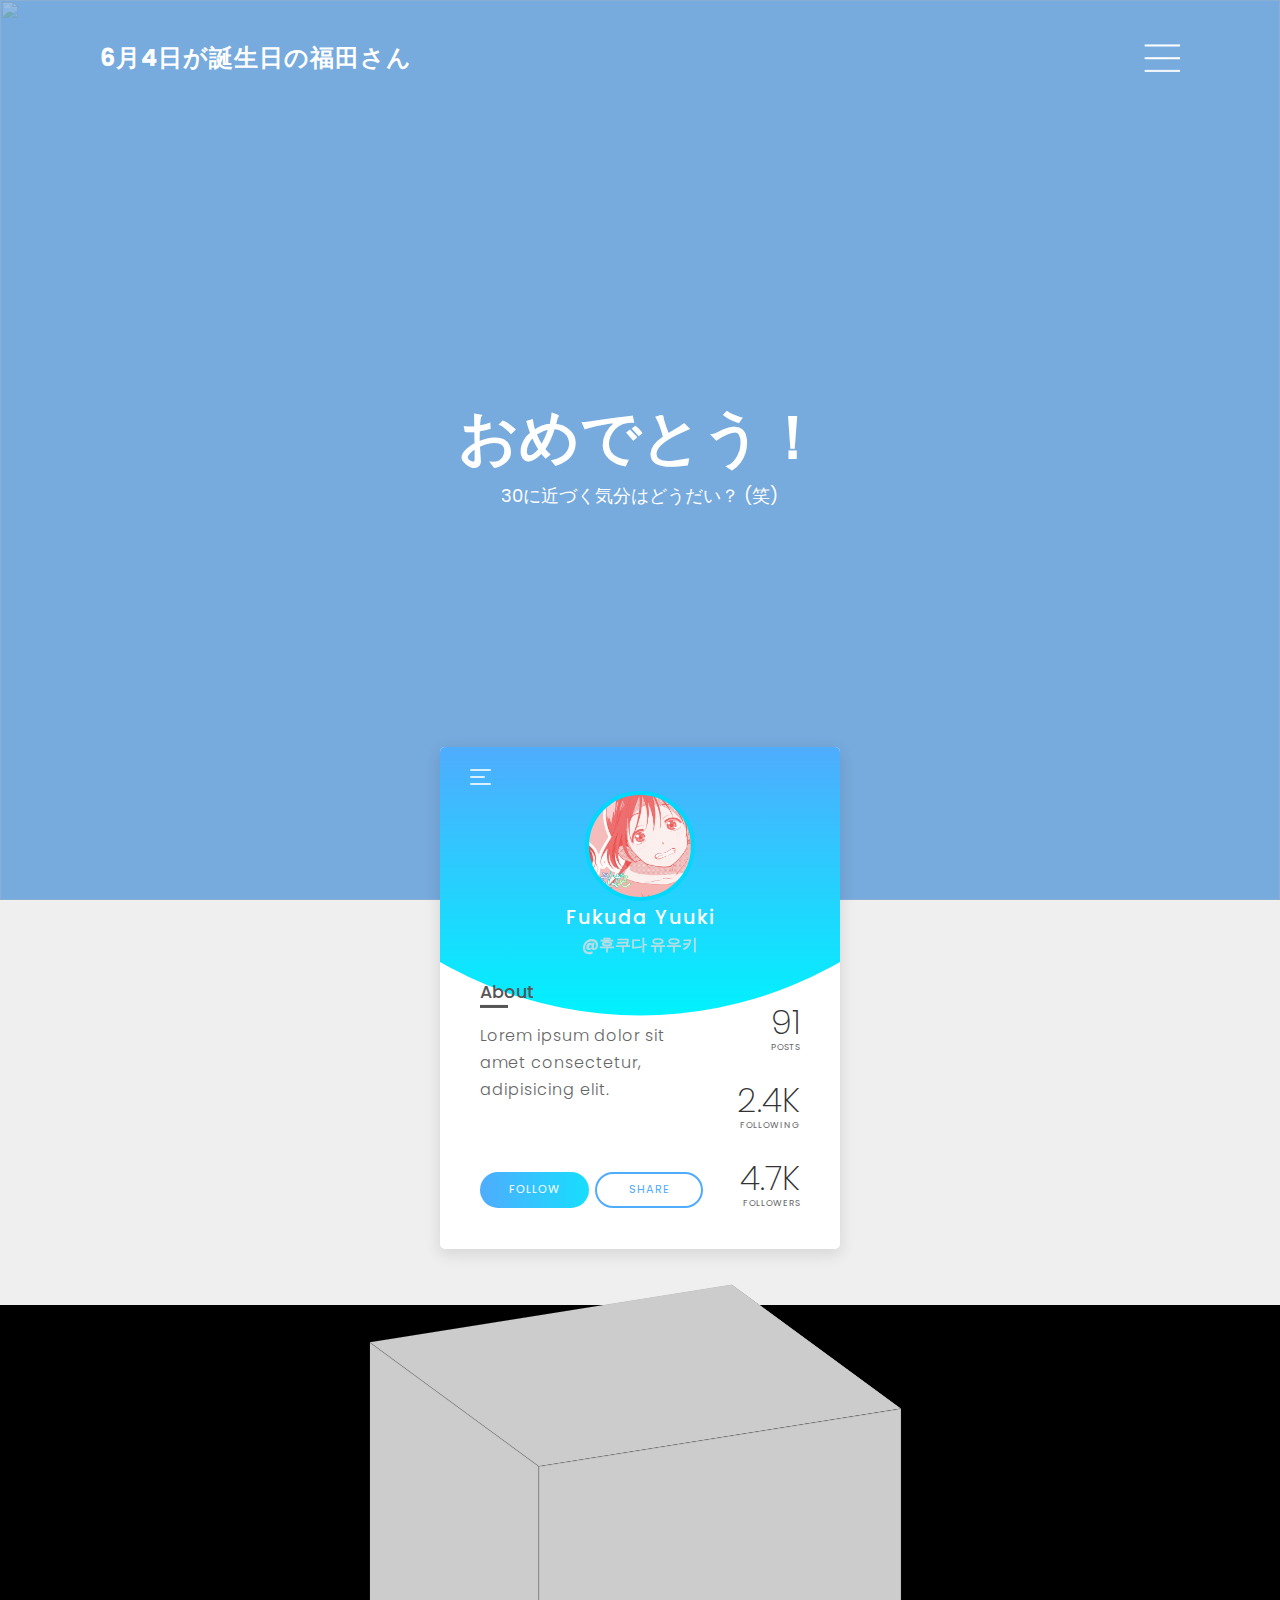
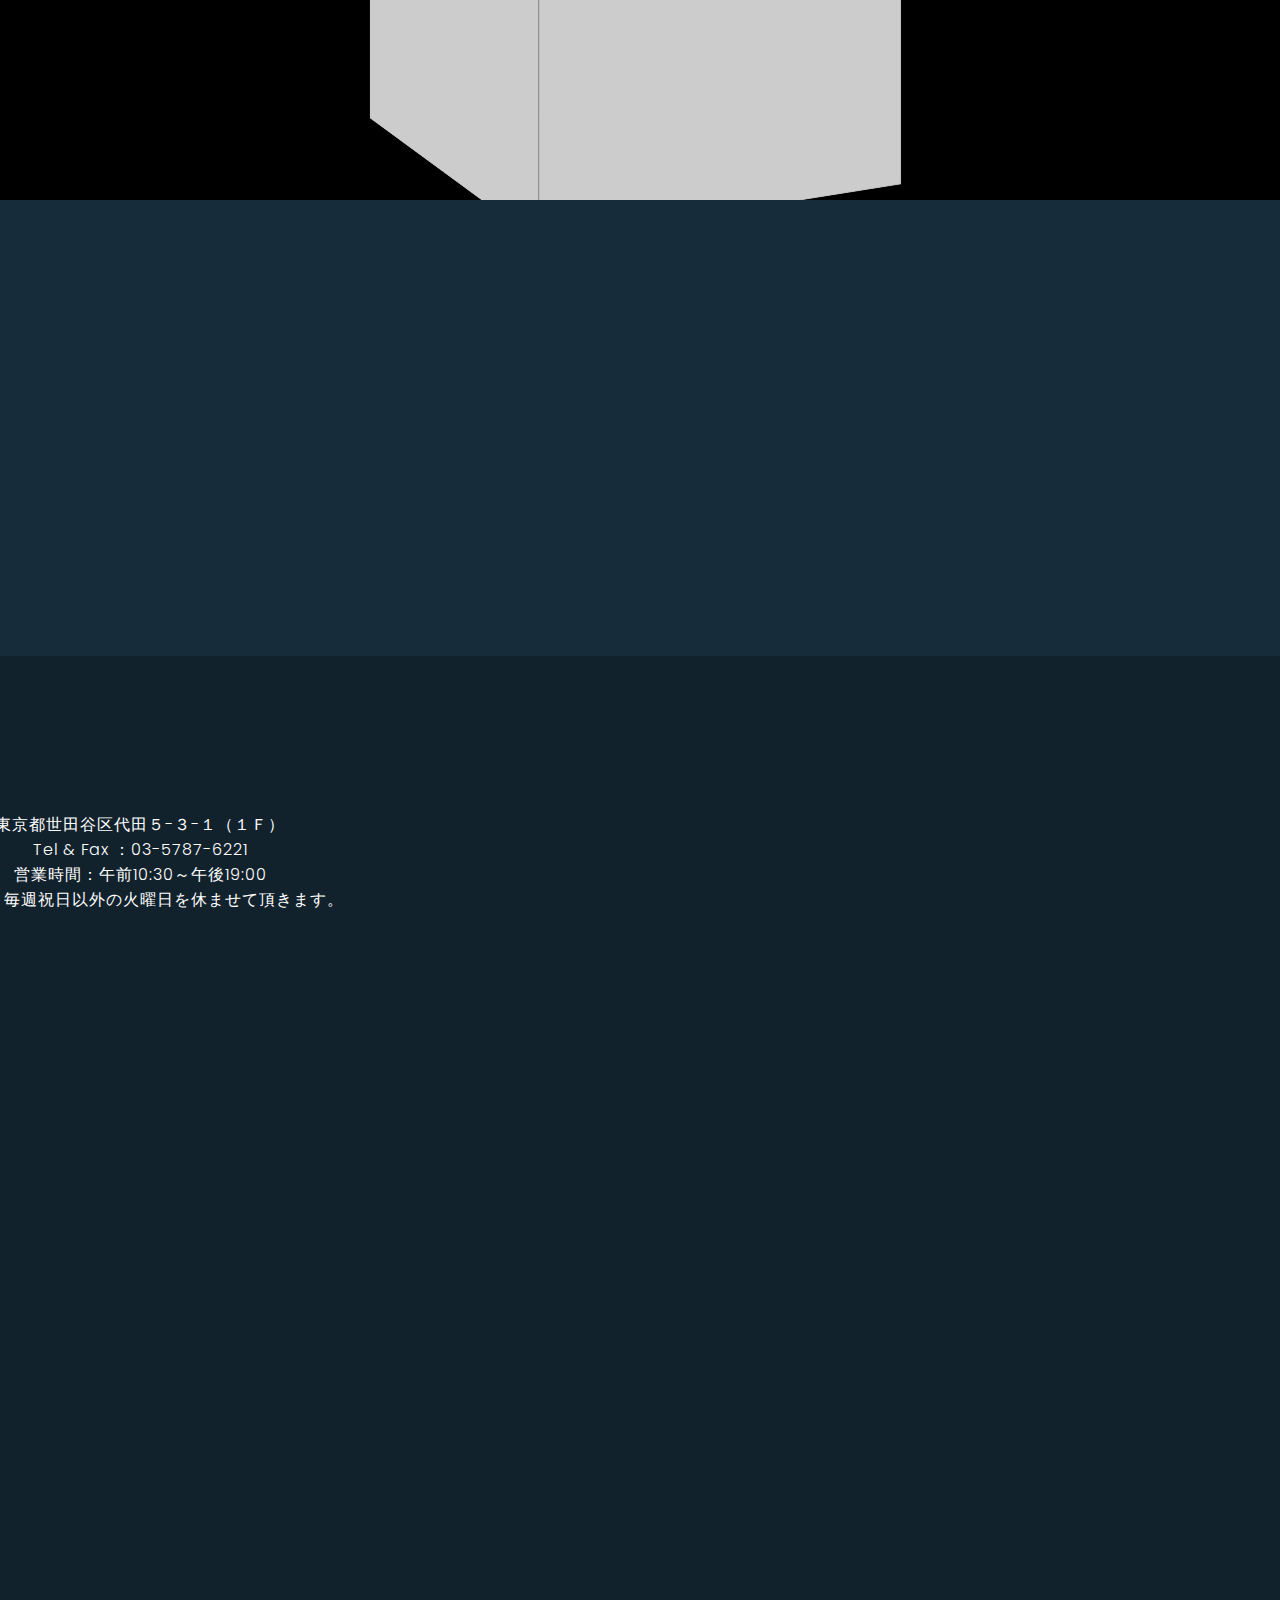
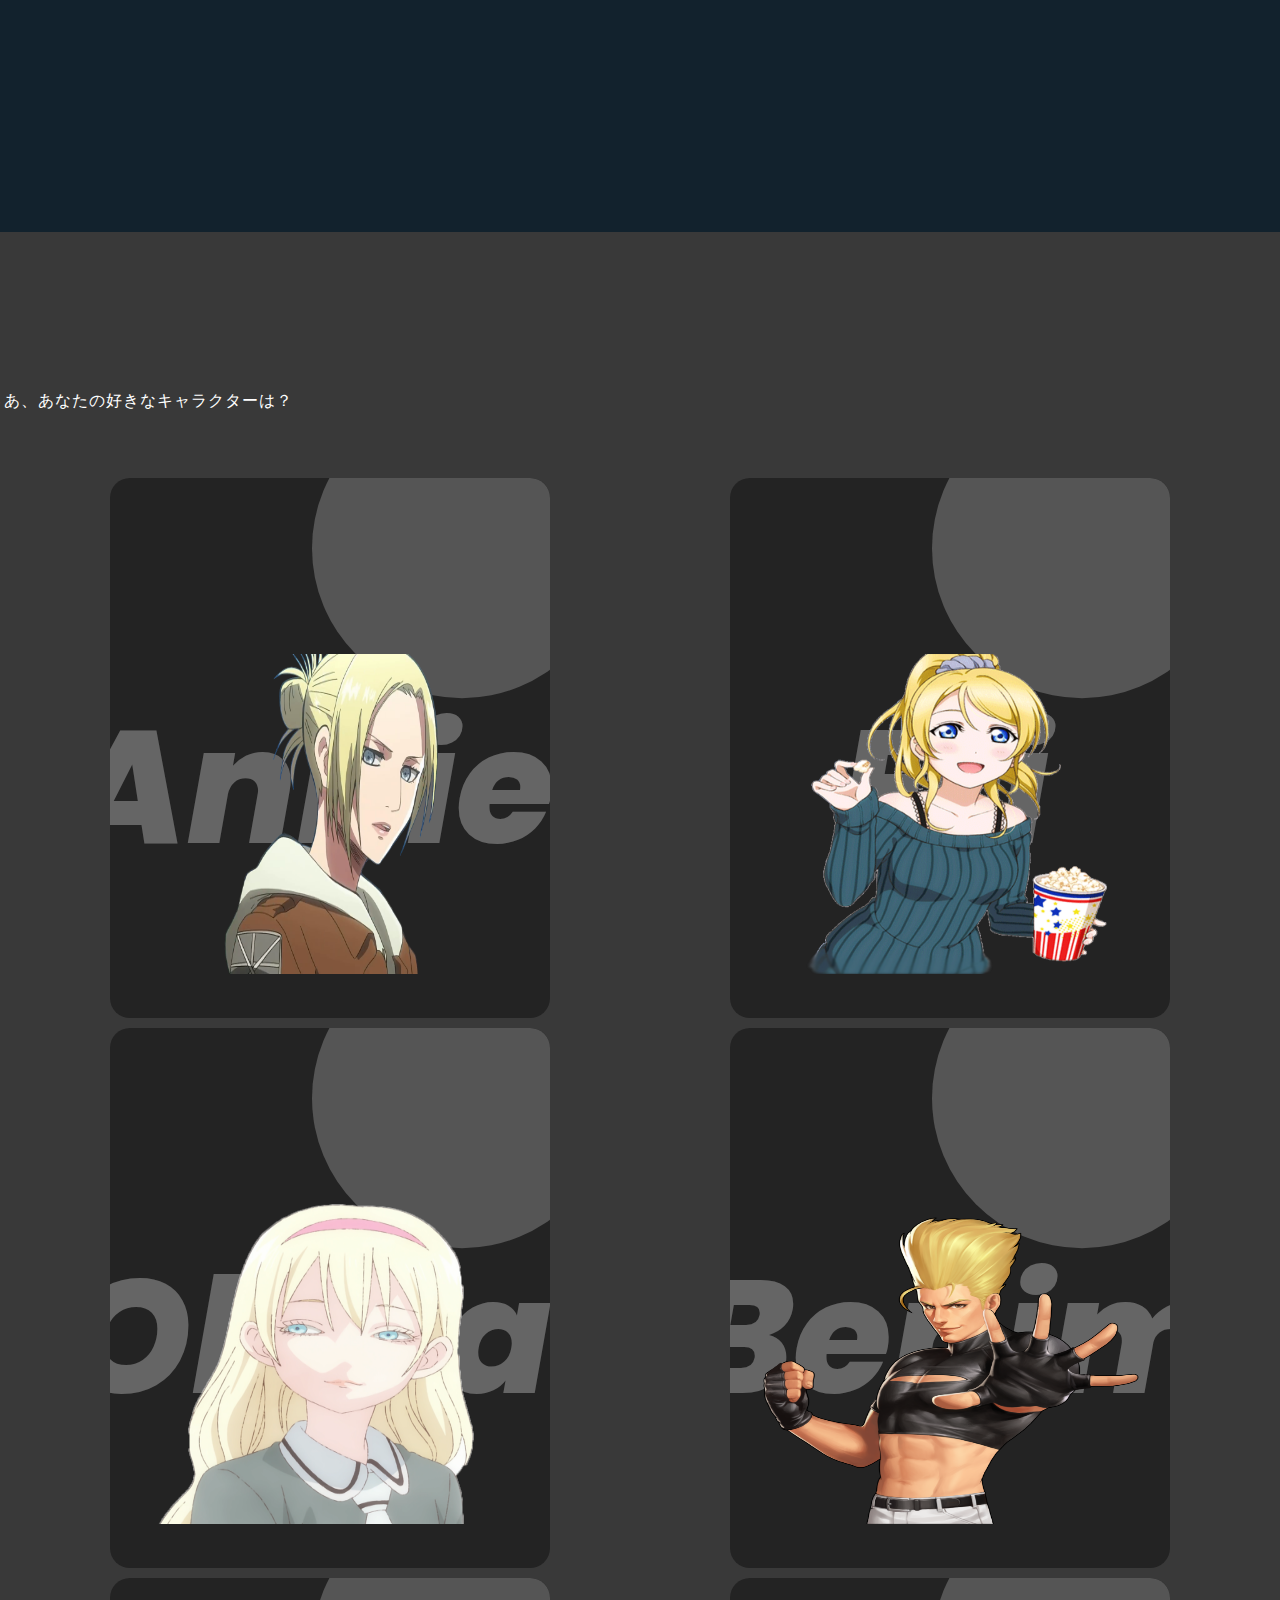
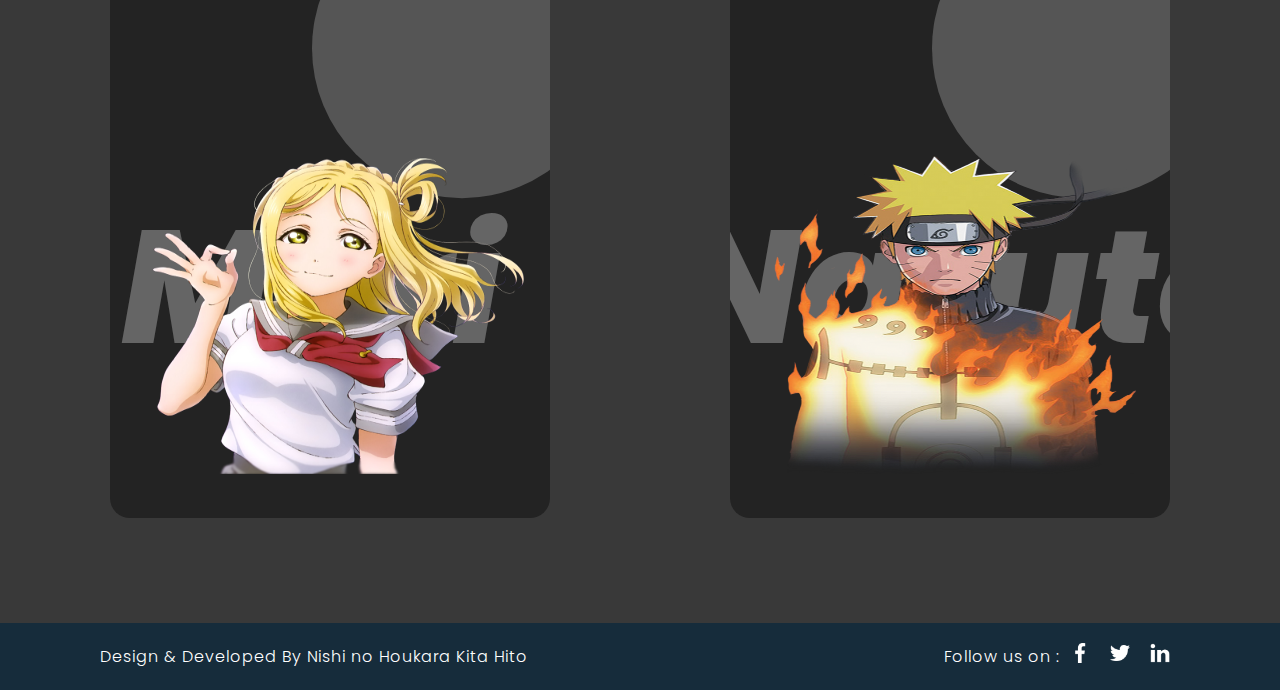
==== commit bbbecb54: "video1" ====
--- a/index.html
+++ b/index.html
@@ -28,6 +28,106 @@
             </p>
         </div>
     </div>
+
+
+
+    <section class="profile">
+        
+        <div class="modal">
+            <img src="img/profile.png" alt="">
+            <div class="close"></div>
+        </div>
+        
+        
+        <div class="container">
+            <div class="card">
+                <div class="header">
+                    
+                    <div class="hamburger-menu">
+                        <div class="center"></div>
+                    </div>
+                    
+                    <a href="#" class="mail">
+                        <i class="far fa-envelope"></i>
+                    </a>
+
+                    <div class="main">
+                        <div class="image">
+                            <div class="hover">
+                                <i class="fas fa-camera fa-2x"></i>
+                            </div>
+                        </div>
+                        <h3 class="name">Fukuda Yuuki</h3>
+                        <h3 class="sub-name">@후쿠다 유우키</h3>
+                    </div>
+
+                </div>
+
+                <div class="content">
+                    <div class="left"> 
+                        <div class="about-container">
+                            <h3 class="title">About</h3>
+                            <p class="text">
+                                Lorem ipsum dolor sit amet consectetur, adipisicing elit.
+                            </p>
+                        </div>
+                        <div class="icons-container">
+                            <a href="#" class="icon">
+                                <i class="fab fa-facebook"></i>
+                            </a>
+                            <a href="#" class="icon">
+                                <i class="fab fa-instagram"></i>
+                            </a>
+                            <a href="#" class="icon">
+                                <i class="fab fa-google-plus-g"></i>
+                            </a>
+                            <a href="#" class="icon">
+                                <i class="fab fa-twitter"></i>
+                            </a>
+                        </div>
+                        <div class="buttons-wrap">
+                            <div class="follow-wrap">
+                                <a href="#" class="follow">Follow</a>
+                            </div>
+                            <div class="share-wrap">
+                                <a href="#" class="share">Share</a>
+                            </div>
+                        </div>
+                    </div>
+                    
+                    <div class="right"> 
+                        <div>
+                            <h3 class="number">91</h3>
+                            <h3 class="number-title">Posts</h3>
+                        </div>
+                        <div>
+                            <h3 class="number">2.4K</h3>
+                            <h3 class="number-title">Following</h3>
+                        </div>
+                        <div>
+                            <h3 class="number">4.7K</h3>
+                            <h3 class="number-title">Followers</h3>
+                        </div>
+                    </div>
+                </div>
+            </div>
+        </div>
+        <script src="js/app.js"></script>
+    
+    </section>
+
+    <section class="cube">
+        <video src="img/intro_back_movie.mp4" autoplay muted loop type="mp4"></video>
+        <div class="box">
+            <div>
+                <span> <video src="img/intro_back_movie.mp4" autoplay muted loop type="mp4"></video> </span>
+                <span> <video src="img/intro_back_movie.mp4" autoplay muted loop type="mp4"></video> </span>
+                <span> <video src="img/intro_back_movie.mp4" autoplay muted loop type="mp4"></video> </span>
+            </div>
+        </div>
+    </section>
+
+
 
     <!-- About -->
     <section class="about">
@@ -317,7 +417,7 @@
     </section>
     -->
 
-    <!-- Contant -->
+    <!-- Contant 
     <section class="contact">
         <div data-center-center="opacity:1;left:0;" data-0-bottom="opacity:0;left:-400px;">
             <h2 class="heading"> Contact us </h2>
@@ -331,6 +431,7 @@
             </p>
         </div>
     </section>
+    -->
 
     <!--
     <section class="about">
@@ -357,95 +458,12 @@
     </section>
     -->
 
-    <section class="profile">
-        
-        <div class="modal">
-            <img src="img/profile.png" alt="">
-            <div class="close"></div>
-        </div>
-        
-        
-        <div class="container">
-            <div class="card">
-                <div class="header">
-                    
-                    <div class="hamburger-menu">
-                        <div class="center"></div>
-                    </div>
-                    
-                    <a href="#" class="mail">
-                        <i class="far fa-envelope"></i>
-                    </a>
-
-                    <div class="main">
-                        <div class="image">
-                            <div class="hover">
-                                <i class="fas fa-camera fa-2x"></i>
-                            </div>
-                        </div>
-                        <h3 class="name">Fukuda Yuuki</h3>
-                        <h3 class="sub-name">@syakaijin</h3>
-                    </div>
-
-                </div>
-
-                <div class="content">
-                    <div class="left"> 
-                        <div class="about-container">
-                            <h3 class="title">About</h3>
-                            <p class="text">
-                                Lorem ipsum dolor sit amet consectetur, adipisicing elit.
-                            </p>
-                        </div>
-                        <div class="icons-container">
-                            <a href="#" class="icon">
-                                <i class="fab fa-facebook"></i>
-                            </a>
-                            <a href="#" class="icon">
-                                <i class="fab fa-instagram"></i>
-                            </a>
-                            <a href="#" class="icon">
-                                <i class="fab fa-google-plus-g"></i>
-                            </a>
-                            <a href="#" class="icon">
-                                <i class="fab fa-twitter"></i>
-                            </a>
-                        </div>
-                        <div class="buttons-wrap">
-                            <div class="follow-wrap">
-                                <a href="#" class="follow">Follow</a>
-                            </div>
-                            <div class="share-wrap">
-                                <a href="#" class="share">Share</a>
-                            </div>
-                        </div>
-                    </div>
-                    
-                    <div class="right"> 
-                        <div>
-                            <h3 class="number">91</h3>
-                            <h3 class="number-title">Posts</h3>
-                        </div>
-                        <div>
-                            <h3 class="number">2.4K</h3>
-                            <h3 class="number-title">Following</h3>
-                        </div>
-                        <div>
-                            <h3 class="number">4.7K</h3>
-                            <h3 class="number-title">Followers</h3>
-                        </div>
-                    </div>
-                </div>
-            </div>
-        </div>
-        <script src="js/app.js"></script>
-    
-    </section>
+ 
 
 
     <!-- Footer -->
     <section class="footer">
-        <p class="text"> Design & Developed By 朱 池鎬</p>
+        <p class="text"> Design & Developed By Nishi no Houkara Kita Hito </p>
         <ul>
             <p class="text"> Follow us on : </p>
             <li> <a href="#"> <img src="img/facebook.png"> </a> </li>
--- a/css/styleIndex.css
+++ b/css/styleIndex.css
@@ -932,10 +932,10 @@
 
 
   /* xxx */
-
 .profile
 {
   background-color: #efefef;
+  height: 45vh;
 }
 
 .profile .container
@@ -955,6 +955,7 @@
   border-radius: 5px;
   box-shadow: 0 5px 15px 1px rgba(0, 0, 0, 0.1);
   overflow: hidden;
+  transform: translateY(-70%);
 }
 
 .profile .card:before
@@ -972,7 +973,7 @@
 .profile .card .header
 {
   position: relative;
-  height: 265px;
+  height: 205px;
 }
 
 .profile .card .header .mail
@@ -1047,7 +1048,7 @@
   position: absolute;
   width: 100%;
   height: 100%;
-  top: 0;
+  top: 25px;
   left: 0;
   display: flex;
   flex-direction: column;
@@ -1436,4 +1437,93 @@
     border-radius: 14.6px;
     font-size: 0.6rem;
   }
+}
+
+
+
+
+
+/* cube */
+.cube
+{
+  width: 100%;
+  height: 55vh;
+  position: relative;
+  background: #000;
+}
+
+.cube .box 
+{
+  position: absolute;
+  top: calc(50% - 200px);
+  left: calc(50% - 200px);
+  width: 400px;
+  height: 400px;
+  transform-style: preserve-3d;
+}
+
+.cube .box div
+{
+  position: absolute;
+  top: 0;
+  left: 0;
+  width: 100%;
+  height: 100%;
+  transform-style: preserve-3d;
+  transform: rotateX(-20deg) rotateY(25deg) translate3d(-75px, -50px, 150px);
+}
+
+.cube .box div span
+{
+  position: absolute;
+  top: 0;
+  left: 0;
+  display: block;
+  width: 100%;
+  height: 100%;
+  border: 1px solid rgba(0, 0, 0, .1);
+  background: #ccc;
+}
+
+.cube video
+{
+  position: absolute;
+  top: 0;
+  left: 0;
+  width: 100%;
+  height: 100%;
+  object-fit: cover;
+  filter: blur(20px);
+}
+
+.cube .box div span video
+{
+  position: absolute;
+  top: 0;
+  left: 0;
+  width: 100%;
+  height: 100%;
+  object-fit: cover;
+  filter: blur(0px);
+}
+
+.cube .box div span:nth-child(1)
+{
+  transform: rotateX(0deg) translate3d(0, 0, 200px);
+}
+
+.cube .box div span:nth-child(2)
+{
+  transform: rotateY(90deg) translate3d(0, 0, -200px);
+}
+
+.cube .box div span:nth-child(2) video
+{
+  transform: rotateY(180deg);
+}
+
+
+.cube .box div span:nth-child(3)
+{
+  transform: rotateX(90deg) translate3d(0, 0, 200px);
 }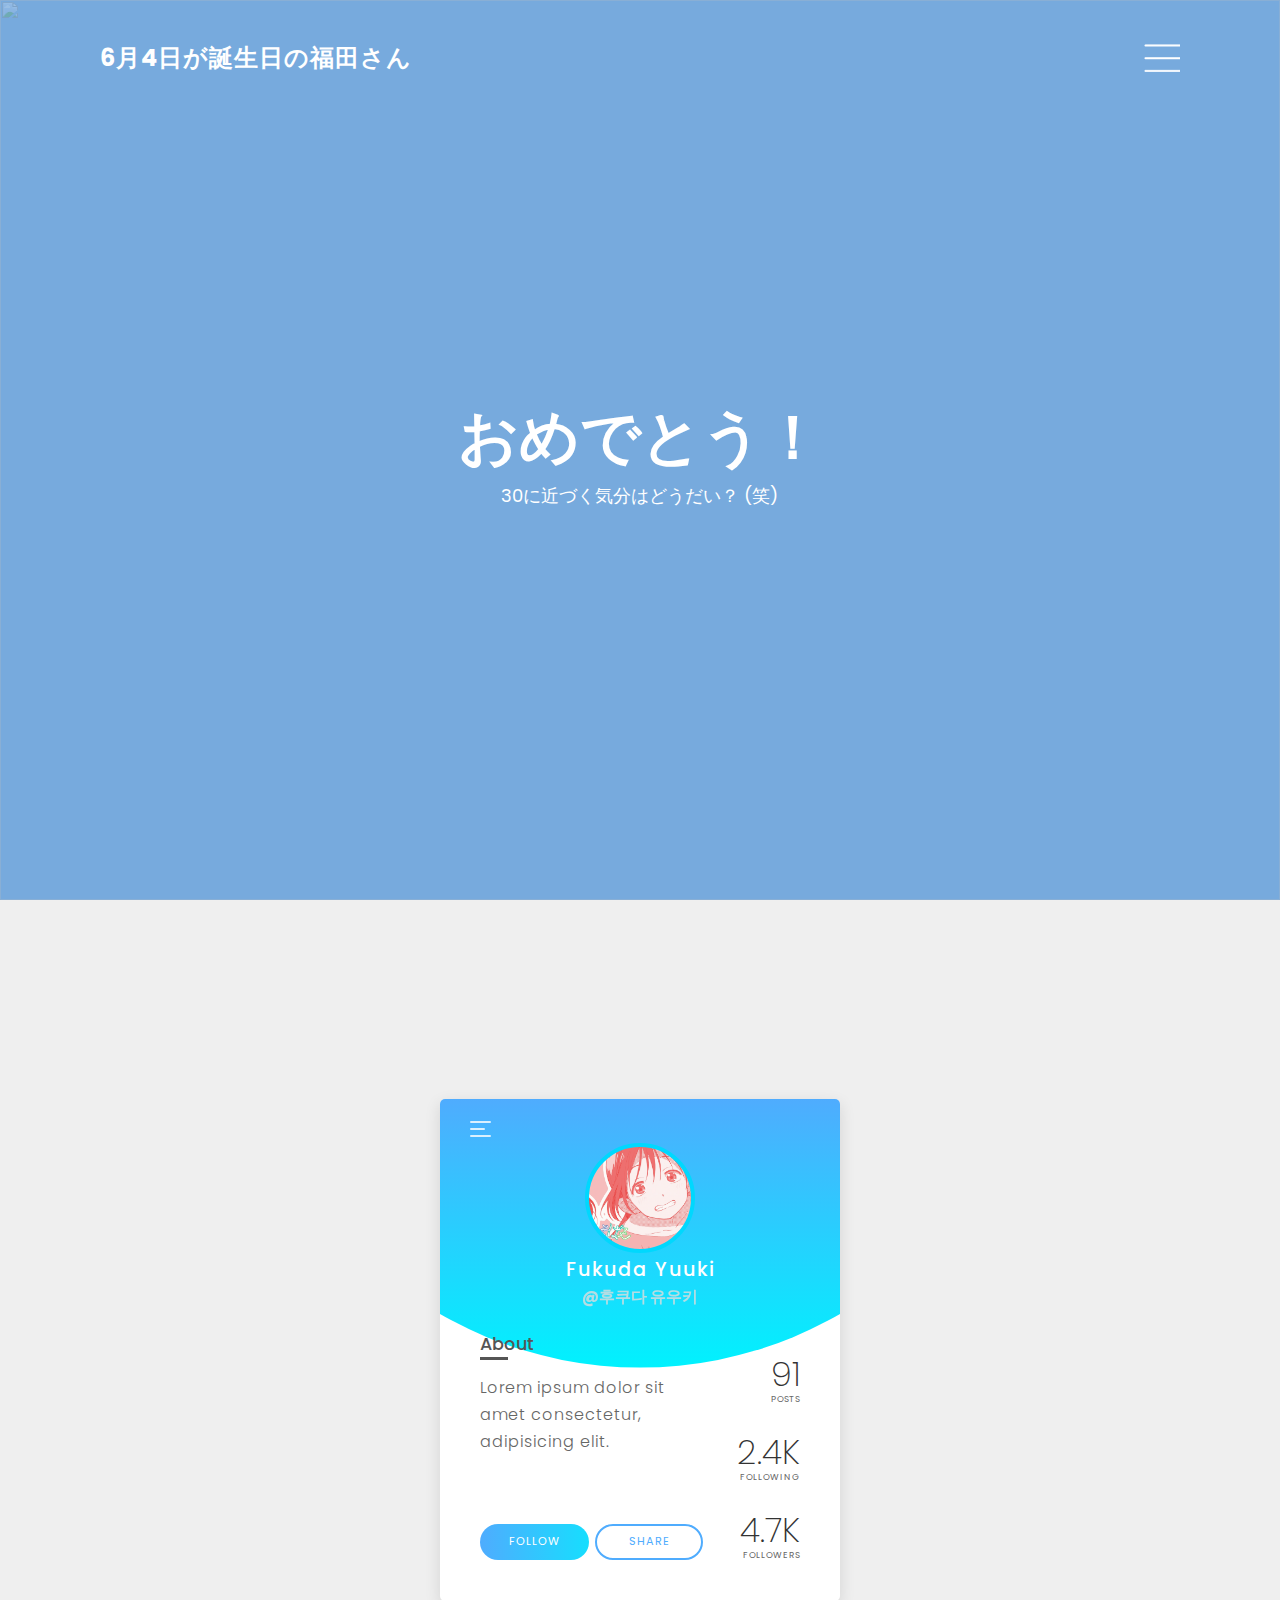
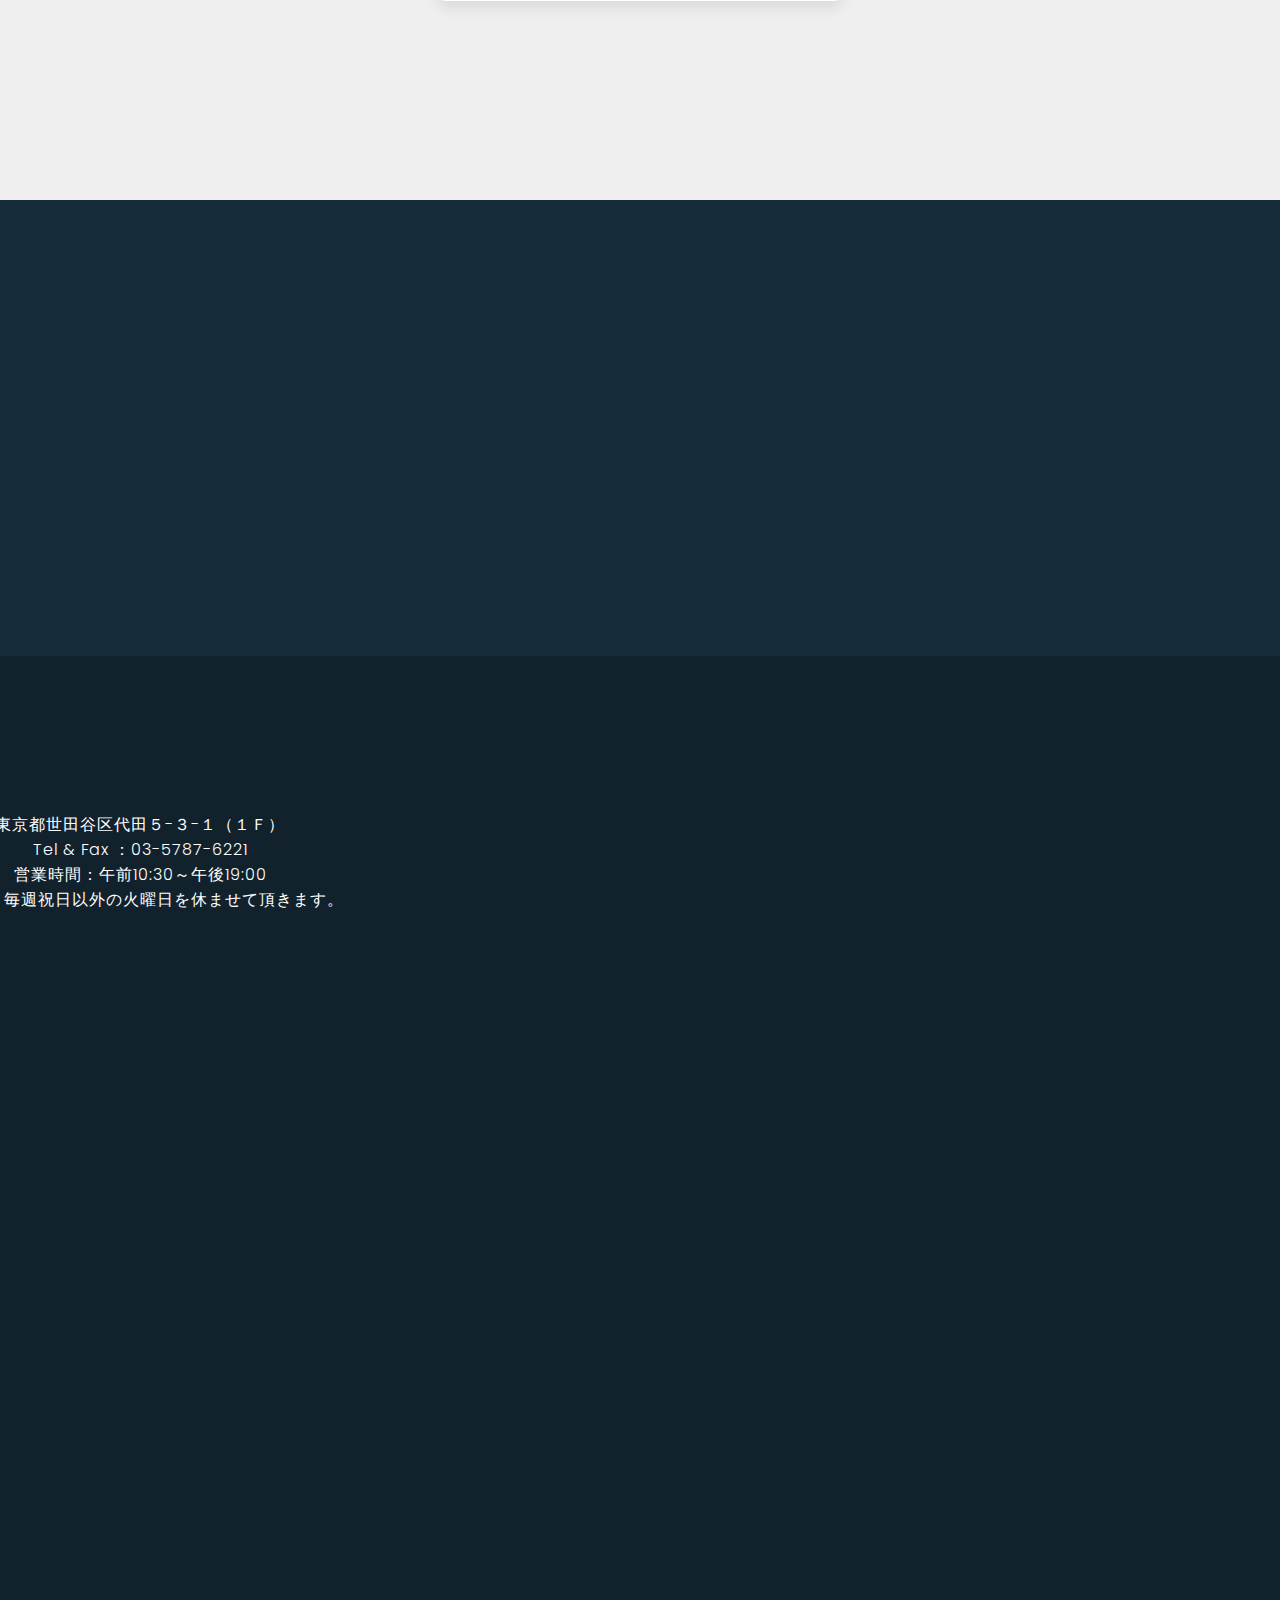
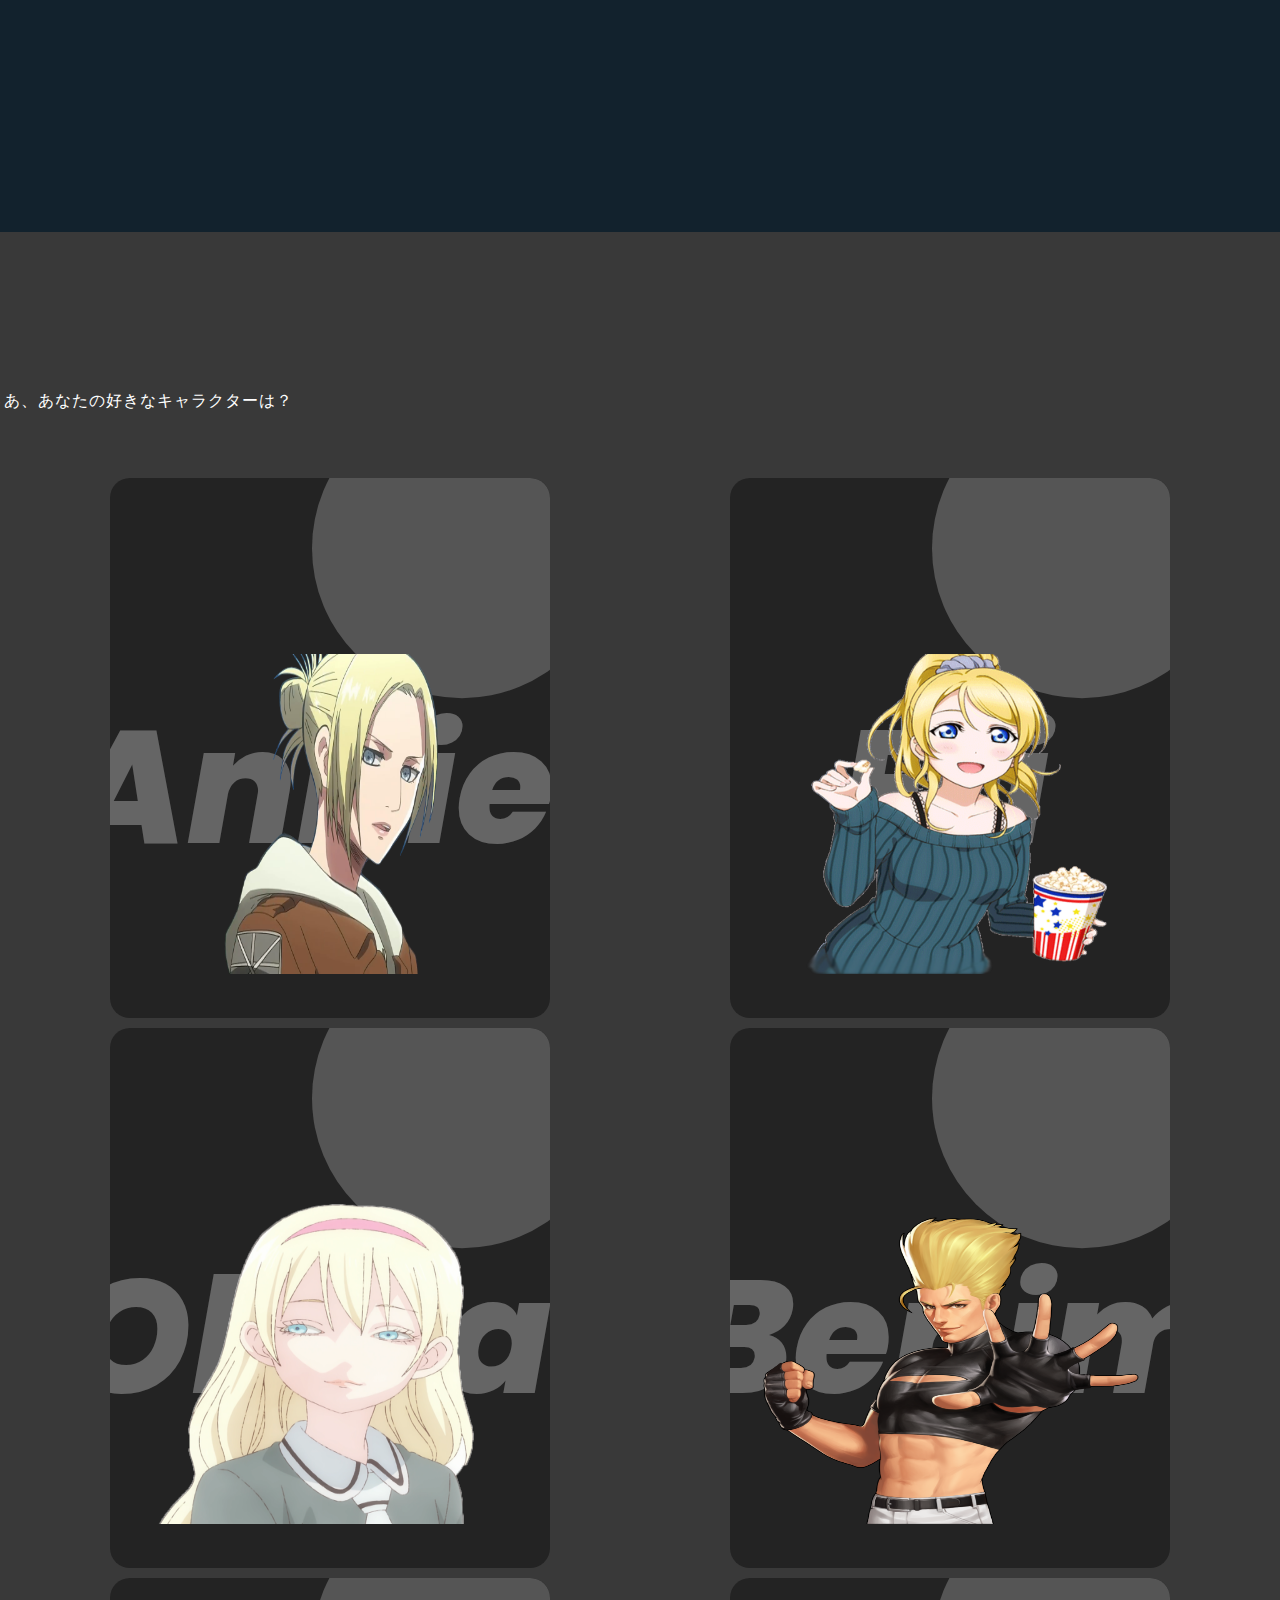
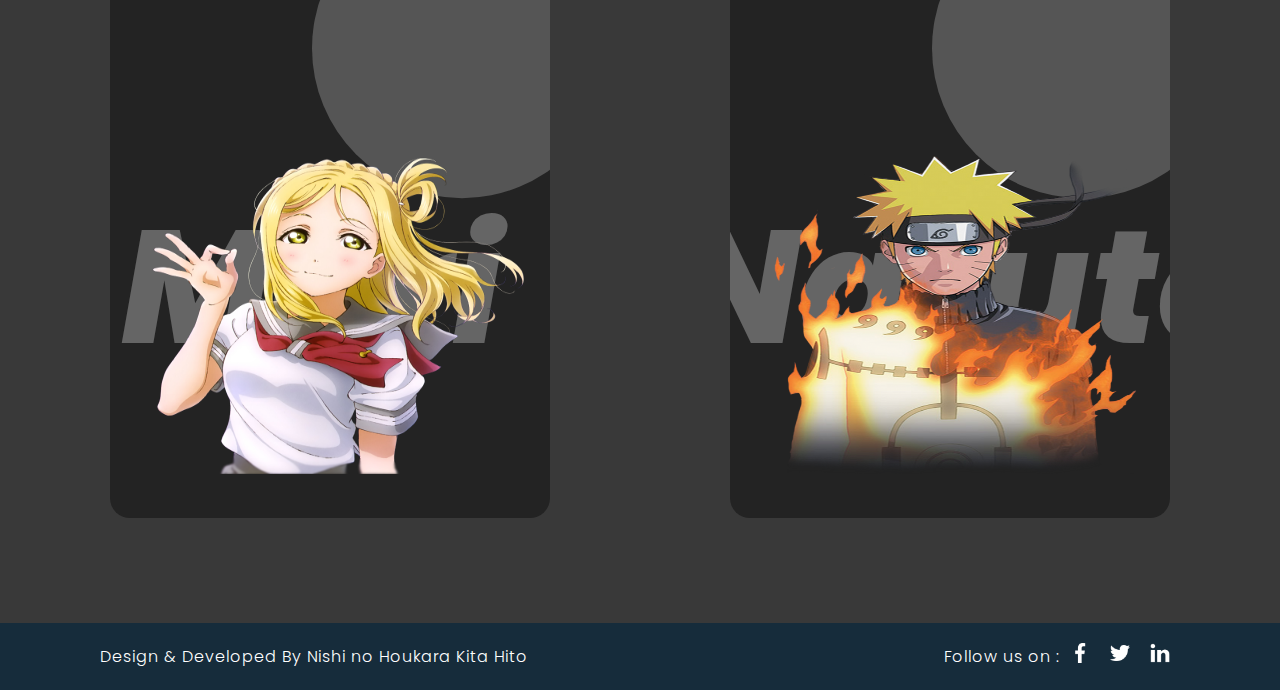
==== commit a7e84ddd: "no video" ====
--- a/index.html
+++ b/index.html
@@ -116,6 +116,7 @@
     
     </section>
 
+    <!--
     <section class="cube">
         <video src="img/intro_back_movie.mp4" autoplay muted loop type="mp4"></video>
         <div class="box">
@@ -126,7 +127,7 @@
             </div>
         </div>
     </section>
-
+    -->
 
 
     <!-- About -->
--- a/css/styleIndex.css
+++ b/css/styleIndex.css
@@ -935,7 +935,7 @@
 .profile
 {
   background-color: #efefef;
-  height: 45vh;
+  height: 100vh;
 }
 
 .profile .container
@@ -955,7 +955,7 @@
   border-radius: 5px;
   box-shadow: 0 5px 15px 1px rgba(0, 0, 0, 0.1);
   overflow: hidden;
-  transform: translateY(-70%);
+  /*transform: translateY(-70%);*/
 }
 
 .profile .card:before
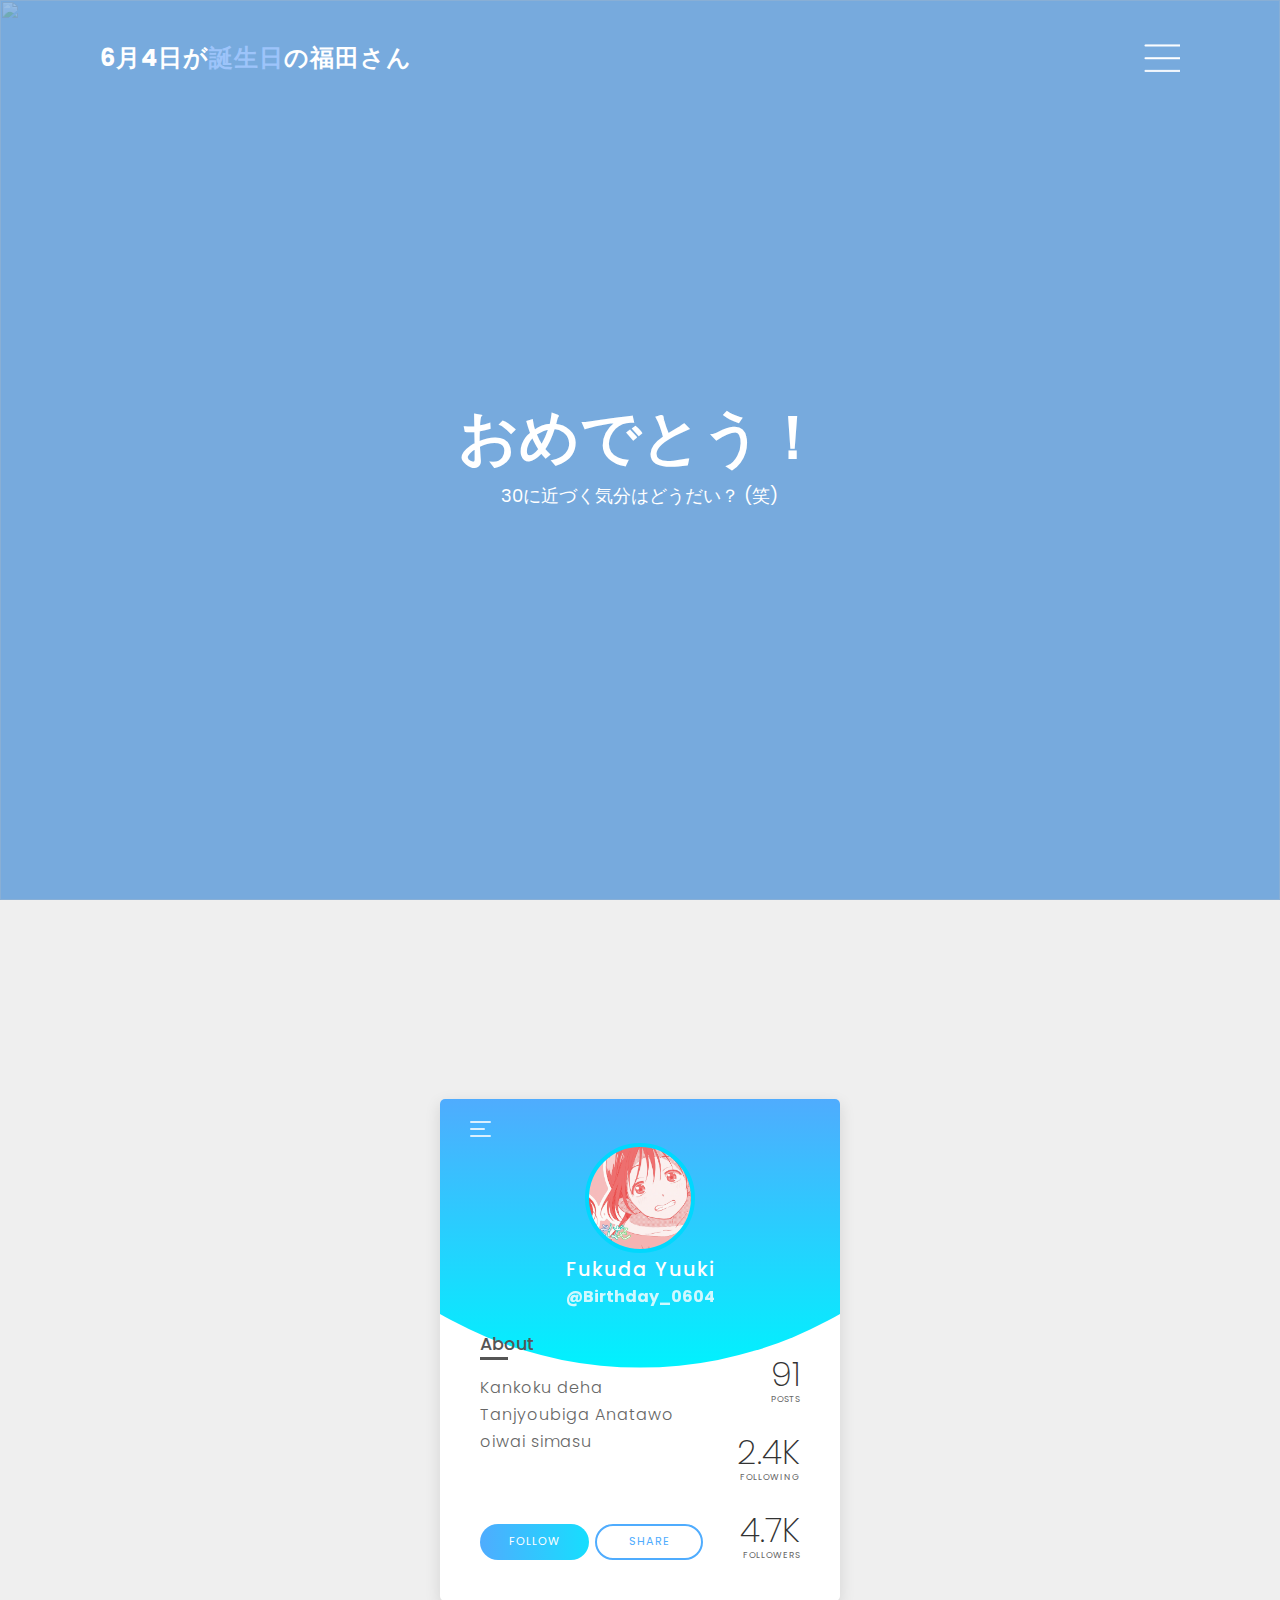
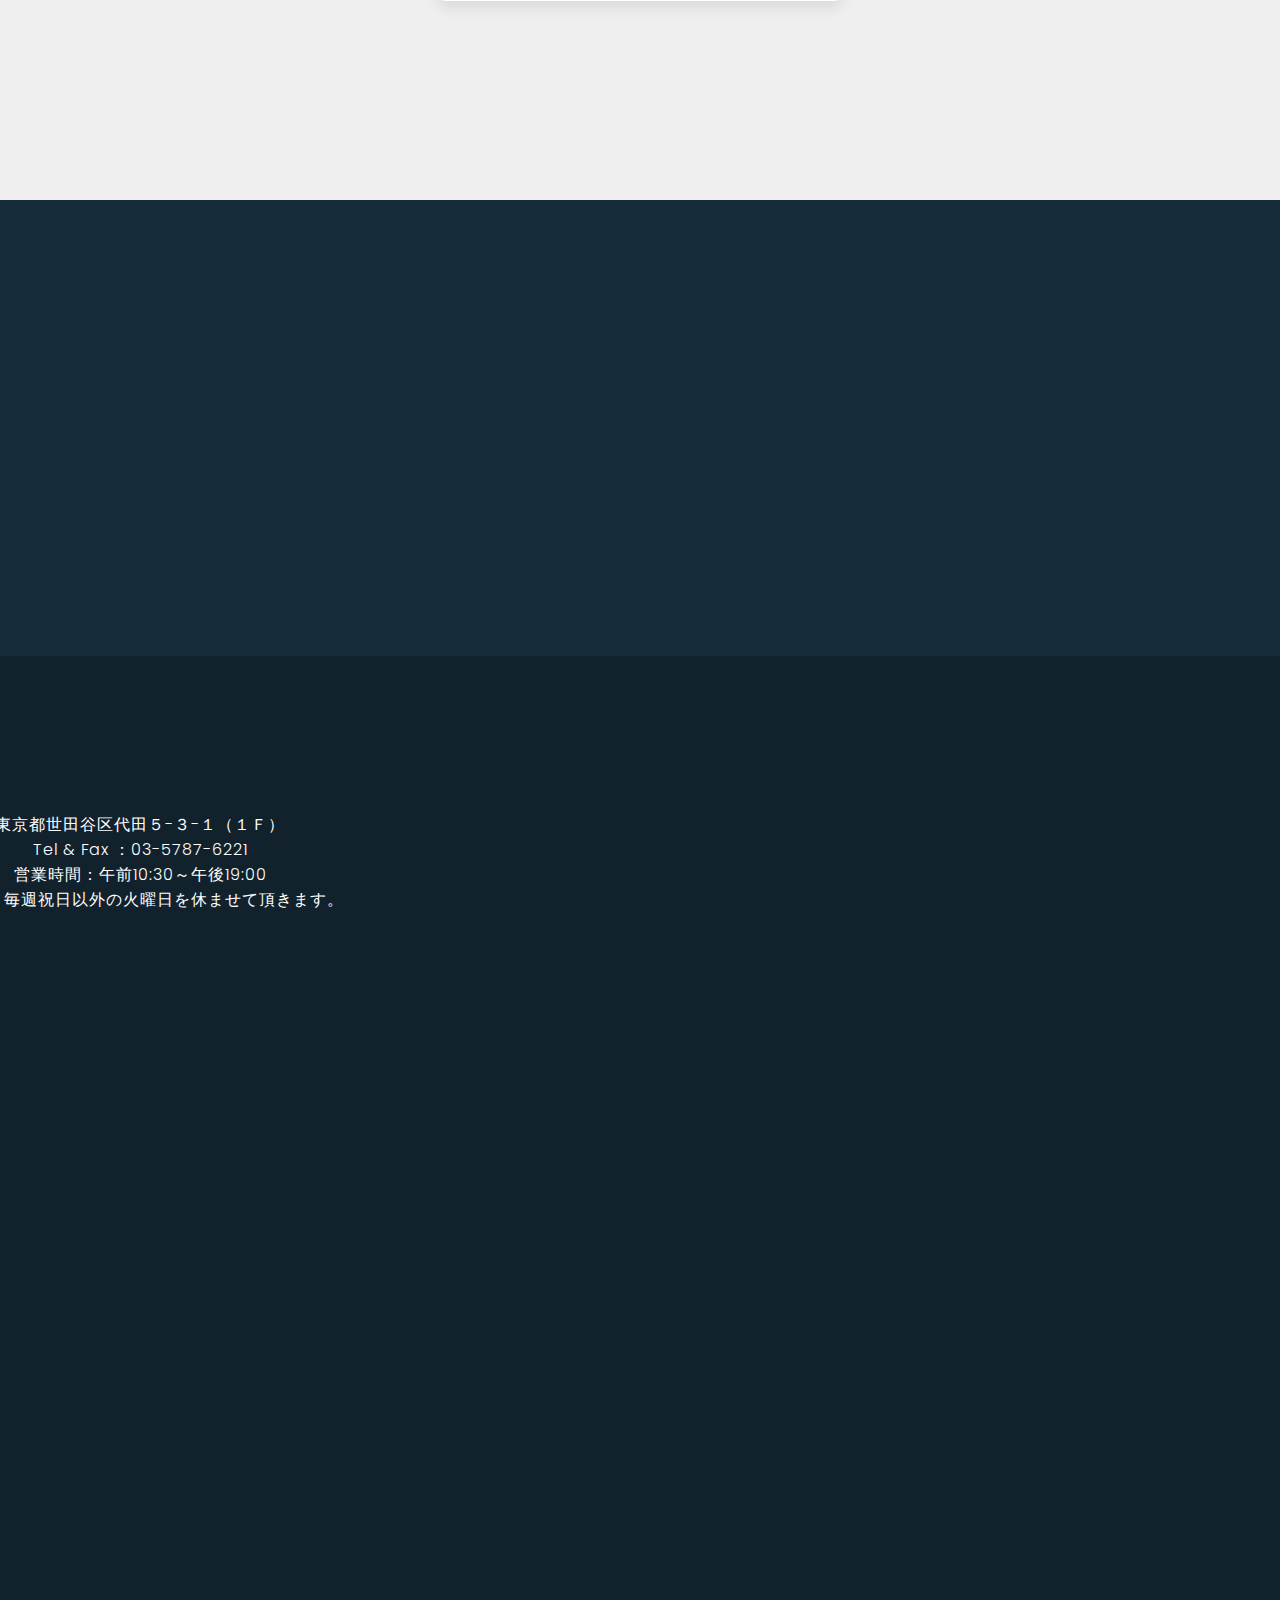
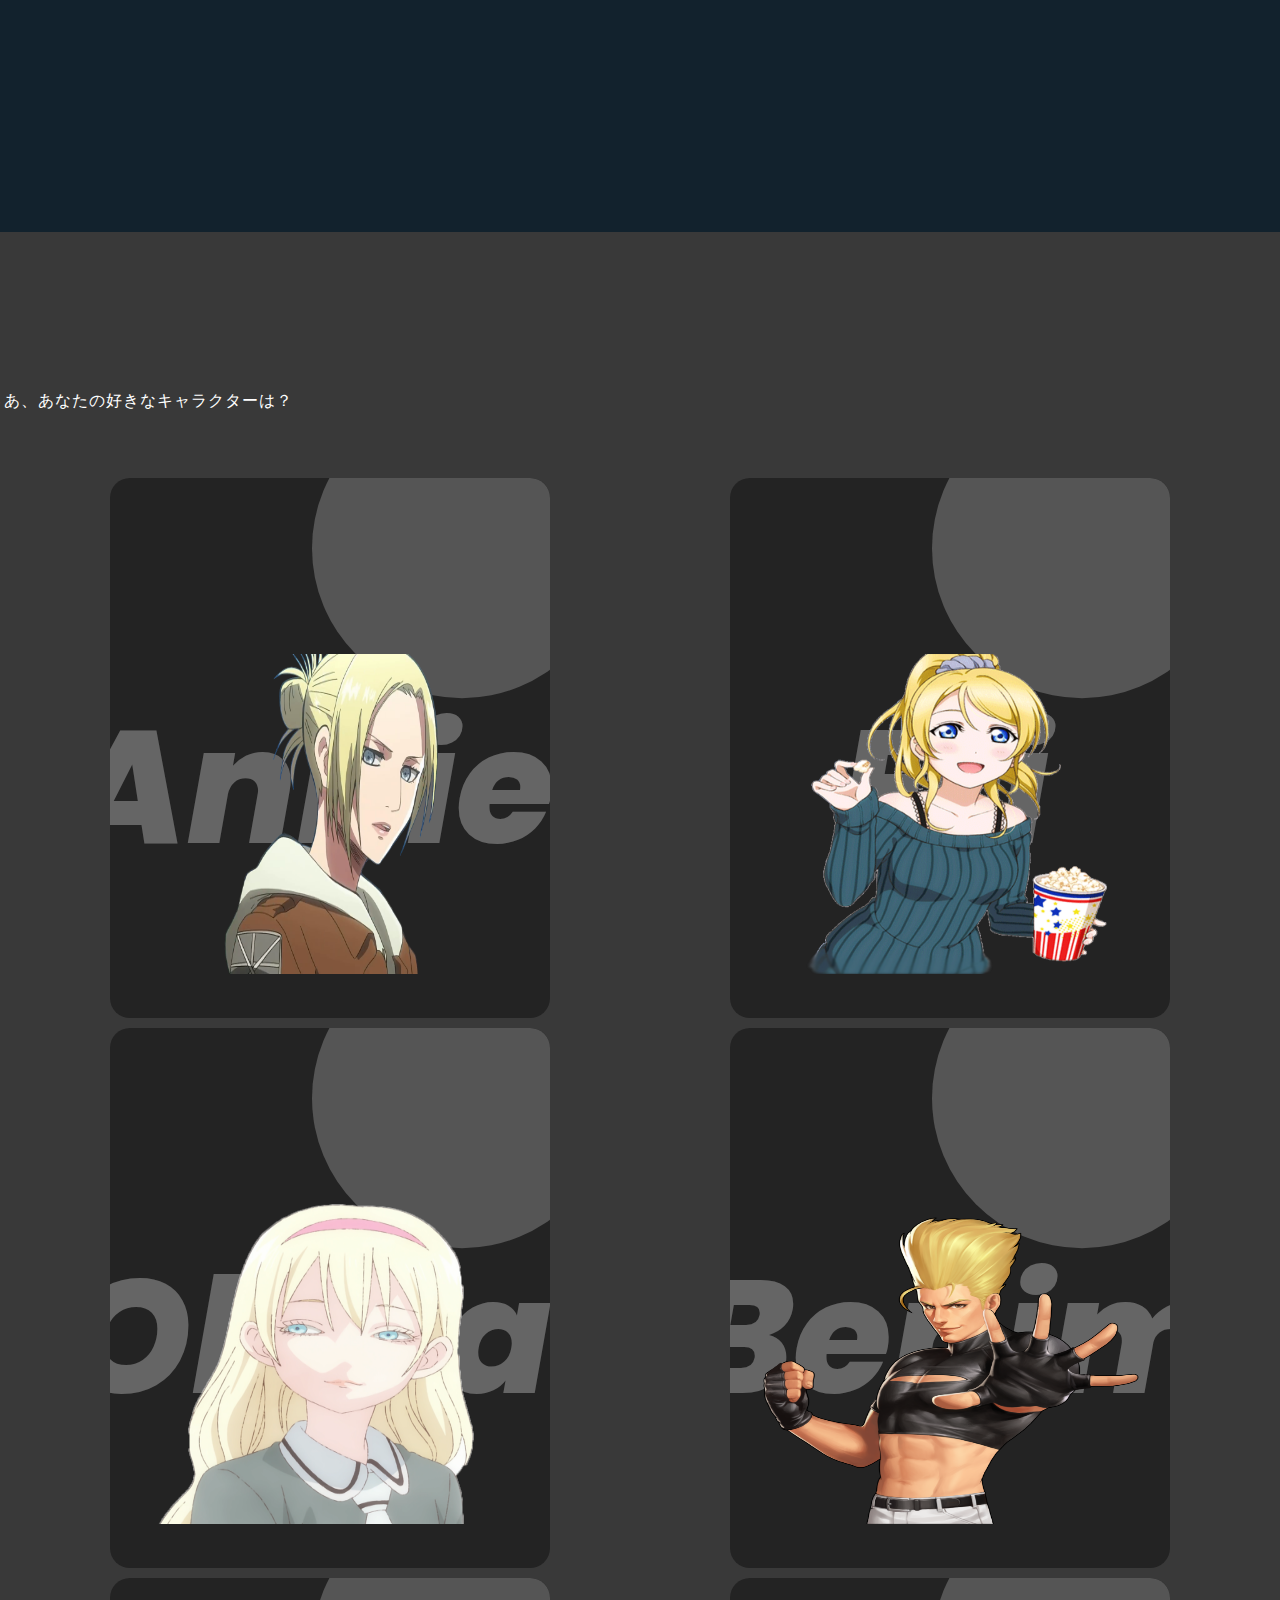
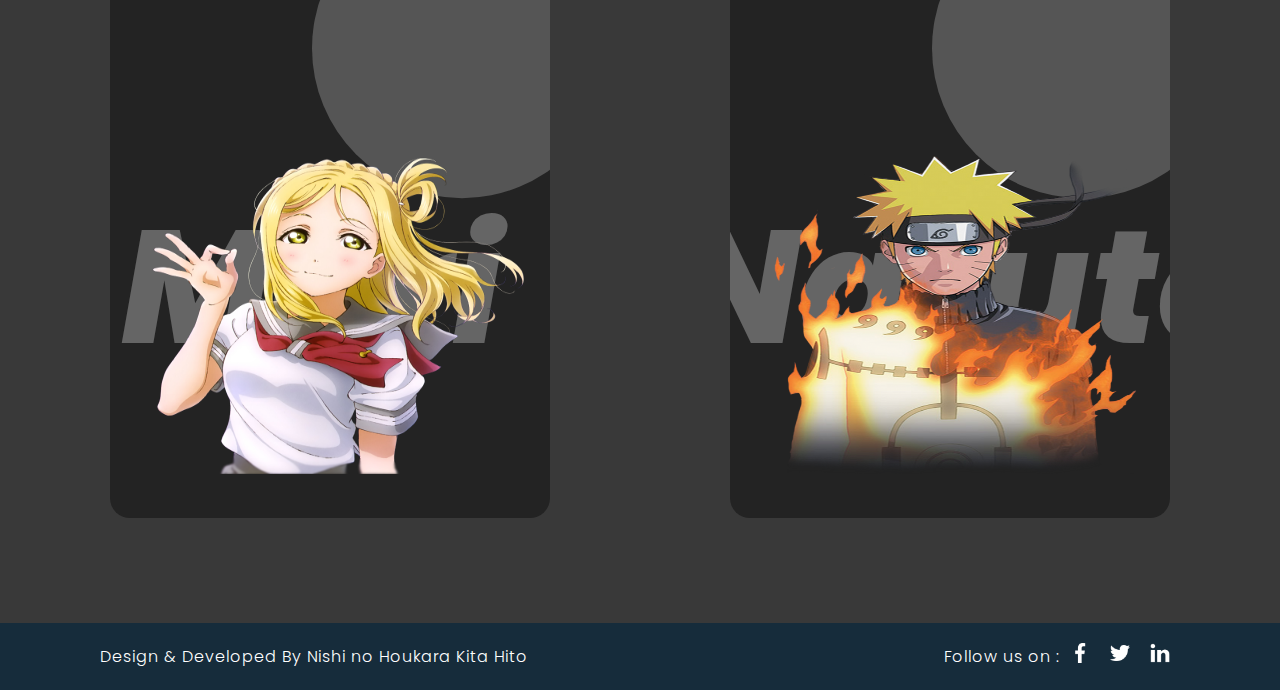
==== commit ac54ed9c: "mod1" ====
--- a/index.html
+++ b/index.html
@@ -17,7 +17,7 @@
     <!-- Banner -->
     <div class="banner">
         <header>
-            <a href="intro.html" class="logo"> 6月4日が<span>誕生日</span>の福田さん </a>
+            <a href="intro.html" class="logo"> 6月4日が<span class="spanpoint">誕生日</span>の福田さん </a>
             <div class="toggle"> </div>
         </header>
         <img src="img/index_1.jpg">
@@ -58,7 +58,7 @@
                             </div>
                         </div>
                         <h3 class="name">Fukuda Yuuki</h3>
-                        <h3 class="sub-name">@후쿠다 유우키</h3>
+                        <h3 class="sub-name">@Birthday_0604</h3>
                     </div>
 
                 </div>
@@ -68,7 +68,8 @@
                         <div class="about-container">
                             <h3 class="title">About</h3>
                             <p class="text">
-                                Lorem ipsum dolor sit amet consectetur, adipisicing elit.
+                                Kankoku deha Tanjyoubiga
+                                Anatawo oiwai simasu
                             </p>
                         </div>
                         <div class="icons-container">
--- a/css/styleIndex.css
+++ b/css/styleIndex.css
@@ -7,6 +7,11 @@
   box-sizing: border-box;
   position: relative;
   font-family: 'Poppins', sans-serif;
+}
+
+.spanpoint
+{
+  color: #9dc4fa;
 }
 
 
@@ -935,7 +940,6 @@
 .profile
 {
   background-color: #efefef;
-  height: 100vh;
 }
 
 .profile .container
@@ -1109,7 +1113,7 @@
 {
   font-size: 1rem;
   opacity: 0.8;
-  color: #ddd;
+  color: #fff;
 }
 
 .card .content
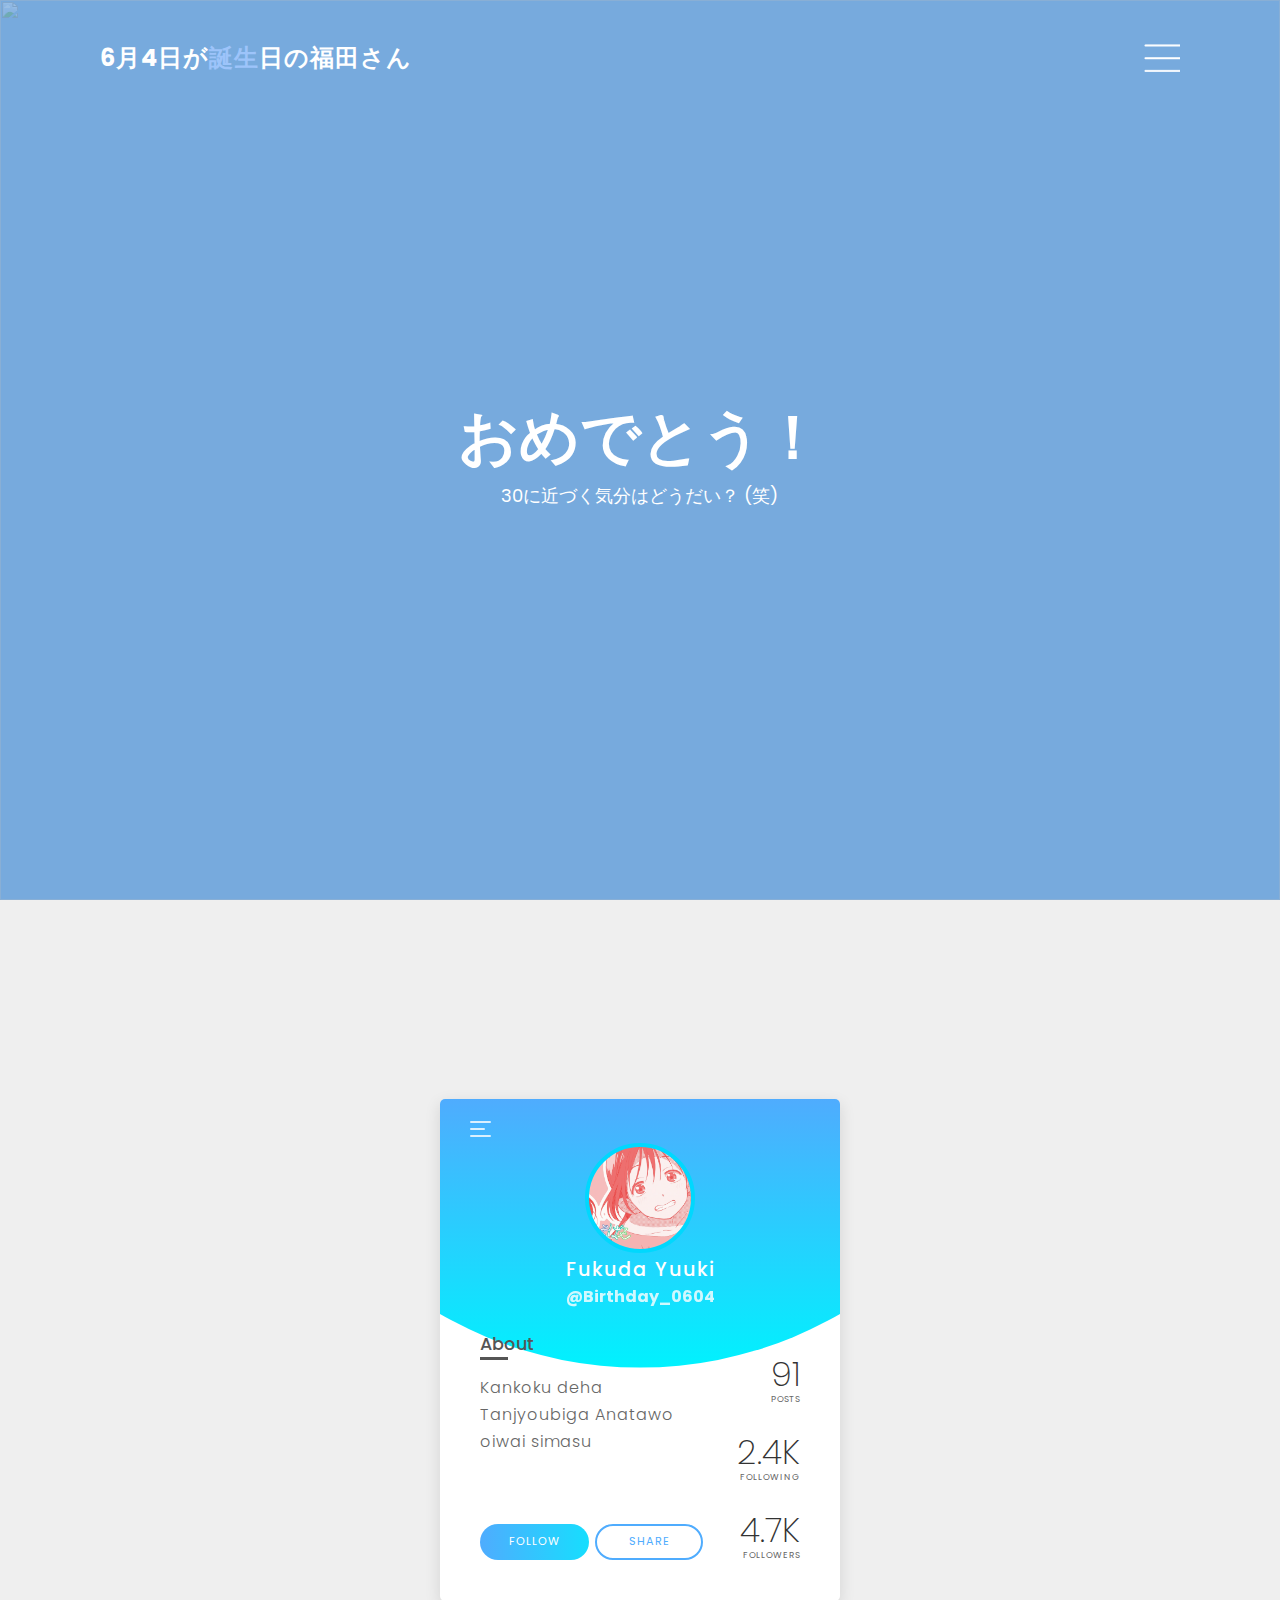
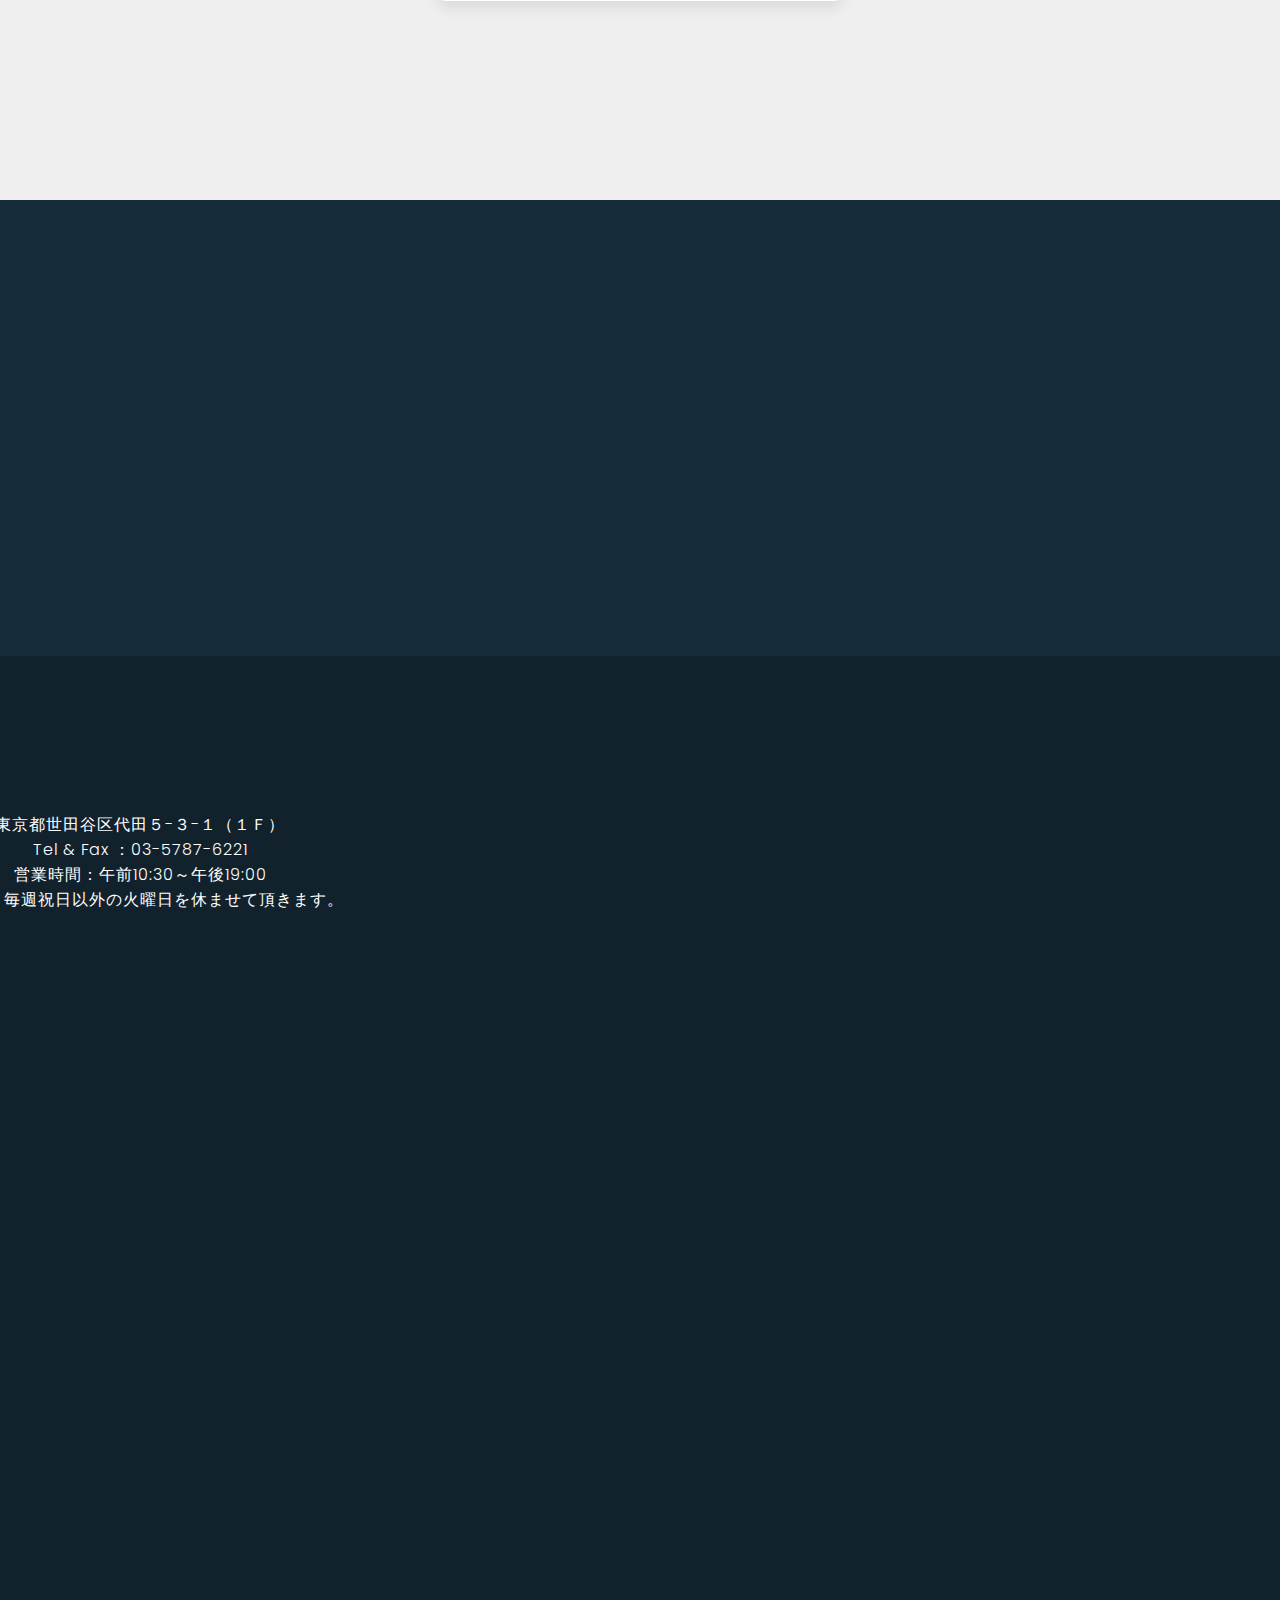
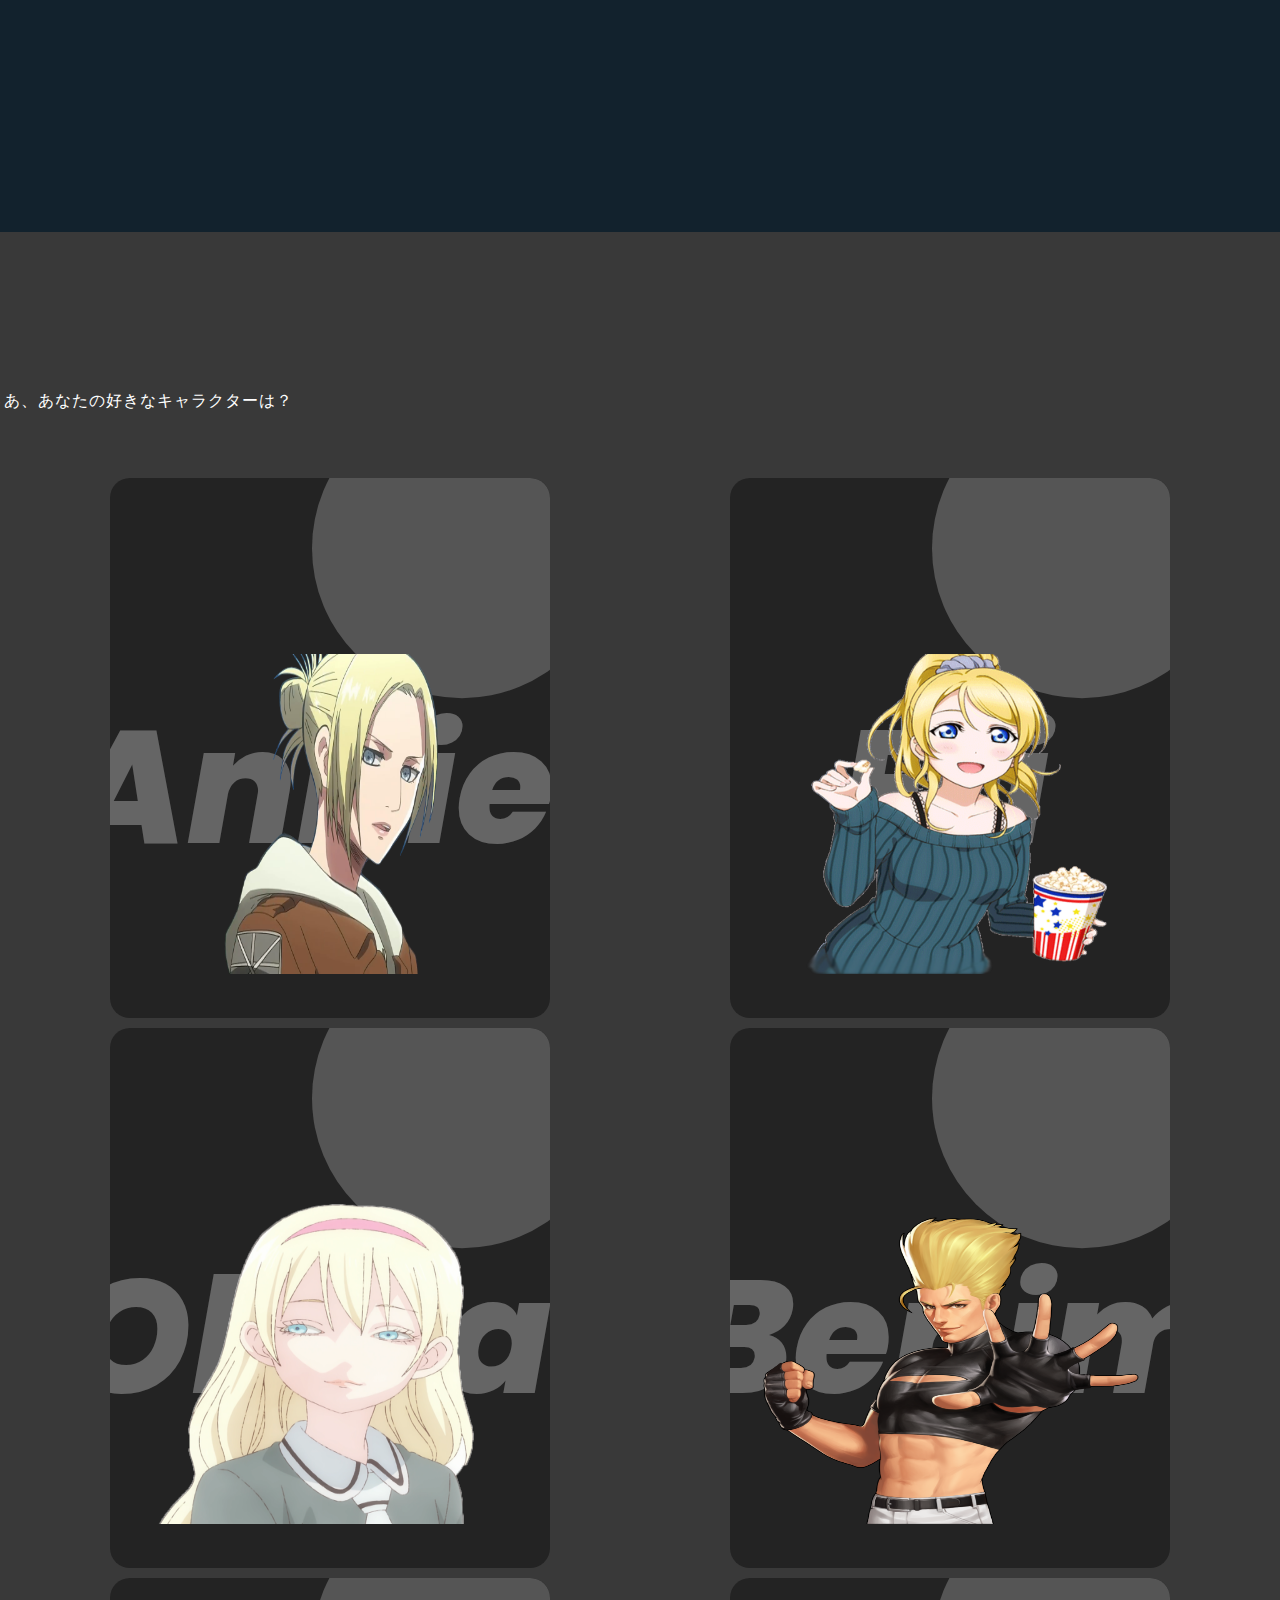
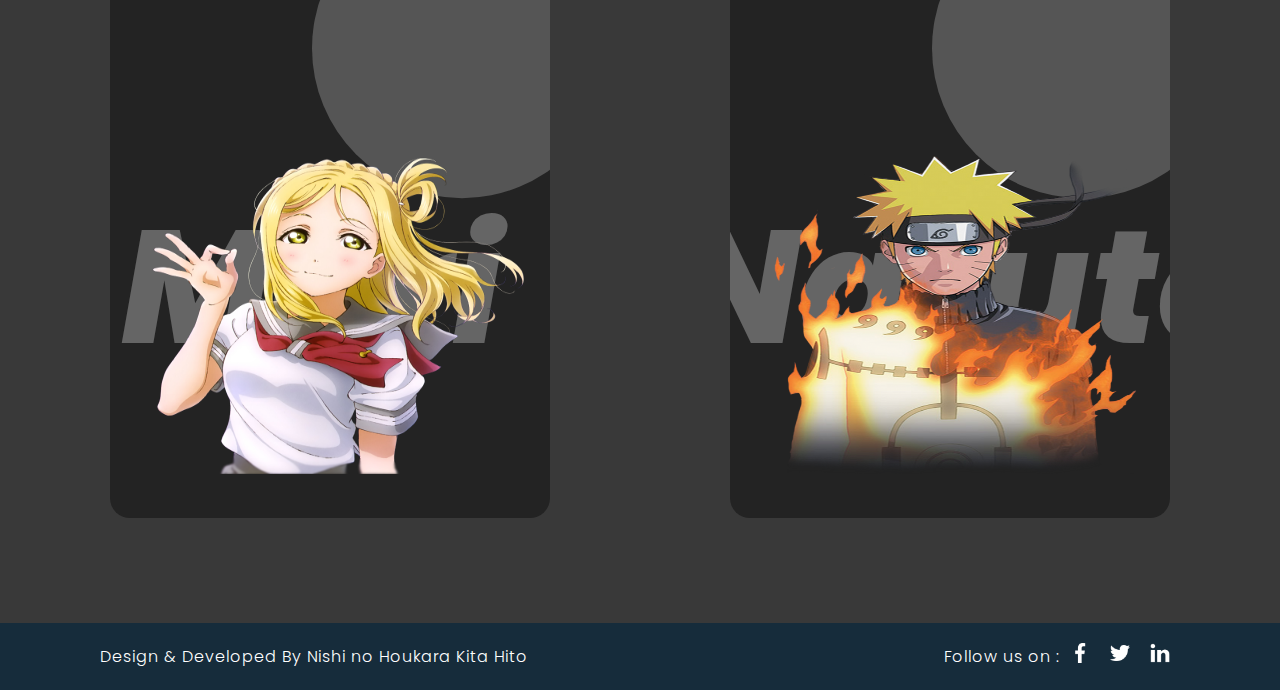
==== commit 0f3a9b56: "1" ====
--- a/index.html
+++ b/index.html
@@ -17,7 +17,7 @@
     <!-- Banner -->
     <div class="banner">
         <header>
-            <a href="intro.html" class="logo"> 6月4日が<span class="spanpoint">誕生日</span>の福田さん </a>
+            <a href="intro.html" class="logo"> 6月4日が<span class="spanpoint">誕生</span>日の福田さん </a>
             <div class="toggle"> </div>
         </header>
         <img src="img/index_1.jpg">
